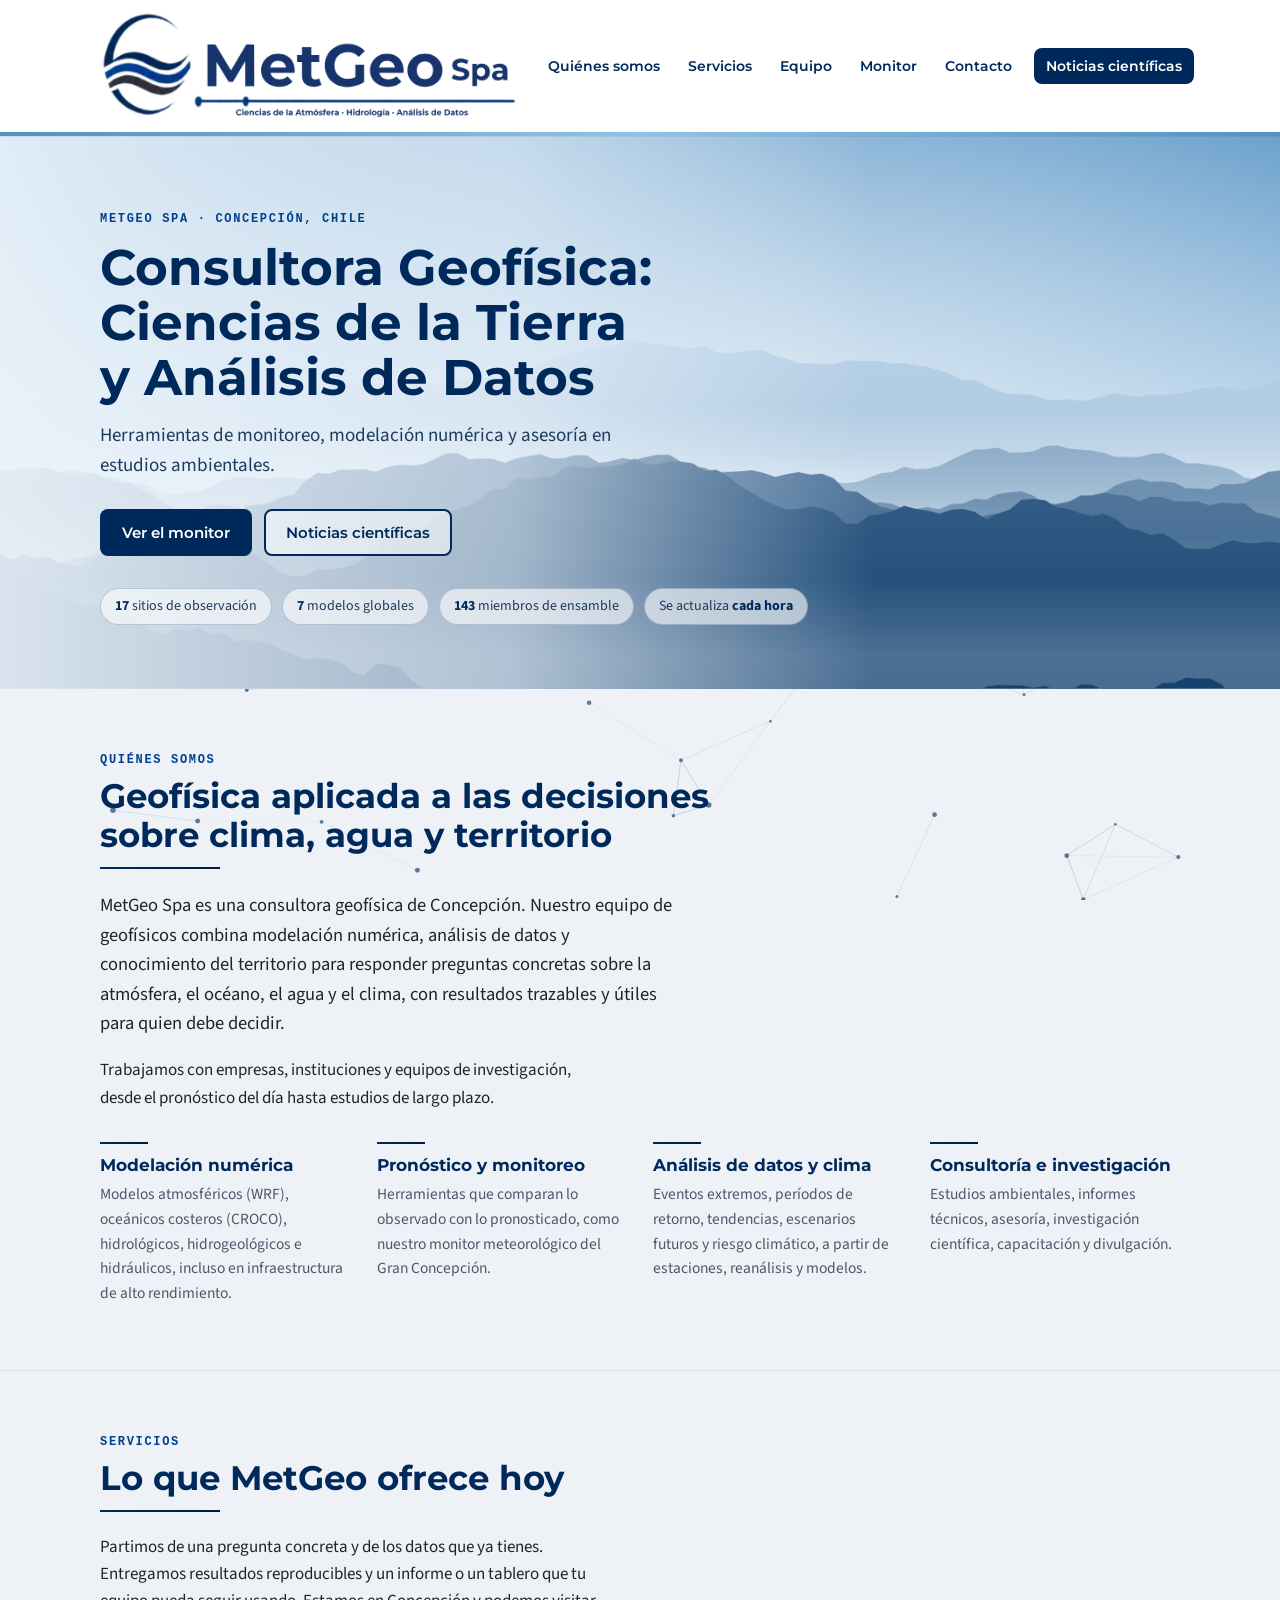
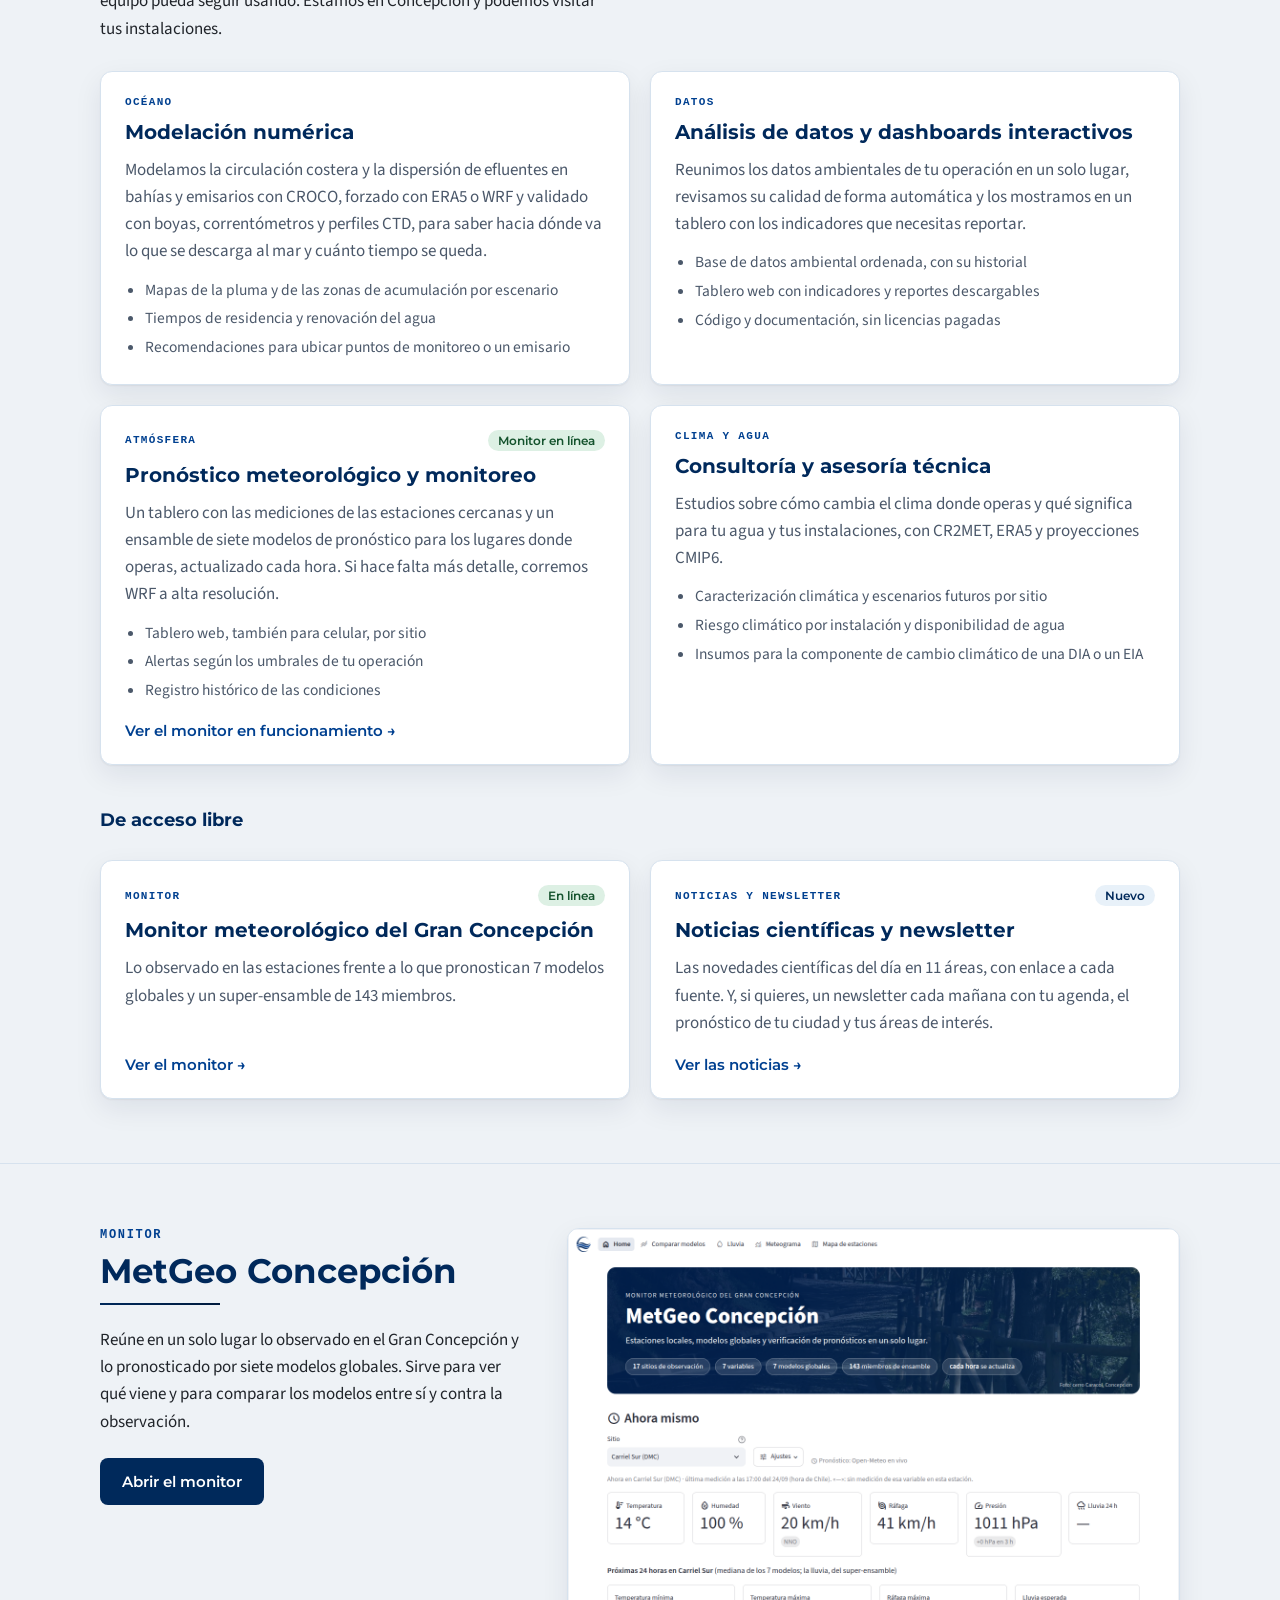
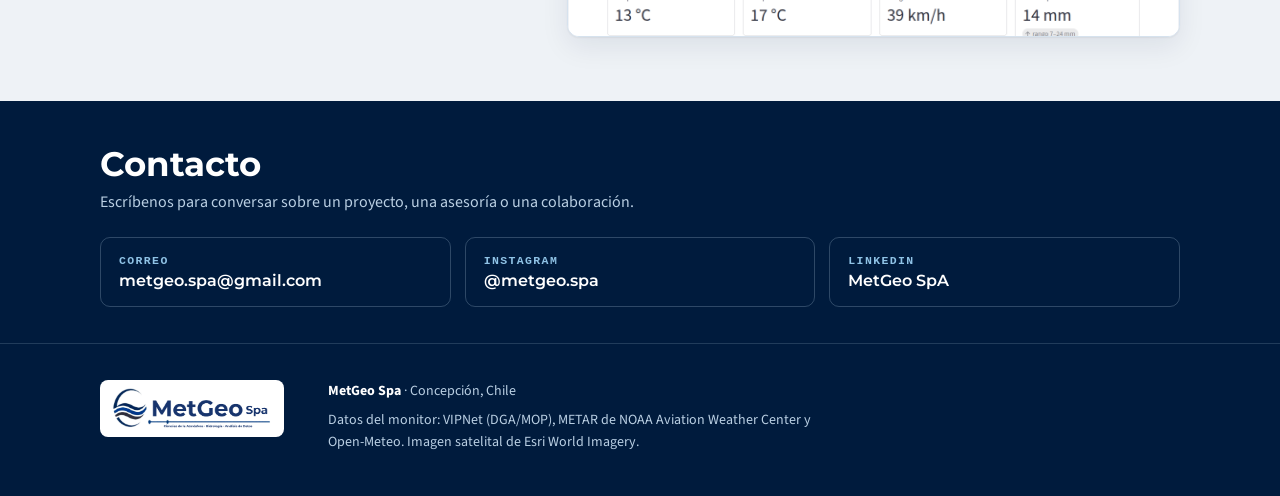
==== index.html @ 01004119 "Títulos de servicios más cortos y explicativos Las tarjetas de servicios pasan a titularse según lo " ====
<!doctype html>
<html lang="es">
<head>
<meta charset="utf-8">
<meta name="viewport" content="width=device-width, initial-scale=1">
<title>MetGeo Spa · Consultora Geofísica</title>
<meta name="description" content="MetGeo Spa, consultora geofísica de Concepción: modelación numérica, pronóstico y monitoreo, análisis de datos ambientales y asesoría en estudios ambientales.">
<link rel="icon" type="image/png" href="assets/icono.png">
<link rel="apple-touch-icon" href="assets/icono.png">
<link rel="preconnect" href="https://fonts.googleapis.com">
<link rel="preconnect" href="https://fonts.gstatic.com" crossorigin>
<link rel="stylesheet" href="https://fonts.googleapis.com/css2?family=Montserrat:wght@500;600;700&family=Source+Sans+3:wght@400;600;700&display=swap">
<link rel="stylesheet" href="assets/style.css">
</head>
<body>
<canvas class="net" aria-hidden="true"></canvas>
<header class="top">
  <div class="wrap top-in">
    <a class="brand" href="index.html"><img src="assets/logo.png" alt="MetGeo Spa" width="190" height="49"></a>
    <nav class="nav" aria-label="Principal">
      <a href="index.html#nosotros">Quiénes somos</a>
      <a href="index.html#servicios">Servicios</a>
      <a href="equipo.html">Equipo</a>
      <a href="monitor.html">Monitor</a>
      <a href="#contacto">Contacto</a>
      <a class="nav-cta" href="noticias.html">Noticias científicas</a>
    </nav>
  </div>
  <div class="accent"></div>
</header>

<main>
  <section class="hero">
    <canvas class="geo" aria-hidden="true"></canvas>
    <div class="wrap">
      <div class="hero-copy">
        <p class="eyebrow">MetGeo Spa · Concepción, Chile</p>
        <h1>Consultora Geofísica: Ciencias de la Tierra y Análisis de Datos</h1>
        <p class="lead">Herramientas de monitoreo, modelación numérica y asesoría en estudios ambientales.</p>
        <div class="btns">
          <a class="btn btn-sky" href="monitor.html">Ver el monitor</a>
          <a class="btn btn-ghost" href="noticias.html">Noticias científicas</a>
        </div>
        <ul class="stats" aria-label="El monitor en cifras">
          <li><b>17</b> sitios de observación</li>
          <li><b>7</b> modelos globales</li>
          <li><b>143</b> miembros de ensamble</li>
          <li>Se actualiza <b>cada hora</b></li>
        </ul>
      </div>
    </div>
  </section>

  <section class="sec" id="nosotros">
    <div class="wrap">
      <p class="kicker">Quiénes somos</p>
      <h2>Geofísica aplicada a las decisiones sobre clima, agua y territorio</h2>
      <div class="rule"></div>
      <p class="about-intro">MetGeo Spa es una consultora geofísica de Concepción. Nuestro equipo de geofísicos combina modelación numérica, análisis de datos y conocimiento del territorio para responder preguntas concretas sobre la atmósfera, el océano, el agua y el clima, con resultados trazables y útiles para quien debe decidir.</p>
      <p>Trabajamos con empresas, instituciones y equipos de investigación, desde el pronóstico del día hasta estudios de largo plazo.</p>
      <div class="pillars">
        <div class="pillar">
          <div class="rule"></div>
          <h3>Modelación numérica</h3>
          <p>Modelos atmosféricos (WRF), oceánicos costeros (CROCO), hidrológicos, hidrogeológicos e hidráulicos, incluso en infraestructura de alto rendimiento.</p>
        </div>
        <div class="pillar">
          <div class="rule"></div>
          <h3>Pronóstico y monitoreo</h3>
          <p>Herramientas que comparan lo observado con lo pronosticado, como nuestro monitor meteorológico del Gran Concepción.</p>
        </div>
        <div class="pillar">
          <div class="rule"></div>
          <h3>Análisis de datos y clima</h3>
          <p>Eventos extremos, períodos de retorno, tendencias, escenarios futuros y riesgo climático, a partir de estaciones, reanálisis y modelos.</p>
        </div>
        <div class="pillar">
          <div class="rule"></div>
          <h3>Consultoría e investigación</h3>
          <p>Estudios ambientales, informes técnicos, asesoría, investigación científica, capacitación y divulgación.</p>
        </div>
      </div>
    </div>
  </section>

  <section class="sec" id="servicios">
    <div class="wrap">
      <p class="kicker">Servicios</p>
      <h2>Lo que MetGeo ofrece hoy</h2>
      <div class="rule"></div>
      <p>Partimos de una pregunta concreta y de los datos que ya tienes. Entregamos resultados reproducibles y un informe o un tablero que tu equipo pueda seguir usando. Estamos en Concepción y podemos visitar tus instalaciones.</p>
      <div class="cards cards-2">
        <article class="card">
          <div class="card-head"><span class="tag">Océano</span></div>
          <h3>Modelación numérica</h3>
          <p>Modelamos la circulación costera y la dispersión de efluentes en bahías y emisarios con CROCO, forzado con ERA5 o WRF y validado con boyas, correntómetros y perfiles CTD, para saber hacia dónde va lo que se descarga al mar y cuánto tiempo se queda.</p>
          <ul class="gets">
            <li>Mapas de la pluma y de las zonas de acumulación por escenario</li>
            <li>Tiempos de residencia y renovación del agua</li>
            <li>Recomendaciones para ubicar puntos de monitoreo o un emisario</li>
          </ul>
        </article>
        <article class="card">
          <div class="card-head"><span class="tag">Datos</span></div>
          <h3>Análisis de datos y dashboards interactivos</h3>
          <p>Reunimos los datos ambientales de tu operación en un solo lugar, revisamos su calidad de forma automática y los mostramos en un tablero con los indicadores que necesitas reportar.</p>
          <ul class="gets">
            <li>Base de datos ambiental ordenada, con su historial</li>
            <li>Tablero web con indicadores y reportes descargables</li>
            <li>Código y documentación, sin licencias pagadas</li>
          </ul>
        </article>
        <article class="card">
          <div class="card-head"><span class="tag">Atmósfera</span><span class="pill pill-ok">Monitor en línea</span></div>
          <h3>Pronóstico meteorológico y monitoreo</h3>
          <p>Un tablero con las mediciones de las estaciones cercanas y un ensamble de siete modelos de pronóstico para los lugares donde operas, actualizado cada hora. Si hace falta más detalle, corremos WRF a alta resolución.</p>
          <ul class="gets">
            <li>Tablero web, también para celular, por sitio</li>
            <li>Alertas según los umbrales de tu operación</li>
            <li>Registro histórico de las condiciones</li>
          </ul>
          <a class="more" href="monitor.html">Ver el monitor en funcionamiento &rarr;</a>
        </article>
        <article class="card">
          <div class="card-head"><span class="tag">Clima y agua</span></div>
          <h3>Consultoría y asesoría técnica</h3>
          <p>Estudios sobre cómo cambia el clima donde operas y qué significa para tu agua y tus instalaciones, con CR2MET, ERA5 y proyecciones CMIP6.</p>
          <ul class="gets">
            <li>Caracterización climática y escenarios futuros por sitio</li>
            <li>Riesgo climático por instalación y disponibilidad de agua</li>
            <li>Insumos para la componente de cambio climático de una DIA o un EIA</li>
          </ul>
        </article>
      </div>
      <h3 class="sub-h">De acceso libre</h3>
      <div class="cards cards-2">
        <article class="card">
          <div class="card-head"><span class="tag">Monitor</span><span class="pill pill-ok">En línea</span></div>
          <h3>Monitor meteorológico del Gran Concepción</h3>
          <p>Lo observado en las estaciones frente a lo que pronostican 7 modelos globales y un super-ensamble de 143 miembros.</p>
          <a class="more" href="monitor.html">Ver el monitor &rarr;</a>
        </article>
        <article class="card">
          <div class="card-head"><span class="tag">Noticias y newsletter</span><span class="pill pill-new">Nuevo</span></div>
          <h3>Noticias científicas y newsletter</h3>
          <p>Las novedades científicas del día en 11 áreas, con enlace a cada fuente. Y, si quieres, un newsletter cada mañana con tu agenda, el pronóstico de tu ciudad y tus áreas de interés.</p>
          <a class="more" href="noticias.html">Ver las noticias &rarr;</a>
        </article>
      </div>
    </div>
  </section>

  <section class="sec">
    <div class="wrap">
      <div class="split">
        <div>
          <p class="kicker">Monitor</p>
          <h2>MetGeo Concepción</h2>
          <div class="rule"></div>
          <p>Reúne en un solo lugar lo observado en el Gran Concepción y lo pronosticado por siete modelos globales. Sirve para ver qué viene y para comparar los modelos entre sí y contra la observación.</p>
          <div class="btns" style="margin-top:22px">
            <a class="btn btn-solid" href="monitor.html">Abrir el monitor</a>
          </div>
        </div>
        <div>
          <a class="frame shot-link" href="monitor.html" aria-label="Abrir el monitor">
            <span class="shot"><img src="assets/monitor.png" alt="Portada del monitor MetGeo Concepción con las condiciones actuales de Carriel Sur" width="1280" height="900" loading="lazy"></span>
          </a>
        </div>
      </div>
    </div>
  </section>
</main>

<footer class="foot" id="contacto">
  <div class="contact">
    <div class="wrap">
      <h2>Contacto</h2>
      <p class="lead-sm">Escríbenos para conversar sobre un proyecto, una asesoría o una colaboración.</p>
      <div class="contact-grid">
        <a class="contact-item" href="mailto:metgeo.spa@gmail.com"><span class="label">Correo</span><span class="value">metgeo.spa@gmail.com</span></a>
        <a class="contact-item" href="https://www.instagram.com/metgeo.spa/" target="_blank" rel="noopener"><span class="label">Instagram</span><span class="value">@metgeo.spa</span></a>
        <a class="contact-item" href="https://www.linkedin.com/company/metgeo-spa/" target="_blank" rel="noopener"><span class="label">LinkedIn</span><span class="value">MetGeo SpA</span></a>
      </div>
    </div>
  </div>
  <div class="wrap">
    <div class="plate"><img src="assets/logo.png" alt="MetGeo Spa" width="160" height="41"></div>
    <div>
      <p><strong>MetGeo Spa</strong> · Concepción, Chile</p>
      <p>Datos del monitor: VIPNet (DGA/MOP), METAR de NOAA Aviation Weather Center y Open-Meteo. Imagen satelital de Esri World Imagery.</p>
    </div>
  </div>
</footer>
<script src="assets/config.js"></script>
<script src="assets/site.js"></script>
<script src="assets/fondo.js"></script>
</body>
</html>
---- assets/style.css ----
/* Sitio de MetGeo Spa. Mismos colores que el monitor y el newsletter. */
:root {
  --page: #EEF2F6; --card: #FFFFFF; --ink: #20242A; --muted: #4B586A; --line: #D6E2EE; --mist: #E8F1F9;
  --navy: #00295B; --navy-deep: #001B3D; --sky: #4E94C3;
  --heading: #00295B; --link: #004090;
  --btn-bg: #00295B; --btn-ink: #FFFFFF;
  --chip-ink: #00295B; --chip-on-bg: #00295B; --chip-on-ink: #FFFFFF;
  --rule-a: #00295B; --rule-b: #001B3D;
  --ok-bg: #DDF0E4; --ok-ink: #14532D; --new-bg: #E8F1F9; --new-ink: #00295B;
  --shadow: 0 1px 2px rgba(0, 27, 61, .06), 0 10px 28px rgba(0, 27, 61, .08);
  --f-head: 'Montserrat', system-ui, -apple-system, 'Segoe UI', Arial, sans-serif;
  --f-body: 'Source Sans 3', 'Source Sans Pro', system-ui, -apple-system, 'Segoe UI', Arial, sans-serif;
  --f-mono: 'Courier New', Courier, monospace;
}
@media (prefers-color-scheme: dark) {
  :root {
    color-scheme: dark;
    --page: #0A1424; --card: #0F2038; --ink: #E7EEF6; --muted: #A6B7CB; --line: #1D3557; --mist: #13294A;
    --heading: #D6E6F5; --link: #8FC3E6;
    --btn-bg: #4E94C3; --btn-ink: #001B3D;
    --chip-ink: #CFE0EF; --chip-on-bg: #4E94C3; --chip-on-ink: #001B3D;
    --rule-a: #4E94C3; --rule-b: #1D3557;
    --ok-bg: #12362A; --ok-ink: #8EE0B0; --new-bg: #13294A; --new-ink: #CFE0EF;
    --shadow: 0 1px 2px rgba(0, 0, 0, .4), 0 10px 28px rgba(0, 0, 0, .35);
  }
}

* { box-sizing: border-box; }
html { scroll-behavior: smooth; scroll-padding-top: 125px; }
@media (prefers-reduced-motion: reduce) { html { scroll-behavior: auto; } }
body { margin: 0; background: var(--page); color: var(--ink); font: 400 17px/1.6 var(--f-body); }
img { max-width: 100%; }
a { color: var(--link); }
:focus-visible { outline: 3px solid var(--sky); outline-offset: 2px; }
.wrap { max-width: 1120px; margin: 0 auto; padding-inline: 20px; }

/* Cabecera: placa blanca con el logo, como en el newsletter */
.top { position: sticky; top: 0; z-index: 20; background: #FFFFFF; box-shadow: 0 1px 0 rgba(0, 27, 61, .08); }
.top-in { display: flex; align-items: center; justify-content: space-between; gap: 16px; padding-block: 12px; }
.brand { display: block; line-height: 0; flex: none; }
.brand img { width: 420px; height: auto; display: block; }
.nav { display: flex; align-items: center; gap: 4px; }
.nav a { font: 600 14px var(--f-head); color: #00295B; text-decoration: none; padding: 9px 12px; border-radius: 8px; white-space: nowrap; }
.nav a:hover, .nav a[aria-current="page"] { background: #E8F1F9; }
.nav a.nav-cta { background: #00295B; color: #FFFFFF; margin-left: 6px; white-space: nowrap; }
.nav a.nav-cta:hover, .nav a.nav-cta[aria-current="page"] { background: #001B3D; }
.accent { height: 4px; background: linear-gradient(90deg, #4E94C3 0%, #8FC3E6 50%, #4E94C3 100%); }

/* Portada */
/* Portada clara, al estilo del banner de LinkedIn: el paisaje lo dibuja assets/fondo.js */
.hero { position: relative; overflow: hidden; color: #00295B; background: linear-gradient(180deg, #5E98C8 0%, #A8C9E4 45%, #DDEBF6 100%); }
/* Mapa topográfico dibujado por assets/fondo.js; el velo de la izquierda protege la lectura del texto. */
.hero .geo { position: absolute; inset: 0; width: 100%; height: 100%; display: block; }
.hero::after { content: ""; position: absolute; inset: 0; background: linear-gradient(90deg, rgba(238, 245, 251, .9) 0%, rgba(238, 245, 251, .62) 40%, rgba(238, 245, 251, 0) 68%); pointer-events: none; }
.hero .wrap { position: relative; z-index: 1; padding-block: 76px 64px; }

/* Red de puntos del fondo (assets/fondo.js): fija detrás de todo el contenido */
.net { position: fixed; inset: 0; width: 100%; height: 100%; z-index: 0; pointer-events: none; }
main, .foot { position: relative; z-index: 1; }
.hero-sm .wrap { padding-block: 52px 44px; }
.hero-copy { max-width: 760px; }
.eyebrow { margin: 0 0 14px; font: 600 12px var(--f-mono); letter-spacing: .14em; text-transform: uppercase; color: #004090; }
.hero h1 { margin: 0 0 16px; font: 700 clamp(30px, 5vw, 50px) / 1.1 var(--f-head); text-wrap: balance; }
.hero-sm h1 { font-size: clamp(28px, 4.2vw, 42px); }
.lead { margin: 0 0 28px; max-width: 58ch; font-size: 19px; color: #1F3A5C; }
.hero-sm .lead { margin-bottom: 0; }
.btns { display: flex; flex-wrap: wrap; gap: 12px; }
.btn { display: inline-flex; align-items: center; gap: 8px; padding: 12px 20px; border-radius: 8px; border: 2px solid transparent; font: 600 15px var(--f-head); text-decoration: none; cursor: pointer; }
.btn-sky { background: #00295B; color: #FFFFFF; }
.btn-sky:hover { background: #001B3D; }
.btn-ghost { border-color: #00295B; color: #00295B; background: rgba(255, 255, 255, .55); }
.btn-ghost:hover { background: rgba(255, 255, 255, .85); }
.btn-solid { background: var(--btn-bg); color: var(--btn-ink); }
.btn-solid:hover { filter: brightness(1.12); }
.btn[aria-disabled="true"] { opacity: .55; cursor: not-allowed; filter: none; }
.stats { display: flex; flex-wrap: wrap; gap: 10px; list-style: none; margin: 32px 0 0; padding: 0; }
.stats li { padding: 6px 14px; border: 1px solid rgba(0, 41, 91, .22); border-radius: 999px; background: rgba(255, 255, 255, .6); font-size: 14px; color: #1F3A5C; }
.stats b { color: #00295B; font-weight: 700; }

/* Secciones */
.sec { padding-block: 64px; }
.sec + .sec { border-top: 1px solid var(--line); }
.kicker { margin: 0 0 10px; font: 600 12px var(--f-mono); letter-spacing: .14em; text-transform: uppercase; color: var(--link); }
h2 { margin: 0 0 12px; font: 700 clamp(25px, 3.4vw, 34px) / 1.15 var(--f-head); color: var(--heading); text-wrap: balance; }
.rule { height: 2px; width: 120px; margin: 0 0 22px; background: linear-gradient(135deg, var(--rule-a), var(--rule-b)); }
.sec p { max-width: 64ch; }
.muted { color: var(--muted); }
.fine { margin-top: 18px; font-size: 14px; color: var(--muted); max-width: 64ch; }

/* Servicios */
.cards { display: grid; grid-template-columns: repeat(auto-fit, minmax(260px, 1fr)); gap: 20px; margin-top: 28px; }
.card { display: flex; flex-direction: column; gap: 12px; padding: 24px; background: var(--card); border: 1px solid var(--line); border-radius: 12px; box-shadow: var(--shadow); }
.card h3 { margin: 0; font: 700 20px / 1.25 var(--f-head); color: var(--heading); }
.card p { margin: 0; color: var(--muted); }
.card-head { display: flex; justify-content: space-between; align-items: center; gap: 10px; }
.tag { font: 600 11px var(--f-mono); letter-spacing: .12em; text-transform: uppercase; color: var(--link); }
.pill { padding: 3px 10px; border-radius: 999px; font: 600 12px var(--f-head); white-space: nowrap; }
.pill-ok { background: var(--ok-bg); color: var(--ok-ink); }
.pill-new { background: var(--new-bg); color: var(--new-ink); }
.more { margin-top: auto; padding-top: 6px; font: 600 15px var(--f-head); color: var(--link); text-decoration: none; }
.more:hover { text-decoration: underline; }
.card-empty { background: var(--page); border-style: dashed; box-shadow: none; }
.card-empty h3 { color: var(--muted); }
.cards-2 { grid-template-columns: repeat(auto-fit, minmax(min(100%, 420px), 1fr)); }
.gets { margin: 0; padding-left: 20px; font-size: 15.5px; color: var(--muted); }
.gets li + li { margin-top: 4px; }
.sub-h { margin: 44px 0 0; font: 700 18px / 1.3 var(--f-head); color: var(--heading); }
.soon { display: flex; flex-wrap: wrap; gap: 8px; margin: 4px 0 0; padding: 0; list-style: none; }
.soon li { padding: 4px 11px; border: 1px solid var(--line); border-radius: 999px; font-size: 13.5px; color: var(--muted); }

/* Dos columnas */
.split { display: grid; grid-template-columns: minmax(0, 1fr) minmax(0, 1.45fr); gap: 44px; align-items: start; }
.views { margin: 22px 0 26px; padding: 0; }
.views div { display: grid; grid-template-columns: 150px 1fr; gap: 14px; padding: 10px 0; border-bottom: 1px solid var(--line); font-size: 15.5px; }
.views dt { font: 700 14px var(--f-head); color: var(--heading); }
.views dd { margin: 0; color: var(--muted); }

.frame { overflow: hidden; background: var(--card); border: 1px solid var(--line); border-radius: 12px; box-shadow: var(--shadow); }
.frame-bar { display: flex; align-items: center; justify-content: space-between; gap: 10px; padding: 10px 14px; background: var(--mist); border-bottom: 1px solid var(--line); font-size: 14px; }
.frame-bar a { font: 600 14px var(--f-head); white-space: nowrap; }
.shot-link { display: block; }
.shot-link:hover { border-color: var(--sky); }
.shot { display: block; aspect-ratio: 1280 / 852; overflow: hidden; }
.shot img { display: block; width: 100%; height: 100%; object-fit: cover; object-position: top; }
.embed { display: block; width: 100%; height: min(78vh, 900px); border: 0; background: #FFFFFF; }
.cap { margin: 10px 2px 0; font-size: 13.5px; color: var(--muted); }

/* Noticias científicas */
.toolbar { display: flex; flex-wrap: wrap; justify-content: space-between; align-items: baseline; gap: 8px 20px; margin-bottom: 14px; }
.updated { font: 13px var(--f-mono); color: var(--muted); }
.chips { display: flex; flex-wrap: wrap; gap: 8px; margin: 0 0 30px; padding: 0; list-style: none; }
.chip { padding: 7px 13px; border: 1px solid var(--line); border-radius: 999px; background: var(--card); color: var(--chip-ink); font: 600 13.5px var(--f-head); cursor: pointer; }
.chip:hover { border-color: var(--sky); }
.chip[aria-pressed="true"] { background: var(--chip-on-bg); color: var(--chip-on-ink); border-color: transparent; }
.chip .n { font-weight: 400; opacity: .8; }
.area { margin-bottom: 38px; }
.area-head { display: flex; flex-wrap: wrap; align-items: baseline; justify-content: space-between; gap: 4px 16px; padding-bottom: 8px; }
.area-head h3 { display: flex; align-items: center; gap: 8px; margin: 0; font: 700 14px var(--f-head); letter-spacing: .09em; text-transform: uppercase; color: var(--heading); }
.area-head h3::before { content: ""; width: 7px; height: 7px; border-radius: 50%; background: var(--sky); }
.area-src { font-size: 13px; color: var(--muted); }
.area .bar { height: 2px; margin-bottom: 14px; background: linear-gradient(135deg, var(--rule-a), var(--rule-b)); }
.items { display: grid; grid-template-columns: repeat(auto-fill, minmax(310px, 1fr)); gap: 16px; margin: 0; padding: 0; list-style: none; }
.item { display: flex; flex-direction: column; gap: 8px; padding: 18px 20px; background: var(--card); border: 1px solid var(--line); border-radius: 10px; }
.item h4 { margin: 0; font: 700 16.5px / 1.35 var(--f-head); color: var(--heading); text-wrap: pretty; }
.item p { margin: 0; font-size: 15.5px; color: var(--muted); }
.stale { margin: -4px 0 14px; padding: 8px 12px; background: var(--mist); border-left: 3px solid var(--sky); border-radius: 4px; font-size: 14px; color: var(--muted); max-width: none !important; }
.item .fecha { font: 12.5px var(--f-mono); color: var(--muted); }
.item a { margin-top: auto; padding-top: 4px; font: 600 14px var(--f-head); text-decoration: none; }
.item a:hover { text-decoration: underline; }
.empty { padding: 14px 16px; border: 1px dashed var(--line); border-radius: 10px; color: var(--muted); font-size: 15px; }
.credits { margin-top: 8px; padding: 14px 16px; background: var(--mist); border-left: 3px solid var(--sky); border-radius: 4px; font-size: 14.5px; max-width: none !important; }

/* Bloque del newsletter */
.signup { display: grid; grid-template-columns: minmax(0, 1.2fr) minmax(0, 1fr); gap: 36px; align-items: center; padding: 32px; background: var(--card); border: 1px solid var(--line); border-radius: 14px; box-shadow: var(--shadow); }
.signup h2 { margin-bottom: 8px; }
.includes { margin: 0; padding: 0; list-style: none; }
.includes li { display: grid; grid-template-columns: 150px 1fr; gap: 12px; padding: 8px 0; border-bottom: 1px solid var(--line); font-size: 15px; }
.includes b { font: 700 14px var(--f-head); color: var(--heading); }
.includes span { color: var(--muted); }
.soon-note { margin: 12px 0 0; font-size: 14px; color: var(--muted); }

/* Quiénes somos */
.about-intro { font-size: 18.5px; }
.pillars { display: grid; grid-template-columns: repeat(auto-fit, minmax(230px, 1fr)); gap: 26px; margin-top: 30px; }
.pillar h3 { margin: 10px 0 6px; font: 700 17px / 1.3 var(--f-head); color: var(--heading); }
.pillar p { margin: 0; font-size: 15.5px; color: var(--muted); }
.pillar .rule { width: 48px; margin: 0; }

/* Equipo */
.team { display: grid; grid-template-columns: repeat(2, minmax(0, 1fr)); gap: 20px; margin-top: 30px; }
.member { display: flex; flex-direction: column; gap: 12px; padding: 24px; background: var(--card); border: 1px solid var(--line); border-radius: 12px; box-shadow: var(--shadow); }
.member-head { display: flex; align-items: center; gap: 14px; }
.initials { flex: none; display: grid; place-items: center; width: 52px; height: 52px; border-radius: 50%; background: linear-gradient(135deg, #00295B, #001B3D); color: #FFFFFF; font: 700 17px var(--f-head); letter-spacing: .04em; }
.member h3 { margin: 0; font: 700 19px / 1.25 var(--f-head); color: var(--heading); }
.member .role { margin: 2px 0 0; font: 12.5px / 1.4 var(--f-mono); color: var(--link); }
.member p { margin: 0; font-size: 15.5px; color: var(--muted); }
.tags { display: flex; flex-wrap: wrap; gap: 6px; margin: 0; padding: 0; list-style: none; }
.tags li { padding: 3px 10px; border: 1px solid var(--line); border-radius: 999px; font: 600 12.5px var(--f-head); color: var(--chip-ink); }
.member .more { margin-top: auto; }

/* Contacto (en el pie) */
.contact { border-bottom: 1px solid rgba(185, 207, 227, .18); }
.foot .contact .wrap { display: block; padding-block: 44px 36px; }
.contact h2 { color: #FFFFFF; margin-bottom: 6px; }
.contact .lead-sm { margin: 0 0 22px; color: #B9CFE3; font-size: 16px; }
.contact-grid { display: grid; grid-template-columns: repeat(auto-fit, minmax(220px, 1fr)); gap: 14px; }
.contact-item { display: flex; flex-direction: column; gap: 4px; padding: 16px 18px; border: 1px solid rgba(185, 207, 227, .25); border-radius: 10px; text-decoration: none; }
.contact-item:hover { border-color: #8FC3E6; background: rgba(143, 195, 230, .06); }
.contact-item .label { font: 600 11.5px var(--f-mono); letter-spacing: .12em; text-transform: uppercase; color: #8FC3E6; }
.contact-item .value { font: 600 16px var(--f-head); color: #FFFFFF; overflow-wrap: anywhere; }

/* Pie */
.foot { background: #001B3D; color: #B9CFE3; }
.foot .wrap { display: flex; flex-wrap: wrap; gap: 28px 44px; align-items: flex-start; padding-block: 36px; }
.foot .plate { padding: 8px 12px; background: #FFFFFF; border-radius: 8px; line-height: 0; }
.foot .plate img { display: block; width: 160px; height: auto; }
.foot p { margin: 0 0 6px; max-width: 70ch; font-size: 14px; }
.foot a { color: #CFE0EF; }
.foot strong { color: #FFFFFF; }

/* Pantallas medianas: logo algo menor y menú compacto para que todo quepa en una fila. */
@media (max-width: 1080px) {
  .brand img { width: 290px; }
  .nav { gap: 0; }
  .nav a { padding: 8px 8px; font-size: 13px; }
}
@media (max-width: 900px) {
  .nav a:not(.nav-cta) { display: none; }
  .split, .signup { grid-template-columns: minmax(0, 1fr); gap: 28px; }
}
@media (max-width: 760px) {
  .nav a:not(.nav-cta) { display: none; }
  .brand img { width: 230px; }
  .team { grid-template-columns: minmax(0, 1fr); }
  .nav a.nav-cta { padding: 8px 12px; font-size: 13px; }
  .hero .wrap { padding-block: 52px 44px; }
  .sec { padding-block: 46px; }
  .views div, .includes li { grid-template-columns: 1fr; gap: 2px; }
  .signup { padding: 22px; }
  .items { grid-template-columns: minmax(0, 1fr); }
}
/* Teléfonos angostos: logo y botón caben en una fila sin desplazamiento horizontal. */
@media (max-width: 440px) {
  .top-in { gap: 10px; }
  .brand img { width: 190px; }
  .nav a.nav-cta { margin-left: 0; padding: 8px 10px; font-size: 12.5px; }
}
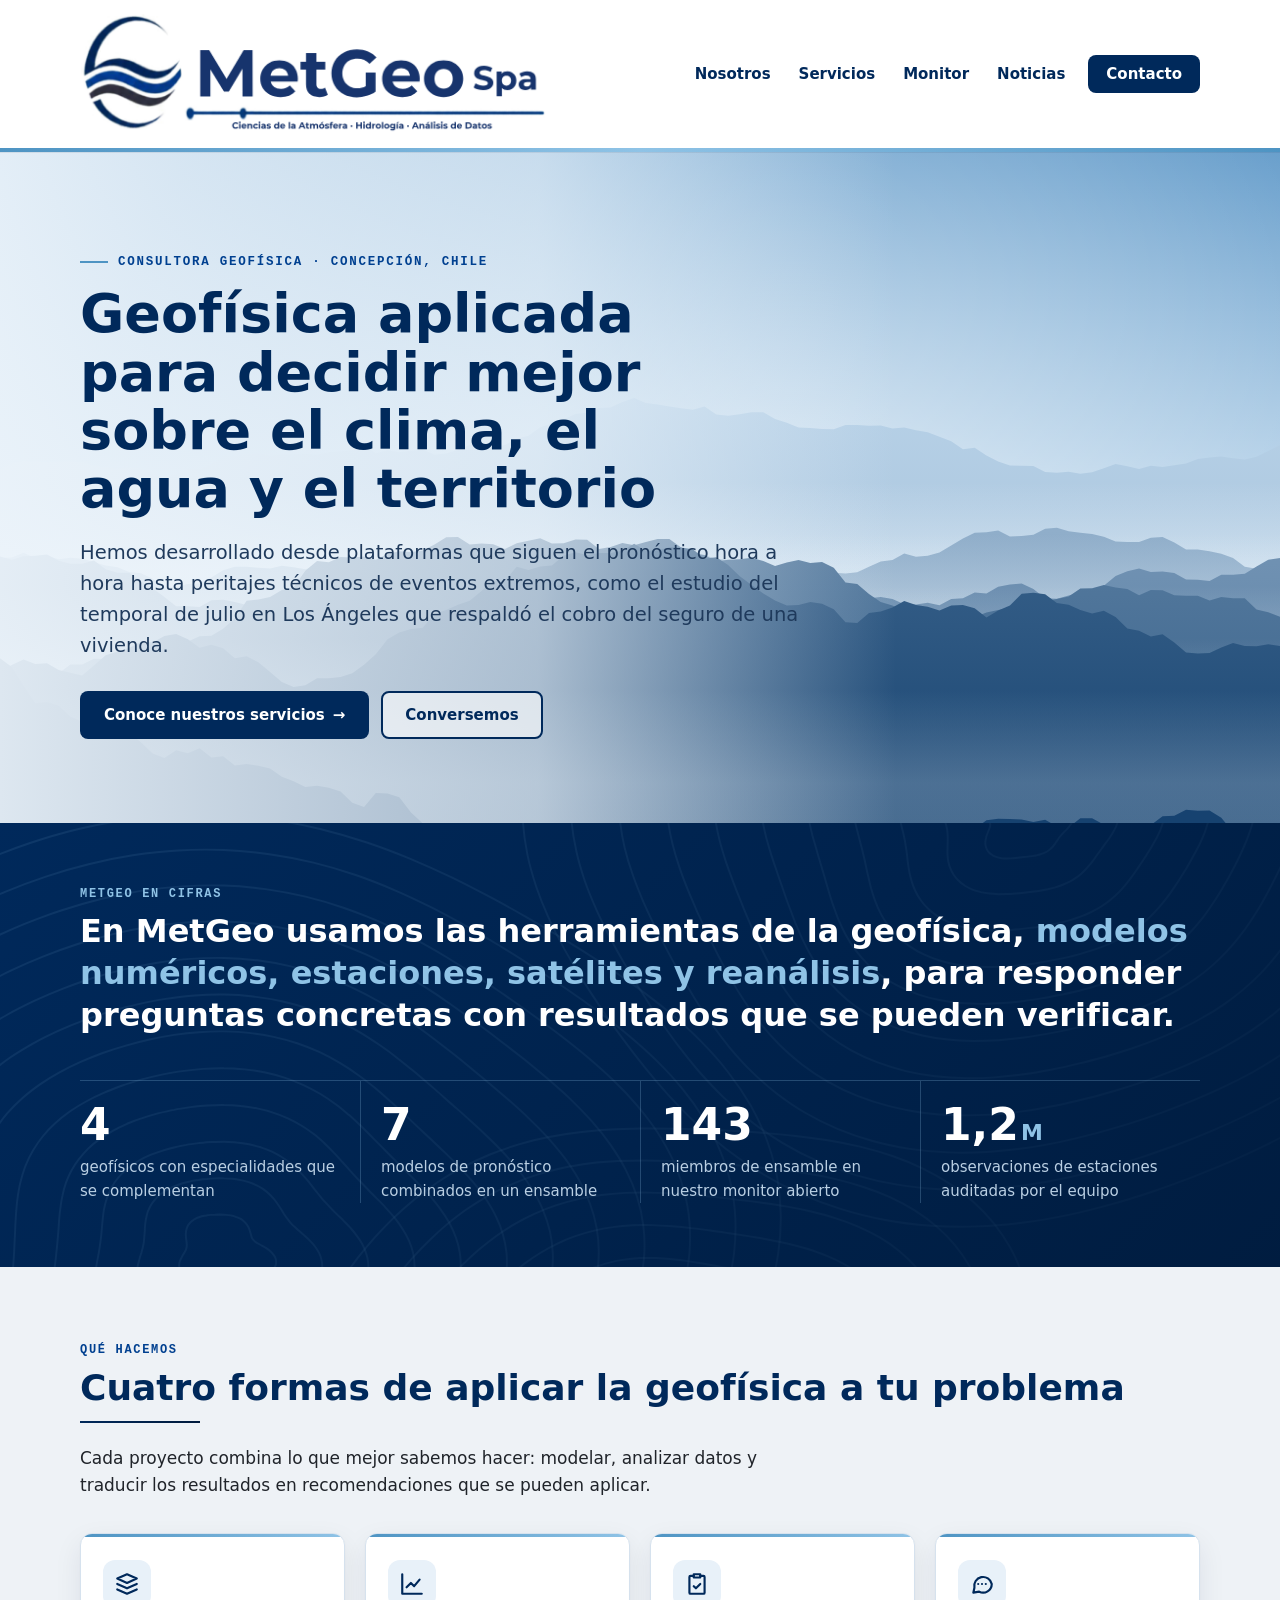
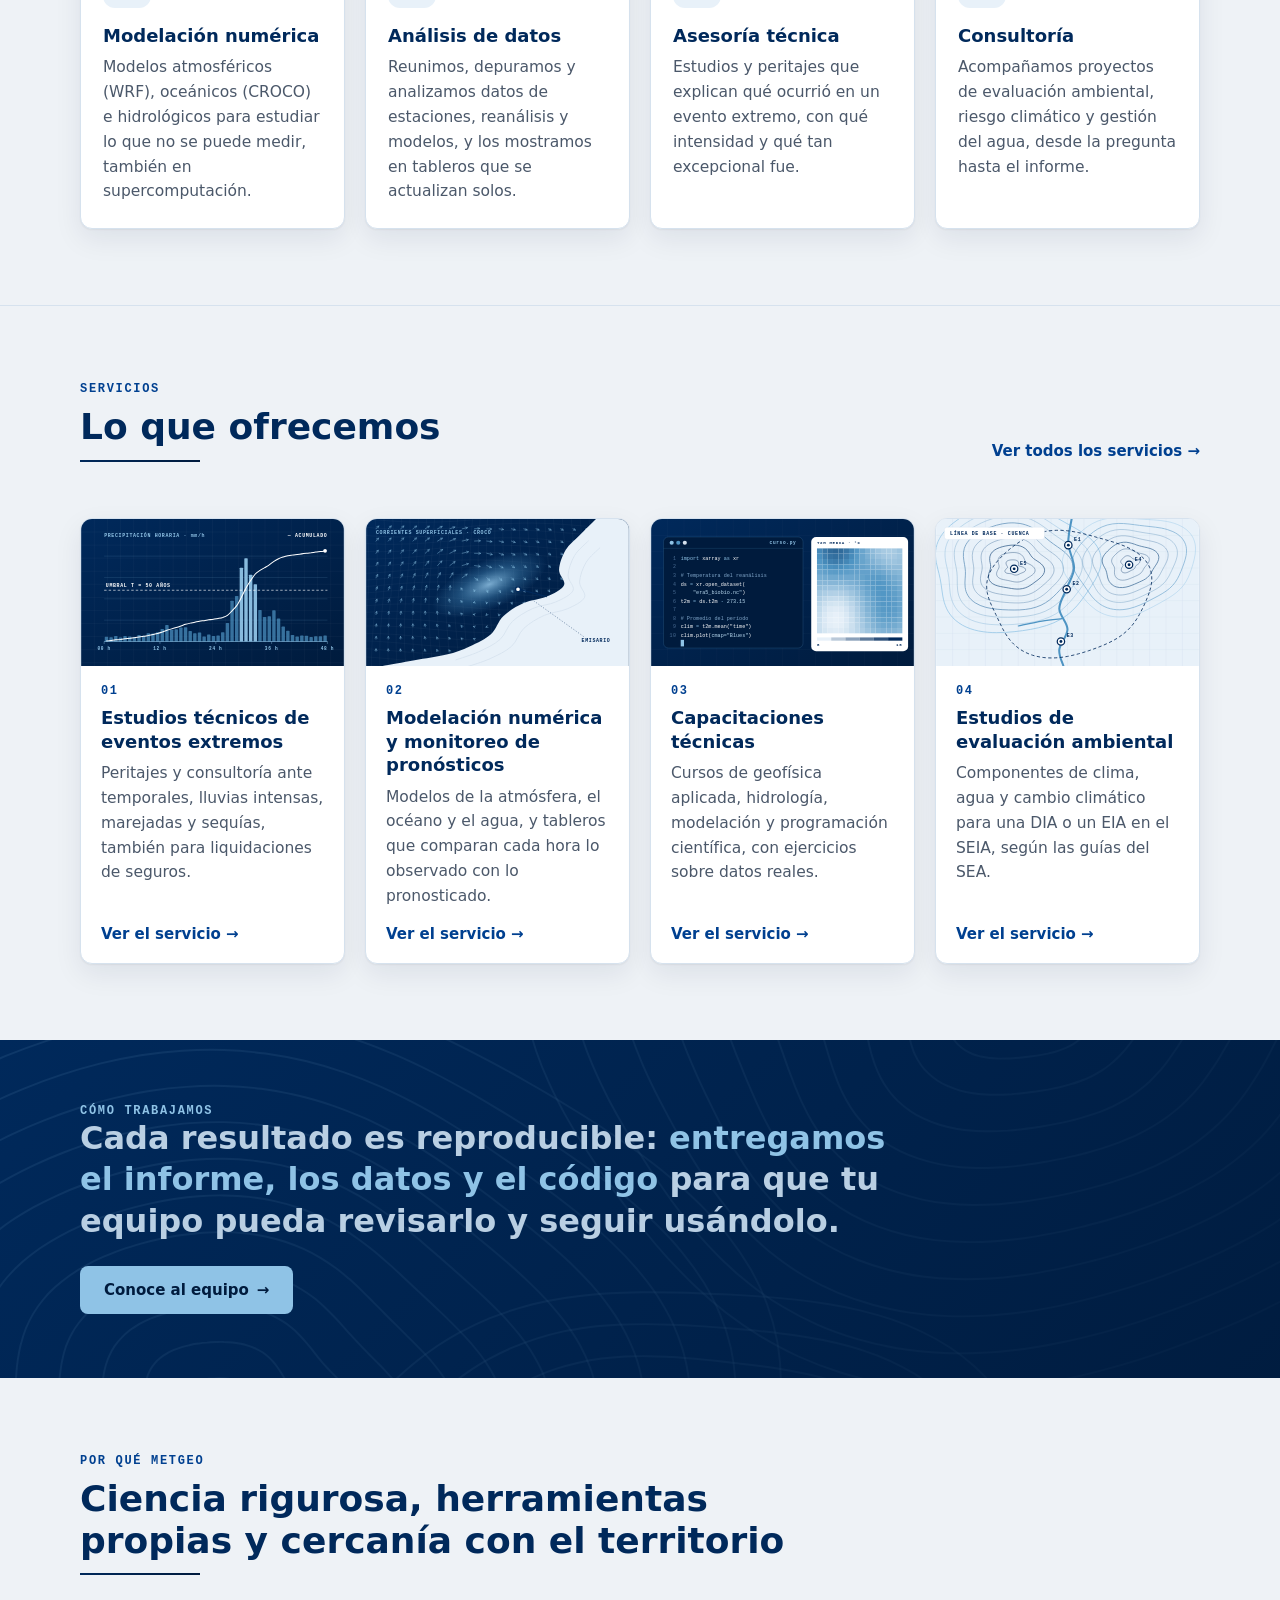
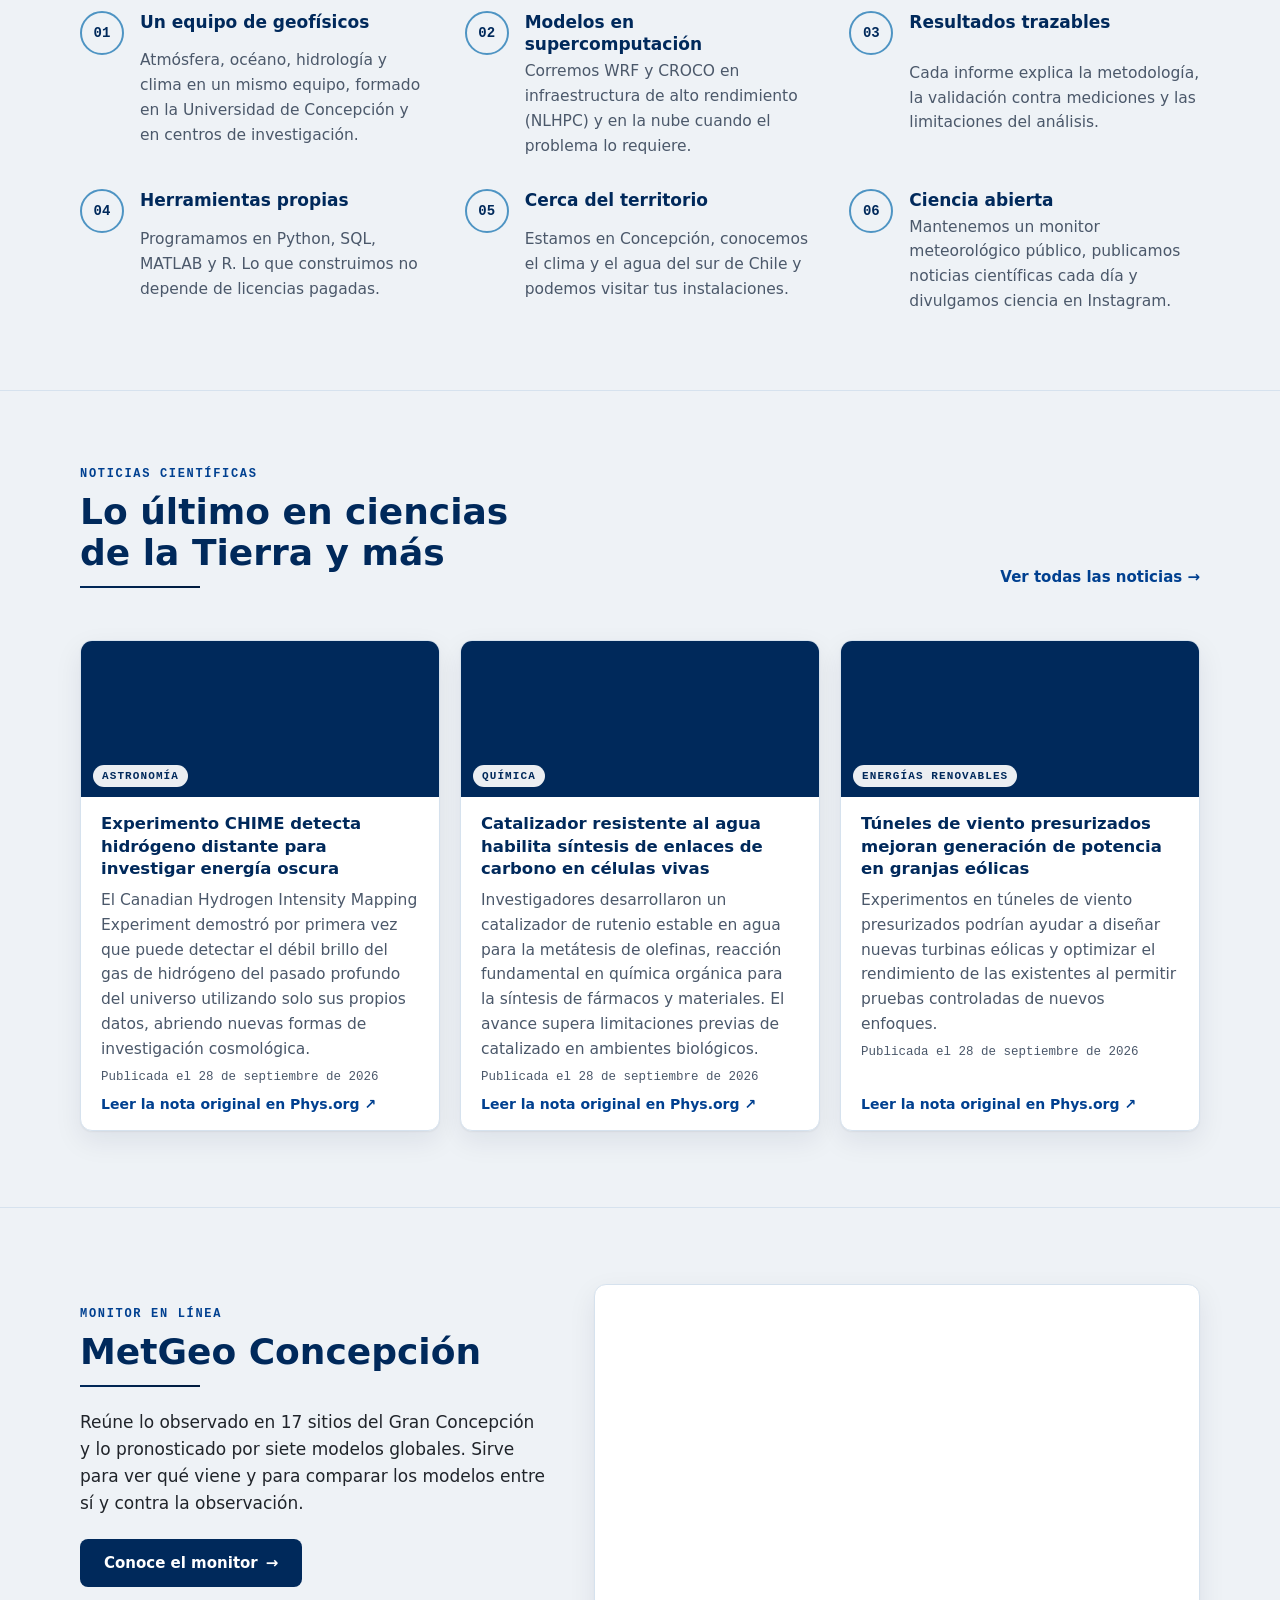
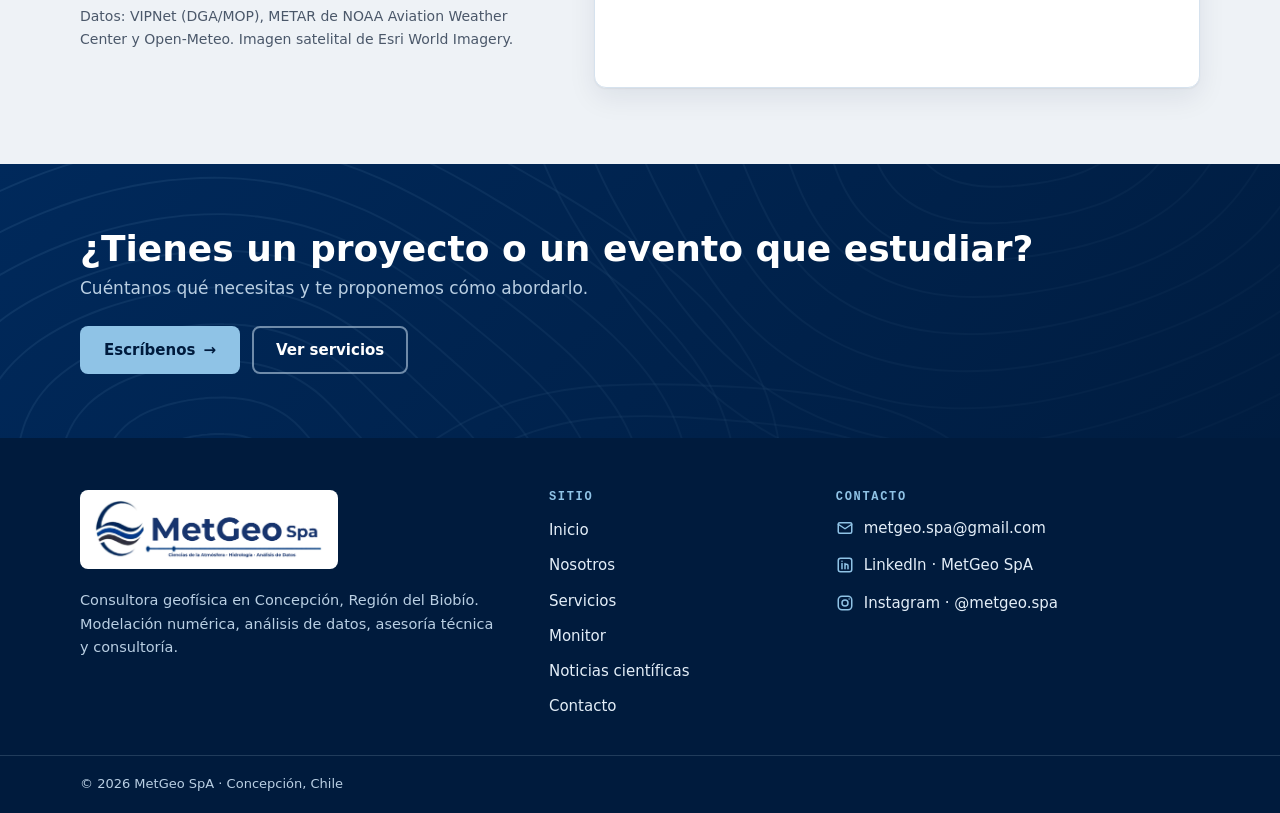
==== commit 22727a3f: "Reestructurar el sitio con páginas de Nosotros, Servicios y Contacto Inspirado en el sitio de GFDas," ====
--- a/index.html
+++ b/index.html
@@ -3,150 +3,185 @@
 <head>
 <meta charset="utf-8">
 <meta name="viewport" content="width=device-width, initial-scale=1">
+<meta http-equiv="Content-Security-Policy" content="default-src 'self'; script-src 'self'; style-src 'self' https://fonts.googleapis.com; font-src https://fonts.gstatic.com; img-src 'self' data:; connect-src 'self'; object-src 'none'; base-uri 'self'; form-action 'none'">
+<meta name="referrer" content="strict-origin-when-cross-origin">
 <title>MetGeo Spa · Consultora Geofísica</title>
-<meta name="description" content="MetGeo Spa, consultora geofísica de Concepción: modelación numérica, pronóstico y monitoreo, análisis de datos ambientales y asesoría en estudios ambientales.">
+<meta name="description" content="MetGeo Spa, consultora geofísica de Concepción: estudios técnicos de eventos extremos, modelación numérica y monitoreo de pronósticos, capacitaciones técnicas y estudios de evaluación ambiental.">
 <link rel="icon" type="image/png" href="assets/icono.png">
 <link rel="apple-touch-icon" href="assets/icono.png">
 <link rel="preconnect" href="https://fonts.googleapis.com">
 <link rel="preconnect" href="https://fonts.gstatic.com" crossorigin>
 <link rel="stylesheet" href="https://fonts.googleapis.com/css2?family=Montserrat:wght@500;600;700&family=Source+Sans+3:wght@400;600;700&display=swap">
 <link rel="stylesheet" href="assets/style.css">
+<script src="assets/config.js"></script>
+<script src="assets/site.js"></script>
 </head>
 <body>
+<a class="skip" href="#main">Saltar al contenido</a>
 <canvas class="net" aria-hidden="true"></canvas>
 <header class="top">
   <div class="wrap top-in">
-    <a class="brand" href="index.html"><img src="assets/logo.png" alt="MetGeo Spa" width="190" height="49"></a>
-    <nav class="nav" aria-label="Principal">
-      <a href="index.html#nosotros">Quiénes somos</a>
-      <a href="index.html#servicios">Servicios</a>
-      <a href="equipo.html">Equipo</a>
+    <a class="brand" href="index.html"><img src="assets/logo.png" alt="MetGeo Spa, inicio" width="480" height="123"></a>
+    <button class="menu-btn" type="button" aria-expanded="false" aria-controls="menu"><span class="bars" aria-hidden="true"></span><span class="txt">Menú</span></button>
+    <nav class="nav" id="menu" aria-label="Principal">
+      <a href="nosotros.html">Nosotros</a>
+      <a href="servicios.html">Servicios</a>
       <a href="monitor.html">Monitor</a>
-      <a href="#contacto">Contacto</a>
-      <a class="nav-cta" href="noticias.html">Noticias científicas</a>
+      <a href="noticias.html">Noticias</a>
+      <a class="nav-cta" href="contacto.html">Contacto</a>
     </nav>
   </div>
   <div class="accent"></div>
 </header>
 
-<main>
+<main id="main">
   <section class="hero">
     <canvas class="geo" aria-hidden="true"></canvas>
     <div class="wrap">
       <div class="hero-copy">
-        <p class="eyebrow">MetGeo Spa · Concepción, Chile</p>
-        <h1>Consultora Geofísica: Ciencias de la Tierra y Análisis de Datos</h1>
-        <p class="lead">Herramientas de monitoreo, modelación numérica y asesoría en estudios ambientales.</p>
+        <p class="eyebrow">Consultora geofísica · Concepción, Chile</p>
+        <h1>Geofísica aplicada para decidir mejor sobre el clima, el agua y el territorio</h1>
+        <p class="lead">Hemos desarrollado desde plataformas que siguen el pronóstico hora a hora hasta peritajes técnicos de eventos extremos, como el estudio del temporal de julio en Los Ángeles que respaldó el cobro del seguro de una vivienda.</p>
         <div class="btns">
-          <a class="btn btn-sky" href="monitor.html">Ver el monitor</a>
-          <a class="btn btn-ghost" href="noticias.html">Noticias científicas</a>
-        </div>
-        <ul class="stats" aria-label="El monitor en cifras">
-          <li><b>17</b> sitios de observación</li>
-          <li><b>7</b> modelos globales</li>
-          <li><b>143</b> miembros de ensamble</li>
-          <li>Se actualiza <b>cada hora</b></li>
-        </ul>
-      </div>
-    </div>
-  </section>
-
-  <section class="sec" id="nosotros">
-    <div class="wrap">
-      <p class="kicker">Quiénes somos</p>
-      <h2>Geofísica aplicada a las decisiones sobre clima, agua y territorio</h2>
+          <a class="btn btn-sky" href="servicios.html">Conoce nuestros servicios <span class="arr" aria-hidden="true">&rarr;</span></a>
+          <a class="btn btn-ghost" href="contacto.html">Conversemos</a>
+        </div>
+      </div>
+    </div>
+  </section>
+
+  <section class="band" aria-labelledby="hecho-1">
+    <div class="wrap">
+      <p class="kicker">MetGeo en cifras</p>
+      <p class="band-statement" id="hecho-1">En MetGeo usamos las herramientas de la geofísica, <em>modelos numéricos, estaciones, satélites y reanálisis</em>, para responder preguntas concretas con resultados que se pueden verificar.</p>
+      <ul class="figures">
+        <li><b>4</b><span>geofísicos con especialidades que se complementan</span></li>
+        <li><b>7</b><span>modelos de pronóstico combinados en un ensamble</span></li>
+        <li><b>143</b><span>miembros de ensamble en nuestro monitor abierto</span></li>
+        <li><b>1,2<small>M</small></b><span>observaciones de estaciones auditadas por el equipo</span></li>
+      </ul>
+    </div>
+  </section>
+
+  <section class="sec">
+    <div class="wrap">
+      <p class="kicker">Qué hacemos</p>
+      <h2>Cuatro formas de aplicar la geofísica a tu problema</h2>
       <div class="rule"></div>
-      <p class="about-intro">MetGeo Spa es una consultora geofísica de Concepción. Nuestro equipo de geofísicos combina modelación numérica, análisis de datos y conocimiento del territorio para responder preguntas concretas sobre la atmósfera, el océano, el agua y el clima, con resultados trazables y útiles para quien debe decidir.</p>
-      <p>Trabajamos con empresas, instituciones y equipos de investigación, desde el pronóstico del día hasta estudios de largo plazo.</p>
-      <div class="pillars">
-        <div class="pillar">
+      <p>Cada proyecto combina lo que mejor sabemos hacer: modelar, analizar datos y traducir los resultados en recomendaciones que se pueden aplicar.</p>
+      <div class="caps">
+        <article class="cap">
+          <span class="ico"><svg viewBox="0 0 24 24" fill="none" stroke="currentColor" stroke-width="2" stroke-linecap="round" stroke-linejoin="round" aria-hidden="true" focusable="false"><path d="M3 7l9-4 9 4-9 4-9-4z"/><path d="M3 12l9 4 9-4"/><path d="M3 17l9 4 9-4"/></svg></span>
+          <h3>Modelación numérica</h3>
+          <p>Modelos atmosféricos (WRF), oceánicos (CROCO) e hidrológicos para estudiar lo que no se puede medir, también en supercomputación.</p>
+        </article>
+        <article class="cap">
+          <span class="ico"><svg viewBox="0 0 24 24" fill="none" stroke="currentColor" stroke-width="2" stroke-linecap="round" stroke-linejoin="round" aria-hidden="true" focusable="false"><path d="M3 3v18h18"/><path d="M7 15l4-4 3 3 5-6"/></svg></span>
+          <h3>Análisis de datos</h3>
+          <p>Reunimos, depuramos y analizamos datos de estaciones, reanálisis y modelos, y los mostramos en tableros que se actualizan solos.</p>
+        </article>
+        <article class="cap">
+          <span class="ico"><svg viewBox="0 0 24 24" fill="none" stroke="currentColor" stroke-width="2" stroke-linecap="round" stroke-linejoin="round" aria-hidden="true" focusable="false"><path d="M9 3h6v3H9z"/><path d="M9 4.5H6a1 1 0 0 0-1 1V20a1 1 0 0 0 1 1h12a1 1 0 0 0 1-1V5.5a1 1 0 0 0-1-1h-3"/><path d="m9 14 2 2 4-4"/></svg></span>
+          <h3>Asesoría técnica</h3>
+          <p>Estudios y peritajes que explican qué ocurrió en un evento extremo, con qué intensidad y qué tan excepcional fue.</p>
+        </article>
+        <article class="cap">
+          <span class="ico"><svg viewBox="0 0 24 24" fill="none" stroke="currentColor" stroke-width="2" stroke-linecap="round" stroke-linejoin="round" aria-hidden="true" focusable="false"><path d="M21 12a8 8 0 0 1-11.6 7.1L4 20l1-4.6A8 8 0 1 1 21 12z"/><path d="M8.5 12h.01M12 12h.01M15.5 12h.01"/></svg></span>
+          <h3>Consultoría</h3>
+          <p>Acompañamos proyectos de evaluación ambiental, riesgo climático y gestión del agua, desde la pregunta hasta el informe.</p>
+        </article>
+      </div>
+    </div>
+  </section>
+
+  <section class="sec" id="servicios">
+    <div class="wrap">
+      <div class="sec-head">
+        <div>
+          <p class="kicker">Servicios</p>
+          <h2>Lo que ofrecemos</h2>
           <div class="rule"></div>
-          <h3>Modelación numérica</h3>
-          <p>Modelos atmosféricos (WRF), oceánicos costeros (CROCO), hidrológicos, hidrogeológicos e hidráulicos, incluso en infraestructura de alto rendimiento.</p>
-        </div>
-        <div class="pillar">
+        </div>
+        <a class="more" href="servicios.html">Ver todos los servicios &rarr;</a>
+      </div>
+      <div class="svc-cards">
+        <a class="svc-card" href="servicios.html#eventos">
+          <img src="assets/img/servicio-eventos.svg" alt="" width="640" height="360" loading="lazy">
+          <div class="body">
+            <span class="num">01</span>
+            <h3>Estudios técnicos de eventos extremos</h3>
+            <p>Peritajes y consultoría ante temporales, lluvias intensas, marejadas y sequías, también para liquidaciones de seguros.</p>
+            <span class="more">Ver el servicio &rarr;</span>
+          </div>
+        </a>
+        <a class="svc-card" href="servicios.html#modelacion">
+          <img src="assets/img/servicio-modelacion.svg" alt="" width="640" height="360" loading="lazy">
+          <div class="body">
+            <span class="num">02</span>
+            <h3>Modelación numérica y monitoreo de pronósticos</h3>
+            <p>Modelos de la atmósfera, el océano y el agua, y tableros que comparan cada hora lo observado con lo pronosticado.</p>
+            <span class="more">Ver el servicio &rarr;</span>
+          </div>
+        </a>
+        <a class="svc-card" href="servicios.html#capacitaciones">
+          <img src="assets/img/servicio-capacitacion.svg" alt="" width="640" height="360" loading="lazy">
+          <div class="body">
+            <span class="num">03</span>
+            <h3>Capacitaciones técnicas</h3>
+            <p>Cursos de geofísica aplicada, hidrología, modelación y programación científica, con ejercicios sobre datos reales.</p>
+            <span class="more">Ver el servicio &rarr;</span>
+          </div>
+        </a>
+        <a class="svc-card" href="servicios.html#ambiental">
+          <img src="assets/img/servicio-ambiental.svg" alt="" width="640" height="360" loading="lazy">
+          <div class="body">
+            <span class="num">04</span>
+            <h3>Estudios de evaluación ambiental</h3>
+            <p>Componentes de clima, agua y cambio climático para una DIA o un EIA en el SEIA, según las guías del SEA.</p>
+            <span class="more">Ver el servicio &rarr;</span>
+          </div>
+        </a>
+      </div>
+    </div>
+  </section>
+
+  <section class="band" aria-labelledby="hecho-2">
+    <div class="wrap band-cta">
+      <div>
+        <p class="kicker">Cómo trabajamos</p>
+        <p class="band-statement" id="hecho-2">Cada resultado es reproducible: <em>entregamos el informe, los datos y el código</em> para que tu equipo pueda revisarlo y seguir usándolo.</p>
+      </div>
+      <a class="btn btn-light" href="nosotros.html">Conoce al equipo <span class="arr" aria-hidden="true">&rarr;</span></a>
+    </div>
+  </section>
+
+  <section class="sec">
+    <div class="wrap">
+      <p class="kicker">Por qué MetGeo</p>
+      <h2>Ciencia rigurosa, herramientas propias y cercanía con el territorio</h2>
+      <div class="rule"></div>
+      <div class="features">
+        <div class="feature"><span class="n">01</span><h3>Un equipo de geofísicos</h3><p>Atmósfera, océano, hidrología y clima en un mismo equipo, formado en la Universidad de Concepción y en centros de investigación.</p></div>
+        <div class="feature"><span class="n">02</span><h3>Modelos en supercomputación</h3><p>Corremos WRF y CROCO en infraestructura de alto rendimiento (NLHPC) y en la nube cuando el problema lo requiere.</p></div>
+        <div class="feature"><span class="n">03</span><h3>Resultados trazables</h3><p>Cada informe explica la metodología, la validación contra mediciones y las limitaciones del análisis.</p></div>
+        <div class="feature"><span class="n">04</span><h3>Herramientas propias</h3><p>Programamos en Python, SQL, MATLAB y R. Lo que construimos no depende de licencias pagadas.</p></div>
+        <div class="feature"><span class="n">05</span><h3>Cerca del territorio</h3><p>Estamos en Concepción, conocemos el clima y el agua del sur de Chile y podemos visitar tus instalaciones.</p></div>
+        <div class="feature"><span class="n">06</span><h3>Ciencia abierta</h3><p>Mantenemos un monitor meteorológico público, publicamos noticias científicas cada día y divulgamos ciencia en Instagram.</p></div>
+      </div>
+    </div>
+  </section>
+
+  <section class="sec">
+    <div class="wrap">
+      <div class="sec-head">
+        <div>
+          <p class="kicker">Noticias científicas</p>
+          <h2>Lo último en ciencias de la Tierra y más</h2>
           <div class="rule"></div>
-          <h3>Pronóstico y monitoreo</h3>
-          <p>Herramientas que comparan lo observado con lo pronosticado, como nuestro monitor meteorológico del Gran Concepción.</p>
-        </div>
-        <div class="pillar">
-          <div class="rule"></div>
-          <h3>Análisis de datos y clima</h3>
-          <p>Eventos extremos, períodos de retorno, tendencias, escenarios futuros y riesgo climático, a partir de estaciones, reanálisis y modelos.</p>
-        </div>
-        <div class="pillar">
-          <div class="rule"></div>
-          <h3>Consultoría e investigación</h3>
-          <p>Estudios ambientales, informes técnicos, asesoría, investigación científica, capacitación y divulgación.</p>
-        </div>
-      </div>
-    </div>
-  </section>
-
-  <section class="sec" id="servicios">
-    <div class="wrap">
-      <p class="kicker">Servicios</p>
-      <h2>Lo que MetGeo ofrece hoy</h2>
-      <div class="rule"></div>
-      <p>Partimos de una pregunta concreta y de los datos que ya tienes. Entregamos resultados reproducibles y un informe o un tablero que tu equipo pueda seguir usando. Estamos en Concepción y podemos visitar tus instalaciones.</p>
-      <div class="cards cards-2">
-        <article class="card">
-          <div class="card-head"><span class="tag">Océano</span></div>
-          <h3>Modelación numérica</h3>
-          <p>Modelamos la circulación costera y la dispersión de efluentes en bahías y emisarios con CROCO, forzado con ERA5 o WRF y validado con boyas, correntómetros y perfiles CTD, para saber hacia dónde va lo que se descarga al mar y cuánto tiempo se queda.</p>
-          <ul class="gets">
-            <li>Mapas de la pluma y de las zonas de acumulación por escenario</li>
-            <li>Tiempos de residencia y renovación del agua</li>
-            <li>Recomendaciones para ubicar puntos de monitoreo o un emisario</li>
-          </ul>
-        </article>
-        <article class="card">
-          <div class="card-head"><span class="tag">Datos</span></div>
-          <h3>Análisis de datos y dashboards interactivos</h3>
-          <p>Reunimos los datos ambientales de tu operación en un solo lugar, revisamos su calidad de forma automática y los mostramos en un tablero con los indicadores que necesitas reportar.</p>
-          <ul class="gets">
-            <li>Base de datos ambiental ordenada, con su historial</li>
-            <li>Tablero web con indicadores y reportes descargables</li>
-            <li>Código y documentación, sin licencias pagadas</li>
-          </ul>
-        </article>
-        <article class="card">
-          <div class="card-head"><span class="tag">Atmósfera</span><span class="pill pill-ok">Monitor en línea</span></div>
-          <h3>Pronóstico meteorológico y monitoreo</h3>
-          <p>Un tablero con las mediciones de las estaciones cercanas y un ensamble de siete modelos de pronóstico para los lugares donde operas, actualizado cada hora. Si hace falta más detalle, corremos WRF a alta resolución.</p>
-          <ul class="gets">
-            <li>Tablero web, también para celular, por sitio</li>
-            <li>Alertas según los umbrales de tu operación</li>
-            <li>Registro histórico de las condiciones</li>
-          </ul>
-          <a class="more" href="monitor.html">Ver el monitor en funcionamiento &rarr;</a>
-        </article>
-        <article class="card">
-          <div class="card-head"><span class="tag">Clima y agua</span></div>
-          <h3>Consultoría y asesoría técnica</h3>
-          <p>Estudios sobre cómo cambia el clima donde operas y qué significa para tu agua y tus instalaciones, con CR2MET, ERA5 y proyecciones CMIP6.</p>
-          <ul class="gets">
-            <li>Caracterización climática y escenarios futuros por sitio</li>
-            <li>Riesgo climático por instalación y disponibilidad de agua</li>
-            <li>Insumos para la componente de cambio climático de una DIA o un EIA</li>
-          </ul>
-        </article>
-      </div>
-      <h3 class="sub-h">De acceso libre</h3>
-      <div class="cards cards-2">
-        <article class="card">
-          <div class="card-head"><span class="tag">Monitor</span><span class="pill pill-ok">En línea</span></div>
-          <h3>Monitor meteorológico del Gran Concepción</h3>
-          <p>Lo observado en las estaciones frente a lo que pronostican 7 modelos globales y un super-ensamble de 143 miembros.</p>
-          <a class="more" href="monitor.html">Ver el monitor &rarr;</a>
-        </article>
-        <article class="card">
-          <div class="card-head"><span class="tag">Noticias y newsletter</span><span class="pill pill-new">Nuevo</span></div>
-          <h3>Noticias científicas y newsletter</h3>
-          <p>Las novedades científicas del día en 11 áreas, con enlace a cada fuente. Y, si quieres, un newsletter cada mañana con tu agenda, el pronóstico de tu ciudad y tus áreas de interés.</p>
-          <a class="more" href="noticias.html">Ver las noticias &rarr;</a>
-        </article>
-      </div>
+        </div>
+        <a class="more" href="noticias.html">Ver todas las noticias &rarr;</a>
+      </div>
+      <ul class="items items-3" id="ultimas"><li class="empty">Cargando las noticias de hoy…</li></ul>
     </div>
   </section>
 
@@ -154,46 +189,69 @@
     <div class="wrap">
       <div class="split">
         <div>
-          <p class="kicker">Monitor</p>
+          <p class="kicker">Monitor en línea</p>
           <h2>MetGeo Concepción</h2>
           <div class="rule"></div>
-          <p>Reúne en un solo lugar lo observado en el Gran Concepción y lo pronosticado por siete modelos globales. Sirve para ver qué viene y para comparar los modelos entre sí y contra la observación.</p>
-          <div class="btns" style="margin-top:22px">
-            <a class="btn btn-solid" href="monitor.html">Abrir el monitor</a>
-          </div>
-        </div>
-        <div>
-          <a class="frame shot-link" href="monitor.html" aria-label="Abrir el monitor">
-            <span class="shot"><img src="assets/monitor.png" alt="Portada del monitor MetGeo Concepción con las condiciones actuales de Carriel Sur" width="1280" height="900" loading="lazy"></span>
-          </a>
-        </div>
+          <p>Reúne lo observado en 17 sitios del Gran Concepción y lo pronosticado por siete modelos globales. Sirve para ver qué viene y para comparar los modelos entre sí y contra la observación.</p>
+          <div class="btns mt">
+            <a class="btn btn-solid" href="monitor.html">Conoce el monitor <span class="arr" aria-hidden="true">&rarr;</span></a>
+          </div>
+          <p class="fine">Datos: VIPNet (DGA/MOP), METAR de NOAA Aviation Weather Center y Open-Meteo. Imagen satelital de Esri World Imagery.</p>
+        </div>
+        <a class="frame shot-link" href="monitor.html" aria-label="Conoce el monitor">
+          <span class="shot"><img src="assets/monitor.png" alt="Portada del monitor MetGeo Concepción con las condiciones actuales de Carriel Sur" width="1280" height="900" loading="lazy"></span>
+        </a>
+      </div>
+    </div>
+  </section>
+
+  <section class="band" aria-labelledby="cta">
+    <div class="wrap band-cta">
+      <div>
+        <h2 id="cta">¿Tienes un proyecto o un evento que estudiar?</h2>
+        <p>Cuéntanos qué necesitas y te proponemos cómo abordarlo.</p>
+      </div>
+      <div class="btns">
+        <a class="btn btn-light" href="contacto.html">Escríbenos <span class="arr" aria-hidden="true">&rarr;</span></a>
+        <a class="btn btn-line" href="servicios.html">Ver servicios</a>
       </div>
     </div>
   </section>
 </main>
 
-<footer class="foot" id="contacto">
-  <div class="contact">
-    <div class="wrap">
-      <h2>Contacto</h2>
-      <p class="lead-sm">Escríbenos para conversar sobre un proyecto, una asesoría o una colaboración.</p>
-      <div class="contact-grid">
-        <a class="contact-item" href="mailto:metgeo.spa@gmail.com"><span class="label">Correo</span><span class="value">metgeo.spa@gmail.com</span></a>
-        <a class="contact-item" href="https://www.instagram.com/metgeo.spa/" target="_blank" rel="noopener"><span class="label">Instagram</span><span class="value">@metgeo.spa</span></a>
-        <a class="contact-item" href="https://www.linkedin.com/company/metgeo-spa/" target="_blank" rel="noopener"><span class="label">LinkedIn</span><span class="value">MetGeo SpA</span></a>
-      </div>
+<footer class="foot">
+  <div class="wrap foot-grid">
+    <div>
+      <div class="plate"><img src="assets/logo.png" alt="MetGeo Spa" width="480" height="123" loading="lazy"></div>
+      <p>Consultora geofísica en Concepción, Región del Biobío. Modelación numérica, análisis de datos, asesoría técnica y consultoría.</p>
+    </div>
+    <nav aria-label="Mapa del sitio">
+      <p class="foot-h">Sitio</p>
+      <ul class="foot-links">
+        <li><a href="index.html">Inicio</a></li>
+        <li><a href="nosotros.html">Nosotros</a></li>
+        <li><a href="servicios.html">Servicios</a></li>
+        <li><a href="monitor.html">Monitor</a></li>
+        <li><a href="noticias.html">Noticias científicas</a></li>
+        <li><a href="contacto.html">Contacto</a></li>
+      </ul>
+    </nav>
+    <div>
+      <p class="foot-h">Contacto</p>
+      <ul class="foot-links">
+        <li><a href="mailto:metgeo.spa@gmail.com"><svg viewBox="0 0 24 24" fill="none" stroke="currentColor" stroke-width="2" stroke-linecap="round" stroke-linejoin="round" aria-hidden="true" focusable="false"><rect x="3" y="5" width="18" height="14" rx="2"/><path d="m3 7 9 6 9-6"/></svg>metgeo.spa@gmail.com</a></li>
+        <li><a href="https://www.linkedin.com/company/metgeo-spa/" target="_blank" rel="noopener noreferrer"><svg viewBox="0 0 24 24" fill="none" stroke="currentColor" stroke-width="2" stroke-linecap="round" stroke-linejoin="round" aria-hidden="true" focusable="false"><rect x="3" y="3" width="18" height="18" rx="3"/><path d="M8 10v7M8 7v.01M12 17v-4a2 2 0 0 1 4 0v4M12 10v7"/></svg>LinkedIn · MetGeo SpA</a></li>
+        <li><a href="https://www.instagram.com/metgeo.spa/" target="_blank" rel="noopener noreferrer"><svg viewBox="0 0 24 24" fill="none" stroke="currentColor" stroke-width="2" stroke-linecap="round" stroke-linejoin="round" aria-hidden="true" focusable="false"><rect x="3" y="3" width="18" height="18" rx="5"/><circle cx="12" cy="12" r="4"/><path d="M17.5 6.5v.01"/></svg>Instagram · @metgeo.spa</a></li>
+      </ul>
     </div>
   </div>
-  <div class="wrap">
-    <div class="plate"><img src="assets/logo.png" alt="MetGeo Spa" width="160" height="41"></div>
-    <div>
-      <p><strong>MetGeo Spa</strong> · Concepción, Chile</p>
-      <p>Datos del monitor: VIPNet (DGA/MOP), METAR de NOAA Aviation Weather Center y Open-Meteo. Imagen satelital de Esri World Imagery.</p>
+  <div class="foot-legal">
+    <div class="wrap">
+      <p>© 2026 MetGeo SpA · Concepción, Chile</p>
     </div>
   </div>
 </footer>
-<script src="assets/config.js"></script>
-<script src="assets/site.js"></script>
 <script src="assets/fondo.js"></script>
+<script src="assets/noticias.js"></script>
 </body>
 </html>
--- a/assets/style.css
+++ b/assets/style.css
@@ -1,13 +1,15 @@
 /* Sitio de MetGeo Spa. Mismos colores que el monitor y el newsletter. */
 :root {
   --page: #EEF2F6; --card: #FFFFFF; --ink: #20242A; --muted: #4B586A; --line: #D6E2EE; --mist: #E8F1F9;
-  --navy: #00295B; --navy-deep: #001B3D; --sky: #4E94C3;
+  --navy: #00295B; --navy-deep: #001B3D; --sky: #4E94C3; --sky-2: #8FC3E6;
   --heading: #00295B; --link: #004090;
   --btn-bg: #00295B; --btn-ink: #FFFFFF;
   --chip-ink: #00295B; --chip-on-bg: #00295B; --chip-on-ink: #FFFFFF;
   --rule-a: #00295B; --rule-b: #001B3D;
   --ok-bg: #DDF0E4; --ok-ink: #14532D; --new-bg: #E8F1F9; --new-ink: #00295B;
+  --err-bg: #FBEAEA; --err-ink: #8F2B2B;
   --shadow: 0 1px 2px rgba(0, 27, 61, .06), 0 10px 28px rgba(0, 27, 61, .08);
+  --shadow-lift: 0 2px 4px rgba(0, 27, 61, .08), 0 18px 40px rgba(0, 27, 61, .14);
   --f-head: 'Montserrat', system-ui, -apple-system, 'Segoe UI', Arial, sans-serif;
   --f-body: 'Source Sans 3', 'Source Sans Pro', system-ui, -apple-system, 'Segoe UI', Arial, sans-serif;
   --f-mono: 'Courier New', Courier, monospace;
@@ -21,73 +23,142 @@
     --chip-ink: #CFE0EF; --chip-on-bg: #4E94C3; --chip-on-ink: #001B3D;
     --rule-a: #4E94C3; --rule-b: #1D3557;
     --ok-bg: #12362A; --ok-ink: #8EE0B0; --new-bg: #13294A; --new-ink: #CFE0EF;
+    --err-bg: #3A1A1A; --err-ink: #F2B8B8;
     --shadow: 0 1px 2px rgba(0, 0, 0, .4), 0 10px 28px rgba(0, 0, 0, .35);
+    --shadow-lift: 0 2px 4px rgba(0, 0, 0, .45), 0 18px 40px rgba(0, 0, 0, .45);
   }
 }
 
 * { box-sizing: border-box; }
-html { scroll-behavior: smooth; scroll-padding-top: 125px; }
-@media (prefers-reduced-motion: reduce) { html { scroll-behavior: auto; } }
-body { margin: 0; background: var(--page); color: var(--ink); font: 400 17px/1.6 var(--f-body); }
+html { scroll-behavior: smooth; scroll-padding-top: 110px; }
+@media (prefers-reduced-motion: reduce) { html { scroll-behavior: auto; } *, *::before, *::after { transition: none !important; } }
+body { margin: 0; background: var(--page); color: var(--ink); font: 400 17px/1.6 var(--f-body); overflow-x: hidden; }
 img { max-width: 100%; }
 a { color: var(--link); }
 :focus-visible { outline: 3px solid var(--sky); outline-offset: 2px; }
-.wrap { max-width: 1120px; margin: 0 auto; padding-inline: 20px; }
-
-/* Cabecera: placa blanca con el logo, como en el newsletter */
+.wrap { max-width: 1160px; margin: 0 auto; padding-inline: 20px; }
+.skip { position: absolute; left: 12px; top: -60px; z-index: 50; padding: 10px 16px; background: #00295B; color: #FFFFFF; border-radius: 8px; font: 600 14px var(--f-head); }
+.skip:focus { top: 12px; }
+
+/* ---------- Cabecera: placa blanca con el logo; se compacta al bajar por la página ---------- */
 .top { position: sticky; top: 0; z-index: 20; background: #FFFFFF; box-shadow: 0 1px 0 rgba(0, 27, 61, .08); }
-.top-in { display: flex; align-items: center; justify-content: space-between; gap: 16px; padding-block: 12px; }
+.top-in { position: relative; display: flex; align-items: center; justify-content: space-between; gap: 20px; padding-block: 14px; transition: padding .25s ease; }
 .brand { display: block; line-height: 0; flex: none; }
-.brand img { width: 420px; height: auto; display: block; }
-.nav { display: flex; align-items: center; gap: 4px; }
-.nav a { font: 600 14px var(--f-head); color: #00295B; text-decoration: none; padding: 9px 12px; border-radius: 8px; white-space: nowrap; }
-.nav a:hover, .nav a[aria-current="page"] { background: #E8F1F9; }
-.nav a.nav-cta { background: #00295B; color: #FFFFFF; margin-left: 6px; white-space: nowrap; }
+.brand img { width: 470px; height: auto; display: block; transition: width .25s ease; }
+.top.is-compact .top-in { padding-block: 8px; }
+.top.is-compact .brand img { width: 300px; }
+.nav { display: flex; align-items: center; gap: 2px; }
+.nav a { position: relative; font: 600 15px var(--f-head); color: #00295B; text-decoration: none; padding: 10px 13px; border-radius: 8px; white-space: nowrap; }
+.nav a:not(.nav-cta)::after { content: ""; position: absolute; left: 13px; right: 13px; bottom: 5px; height: 2px; background: #4E94C3; transform: scaleX(0); transform-origin: left; transition: transform .2s ease; }
+.nav a:not(.nav-cta):hover::after, .nav a[aria-current="page"]:not(.nav-cta)::after { transform: scaleX(1); }
+.nav a.nav-cta { background: #00295B; color: #FFFFFF; margin-left: 8px; padding-inline: 18px; }
 .nav a.nav-cta:hover, .nav a.nav-cta[aria-current="page"] { background: #001B3D; }
+.menu-btn { display: none; align-items: center; gap: 10px; padding: 9px 14px; border: 2px solid #00295B; border-radius: 8px; background: #FFFFFF; color: #00295B; font: 600 14px var(--f-head); cursor: pointer; }
+.menu-btn .bars, .menu-btn .bars::before, .menu-btn .bars::after { display: block; width: 18px; height: 2px; background: currentColor; border-radius: 2px; transition: transform .2s ease; }
+.menu-btn .bars { position: relative; }
+.menu-btn .bars::before, .menu-btn .bars::after { content: ""; position: absolute; left: 0; }
+.menu-btn .bars::before { top: -6px; }
+.menu-btn .bars::after { top: 6px; }
+.menu-btn[aria-expanded="true"] .bars { background: transparent; }
+.menu-btn[aria-expanded="true"] .bars::before { transform: translateY(6px) rotate(45deg); }
+.menu-btn[aria-expanded="true"] .bars::after { transform: translateY(-6px) rotate(-45deg); }
 .accent { height: 4px; background: linear-gradient(90deg, #4E94C3 0%, #8FC3E6 50%, #4E94C3 100%); }
 
-/* Portada */
-/* Portada clara, al estilo del banner de LinkedIn: el paisaje lo dibuja assets/fondo.js */
+/* ---------- Portada: el paisaje lo dibuja assets/fondo.js ---------- */
 .hero { position: relative; overflow: hidden; color: #00295B; background: linear-gradient(180deg, #5E98C8 0%, #A8C9E4 45%, #DDEBF6 100%); }
-/* Mapa topográfico dibujado por assets/fondo.js; el velo de la izquierda protege la lectura del texto. */
 .hero .geo { position: absolute; inset: 0; width: 100%; height: 100%; display: block; }
-.hero::after { content: ""; position: absolute; inset: 0; background: linear-gradient(90deg, rgba(238, 245, 251, .9) 0%, rgba(238, 245, 251, .62) 40%, rgba(238, 245, 251, 0) 68%); pointer-events: none; }
-.hero .wrap { position: relative; z-index: 1; padding-block: 76px 64px; }
+.hero::after { content: ""; position: absolute; inset: 0; background: linear-gradient(90deg, rgba(238, 245, 251, .92) 0%, rgba(238, 245, 251, .66) 42%, rgba(238, 245, 251, 0) 70%); pointer-events: none; }
+.hero .wrap { position: relative; z-index: 1; padding-block: 92px 84px; }
+.hero-sm .wrap { padding-block: 60px 52px; }
 
 /* Red de puntos del fondo (assets/fondo.js): fija detrás de todo el contenido */
 .net { position: fixed; inset: 0; width: 100%; height: 100%; z-index: 0; pointer-events: none; }
 main, .foot { position: relative; z-index: 1; }
-.hero-sm .wrap { padding-block: 52px 44px; }
-.hero-copy { max-width: 760px; }
-.eyebrow { margin: 0 0 14px; font: 600 12px var(--f-mono); letter-spacing: .14em; text-transform: uppercase; color: #004090; }
-.hero h1 { margin: 0 0 16px; font: 700 clamp(30px, 5vw, 50px) / 1.1 var(--f-head); text-wrap: balance; }
-.hero-sm h1 { font-size: clamp(28px, 4.2vw, 42px); }
-.lead { margin: 0 0 28px; max-width: 58ch; font-size: 19px; color: #1F3A5C; }
+.hero-copy { max-width: 780px; }
+.eyebrow { display: inline-flex; align-items: center; gap: 10px; margin: 0 0 16px; font: 600 12.5px var(--f-mono); letter-spacing: .14em; text-transform: uppercase; color: #004090; }
+.eyebrow::before { content: ""; width: 28px; height: 2px; background: #4E94C3; }
+.hero h1 { margin: 0 0 18px; font: 700 clamp(31px, 5vw, 54px) / 1.08 var(--f-head); text-wrap: balance; }
+.hero-sm h1 { font-size: clamp(28px, 4.2vw, 44px); }
+.lead { margin: 0 0 30px; max-width: 60ch; font-size: 19.5px; color: #1F3A5C; }
 .hero-sm .lead { margin-bottom: 0; }
+.hero-sm .btns { margin-top: 26px; }
 .btns { display: flex; flex-wrap: wrap; gap: 12px; }
-.btn { display: inline-flex; align-items: center; gap: 8px; padding: 12px 20px; border-radius: 8px; border: 2px solid transparent; font: 600 15px var(--f-head); text-decoration: none; cursor: pointer; }
+.btn { display: inline-flex; align-items: center; gap: 8px; padding: 13px 22px; border-radius: 8px; border: 2px solid transparent; font: 600 15px var(--f-head); text-decoration: none; cursor: pointer; transition: transform .15s ease, background-color .15s ease, filter .15s ease; }
+.btn:hover { transform: translateY(-1px); }
+.btn .arr { transition: transform .15s ease; }
+.btn:hover .arr { transform: translateX(3px); }
 .btn-sky { background: #00295B; color: #FFFFFF; }
 .btn-sky:hover { background: #001B3D; }
-.btn-ghost { border-color: #00295B; color: #00295B; background: rgba(255, 255, 255, .55); }
-.btn-ghost:hover { background: rgba(255, 255, 255, .85); }
+.btn-ghost { border-color: #00295B; color: #00295B; background: rgba(255, 255, 255, .6); }
+.btn-ghost:hover { background: rgba(255, 255, 255, .9); }
 .btn-solid { background: var(--btn-bg); color: var(--btn-ink); }
 .btn-solid:hover { filter: brightness(1.12); }
-.btn[aria-disabled="true"] { opacity: .55; cursor: not-allowed; filter: none; }
-.stats { display: flex; flex-wrap: wrap; gap: 10px; list-style: none; margin: 32px 0 0; padding: 0; }
-.stats li { padding: 6px 14px; border: 1px solid rgba(0, 41, 91, .22); border-radius: 999px; background: rgba(255, 255, 255, .6); font-size: 14px; color: #1F3A5C; }
-.stats b { color: #00295B; font-weight: 700; }
-
-/* Secciones */
-.sec { padding-block: 64px; }
+.btn-light { background: #8FC3E6; color: #001B3D; }
+.btn-light:hover { background: #FFFFFF; }
+.btn-line { border-color: rgba(185, 207, 227, .6); color: #FFFFFF; }
+.btn-line:hover { border-color: #8FC3E6; background: rgba(143, 195, 230, .1); }
+.btn[aria-disabled="true"] { opacity: .55; cursor: not-allowed; filter: none; transform: none; }
+.mt { margin-top: 22px; }
+
+/* ---------- Bandas horizontales azules con curvas de nivel ---------- */
+.band { position: relative; overflow: hidden; color: #DCEAF6; background: #00295B url("img/topo.svg") center / cover no-repeat; }
+.band::before { content: ""; position: absolute; inset: 0; background: linear-gradient(135deg, rgba(0, 41, 91, .55) 0%, rgba(0, 27, 61, .9) 100%); }
+.band > .wrap { position: relative; padding-block: 64px; }
+.band-statement { margin: 0; max-width: 36ch; font: 600 clamp(22px, 3vw, 32px) / 1.3 var(--f-head); color: #FFFFFF; text-wrap: balance; }
+.band-statement em { font-style: normal; color: #8FC3E6; }
+.band .kicker { color: #8FC3E6; }
+.band p { max-width: 64ch; }
+.figures { display: grid; grid-template-columns: repeat(4, minmax(0, 1fr)); gap: 0; margin: 44px 0 0; padding: 0; list-style: none; border-top: 1px solid rgba(143, 195, 230, .25); }
+.figures li { padding: 22px 20px 0 0; }
+.figures li + li { padding-left: 20px; border-left: 1px solid rgba(143, 195, 230, .25); }
+.figures b { display: block; font: 700 clamp(30px, 4vw, 44px) / 1 var(--f-head); color: #FFFFFF; }
+.figures b small { font-size: .5em; color: #8FC3E6; margin-left: 2px; }
+.figures span { display: block; margin-top: 8px; font-size: 15px; color: #B9CFE3; }
+.band-cta { display: flex; flex-wrap: wrap; align-items: center; justify-content: space-between; gap: 24px; }
+.band-cta h2 { color: #FFFFFF; margin-bottom: 6px; }
+.band-cta p { margin: 0; color: #B9CFE3; }
+
+/* ---------- Secciones ---------- */
+.sec { padding-block: 76px; }
 .sec + .sec { border-top: 1px solid var(--line); }
 .kicker { margin: 0 0 10px; font: 600 12px var(--f-mono); letter-spacing: .14em; text-transform: uppercase; color: var(--link); }
-h2 { margin: 0 0 12px; font: 700 clamp(25px, 3.4vw, 34px) / 1.15 var(--f-head); color: var(--heading); text-wrap: balance; }
+h2 { margin: 0 0 12px; font: 700 clamp(25px, 3.4vw, 36px) / 1.15 var(--f-head); color: var(--heading); text-wrap: balance; }
 .rule { height: 2px; width: 120px; margin: 0 0 22px; background: linear-gradient(135deg, var(--rule-a), var(--rule-b)); }
-.sec p { max-width: 64ch; }
+.sec p { max-width: 66ch; }
+.sec-head { display: flex; flex-wrap: wrap; align-items: flex-end; justify-content: space-between; gap: 12px 30px; }
+.sec-head > div { max-width: 720px; }
+.sec-head .more { margin: 0 0 24px; }
 .muted { color: var(--muted); }
-.fine { margin-top: 18px; font-size: 14px; color: var(--muted); max-width: 64ch; }
-
-/* Servicios */
+.fine { margin-top: 18px; font-size: 14px; color: var(--muted); max-width: 66ch; }
+
+/* Qué hacemos: cuatro capacidades con ícono */
+.caps { display: grid; grid-template-columns: repeat(4, minmax(0, 1fr)); gap: 20px; margin-top: 34px; }
+.cap { position: relative; padding: 26px 22px 24px; background: var(--card); border: 1px solid var(--line); border-radius: 12px; box-shadow: var(--shadow); overflow: hidden; }
+.cap::before { content: ""; position: absolute; left: 0; top: 0; right: 0; height: 3px; background: linear-gradient(90deg, #4E94C3, #8FC3E6); }
+.cap .ico { display: grid; place-items: center; width: 48px; height: 48px; margin-bottom: 16px; border-radius: 12px; background: var(--mist); color: var(--heading); }
+.cap .ico svg { width: 26px; height: 26px; }
+.cap h3 { margin: 0 0 8px; font: 700 18px / 1.3 var(--f-head); color: var(--heading); }
+.cap p { margin: 0; font-size: 15.5px; color: var(--muted); }
+
+/* Tarjetas de servicio con imagen */
+.svc-cards { display: grid; grid-template-columns: repeat(4, minmax(0, 1fr)); gap: 20px; margin-top: 34px; }
+.svc-card { display: flex; flex-direction: column; background: var(--card); border: 1px solid var(--line); border-radius: 12px; box-shadow: var(--shadow); overflow: hidden; text-decoration: none; color: inherit; transition: transform .2s ease, box-shadow .2s ease, border-color .2s ease; }
+.svc-card:hover { transform: translateY(-4px); box-shadow: var(--shadow-lift); border-color: var(--sky); }
+.svc-card img { display: block; width: 100%; height: auto; aspect-ratio: 16 / 9; object-fit: cover; }
+.svc-card .body { display: flex; flex-direction: column; gap: 8px; flex: 1; padding: 18px 20px 20px; }
+.svc-card .num { font: 600 12px var(--f-mono); letter-spacing: .12em; color: var(--link); }
+.svc-card h3 { margin: 0; font: 700 18px / 1.3 var(--f-head); color: var(--heading); }
+.svc-card p { margin: 0; font-size: 15.5px; color: var(--muted); }
+.svc-card .more { margin-top: auto; padding-top: 8px; }
+
+/* Por qué MetGeo */
+.features { display: grid; grid-template-columns: repeat(3, minmax(0, 1fr)); gap: 30px 34px; margin-top: 36px; }
+.feature { display: grid; grid-template-columns: 44px minmax(0, 1fr); gap: 4px 16px; }
+.feature .n { grid-row: span 2; display: grid; place-items: center; width: 44px; height: 44px; border-radius: 50%; border: 2px solid var(--sky); font: 700 14px var(--f-mono); color: var(--heading); }
+.feature h3 { margin: 0; font: 700 17px / 1.3 var(--f-head); color: var(--heading); }
+.feature p { margin: 0; font-size: 15.5px; color: var(--muted); }
+
+/* Tarjetas genéricas */
 .cards { display: grid; grid-template-columns: repeat(auto-fit, minmax(260px, 1fr)); gap: 20px; margin-top: 28px; }
 .card { display: flex; flex-direction: column; gap: 12px; padding: 24px; background: var(--card); border: 1px solid var(--line); border-radius: 12px; box-shadow: var(--shadow); }
 .card h3 { margin: 0; font: 700 20px / 1.25 var(--f-head); color: var(--heading); }
@@ -99,78 +170,105 @@
 .pill-new { background: var(--new-bg); color: var(--new-ink); }
 .more { margin-top: auto; padding-top: 6px; font: 600 15px var(--f-head); color: var(--link); text-decoration: none; }
 .more:hover { text-decoration: underline; }
-.card-empty { background: var(--page); border-style: dashed; box-shadow: none; }
-.card-empty h3 { color: var(--muted); }
 .cards-2 { grid-template-columns: repeat(auto-fit, minmax(min(100%, 420px), 1fr)); }
 .gets { margin: 0; padding-left: 20px; font-size: 15.5px; color: var(--muted); }
-.gets li + li { margin-top: 4px; }
-.sub-h { margin: 44px 0 0; font: 700 18px / 1.3 var(--f-head); color: var(--heading); }
-.soon { display: flex; flex-wrap: wrap; gap: 8px; margin: 4px 0 0; padding: 0; list-style: none; }
-.soon li { padding: 4px 11px; border: 1px solid var(--line); border-radius: 999px; font-size: 13.5px; color: var(--muted); }
+.gets li + li { margin-top: 5px; }
+.gets li::marker { color: var(--sky); }
+.sub-h { margin: 48px 0 0; font: 700 19px / 1.3 var(--f-head); color: var(--heading); }
+
+/* Página de servicios: una fila por servicio, imagen a un lado */
+.jump-nav { padding-top: 40px; }
+.jump { display: flex; flex-wrap: wrap; gap: 8px; margin: 0; padding: 0; list-style: none; }
+.jump a { display: inline-block; padding: 7px 14px; border: 1px solid var(--line); border-radius: 999px; background: var(--card); color: var(--chip-ink); font: 600 13.5px var(--f-head); text-decoration: none; }
+.jump a:hover { border-color: var(--sky); }
+.svc { display: grid; grid-template-columns: minmax(0, 1fr) minmax(0, 1.05fr); gap: 48px; align-items: center; padding-block: 56px; scroll-margin-top: 100px; }
+.svc + .svc { border-top: 1px solid var(--line); }
+.svc-alt .svc-img { order: 2; }
+.svc-img { margin: 0; border-radius: 14px; overflow: hidden; box-shadow: var(--shadow-lift); line-height: 0; }
+.svc-img img { width: 100%; height: auto; }
+.svc h2 { font-size: clamp(23px, 3vw, 31px); }
+.svc .gets { margin-top: 16px; font-size: 16px; }
+.svc .note { margin: 18px 0 0; padding: 12px 14px; background: var(--mist); border-left: 3px solid var(--sky); border-radius: 4px; font-size: 15px; color: var(--muted); }
+.svc .btns { margin-top: 22px; }
 
 /* Dos columnas */
-.split { display: grid; grid-template-columns: minmax(0, 1fr) minmax(0, 1.45fr); gap: 44px; align-items: start; }
+.split { display: grid; grid-template-columns: minmax(0, 1fr) minmax(0, 1.3fr); gap: 48px; align-items: center; }
 .views { margin: 22px 0 26px; padding: 0; }
 .views div { display: grid; grid-template-columns: 150px 1fr; gap: 14px; padding: 10px 0; border-bottom: 1px solid var(--line); font-size: 15.5px; }
 .views dt { font: 700 14px var(--f-head); color: var(--heading); }
 .views dd { margin: 0; color: var(--muted); }
 
 .frame { overflow: hidden; background: var(--card); border: 1px solid var(--line); border-radius: 12px; box-shadow: var(--shadow); }
+.frame-top { margin-top: 26px; }
 .frame-bar { display: flex; align-items: center; justify-content: space-between; gap: 10px; padding: 10px 14px; background: var(--mist); border-bottom: 1px solid var(--line); font-size: 14px; }
 .frame-bar a { font: 600 14px var(--f-head); white-space: nowrap; }
 .shot-link { display: block; }
 .shot-link:hover { border-color: var(--sky); }
 .shot { display: block; aspect-ratio: 1280 / 852; overflow: hidden; }
 .shot img { display: block; width: 100%; height: 100%; object-fit: cover; object-position: top; }
-.embed { display: block; width: 100%; height: min(78vh, 900px); border: 0; background: #FFFFFF; }
-.cap { margin: 10px 2px 0; font-size: 13.5px; color: var(--muted); }
-
-/* Noticias científicas */
+.fig { margin: 0; border-radius: 14px; overflow: hidden; box-shadow: var(--shadow-lift); line-height: 0; }
+.fig img { width: 100%; height: auto; }
+
+/* ---------- Noticias científicas ---------- */
 .toolbar { display: flex; flex-wrap: wrap; justify-content: space-between; align-items: baseline; gap: 8px 20px; margin-bottom: 14px; }
+.toolbar h2 { margin: 0; }
 .updated { font: 13px var(--f-mono); color: var(--muted); }
 .chips { display: flex; flex-wrap: wrap; gap: 8px; margin: 0 0 30px; padding: 0; list-style: none; }
 .chip { padding: 7px 13px; border: 1px solid var(--line); border-radius: 999px; background: var(--card); color: var(--chip-ink); font: 600 13.5px var(--f-head); cursor: pointer; }
 .chip:hover { border-color: var(--sky); }
 .chip[aria-pressed="true"] { background: var(--chip-on-bg); color: var(--chip-on-ink); border-color: transparent; }
 .chip .n { font-weight: 400; opacity: .8; }
-.area { margin-bottom: 38px; }
+.area { margin-bottom: 42px; }
 .area-head { display: flex; flex-wrap: wrap; align-items: baseline; justify-content: space-between; gap: 4px 16px; padding-bottom: 8px; }
 .area-head h3 { display: flex; align-items: center; gap: 8px; margin: 0; font: 700 14px var(--f-head); letter-spacing: .09em; text-transform: uppercase; color: var(--heading); }
 .area-head h3::before { content: ""; width: 7px; height: 7px; border-radius: 50%; background: var(--sky); }
 .area-src { font-size: 13px; color: var(--muted); }
-.area .bar { height: 2px; margin-bottom: 14px; background: linear-gradient(135deg, var(--rule-a), var(--rule-b)); }
-.items { display: grid; grid-template-columns: repeat(auto-fill, minmax(310px, 1fr)); gap: 16px; margin: 0; padding: 0; list-style: none; }
-.item { display: flex; flex-direction: column; gap: 8px; padding: 18px 20px; background: var(--card); border: 1px solid var(--line); border-radius: 10px; }
+.area .bar { height: 2px; margin-bottom: 16px; background: linear-gradient(135deg, var(--rule-a), var(--rule-b)); }
+.items { display: grid; grid-template-columns: repeat(auto-fill, minmax(300px, 1fr)); gap: 20px; margin: 0; padding: 0; list-style: none; }
+.item { display: flex; flex-direction: column; background: var(--card); border: 1px solid var(--line); border-radius: 12px; overflow: hidden; box-shadow: var(--shadow); transition: transform .2s ease, box-shadow .2s ease; }
+.item:hover { transform: translateY(-3px); box-shadow: var(--shadow-lift); }
+.item .pic { position: relative; line-height: 0; background: #00295B; }
+.item .pic canvas { display: block; width: 100%; height: auto; aspect-ratio: 16 / 7; }
+.item .pic-tag { position: absolute; left: 12px; bottom: 10px; padding: 3px 9px; border-radius: 999px; background: rgba(255, 255, 255, .92); color: #00295B; font: 600 11px/1.5 var(--f-mono); letter-spacing: .1em; text-transform: uppercase; }
+.item .txt { display: flex; flex-direction: column; gap: 8px; flex: 1; padding: 16px 20px 18px; }
 .item h4 { margin: 0; font: 700 16.5px / 1.35 var(--f-head); color: var(--heading); text-wrap: pretty; }
 .item p { margin: 0; font-size: 15.5px; color: var(--muted); }
 .stale { margin: -4px 0 14px; padding: 8px 12px; background: var(--mist); border-left: 3px solid var(--sky); border-radius: 4px; font-size: 14px; color: var(--muted); max-width: none !important; }
 .item .fecha { font: 12.5px var(--f-mono); color: var(--muted); }
 .item a { margin-top: auto; padding-top: 4px; font: 600 14px var(--f-head); text-decoration: none; }
 .item a:hover { text-decoration: underline; }
+.items-3 { grid-template-columns: repeat(3, minmax(0, 1fr)); margin-top: 30px; }
 .empty { padding: 14px 16px; border: 1px dashed var(--line); border-radius: 10px; color: var(--muted); font-size: 15px; }
 .credits { margin-top: 8px; padding: 14px 16px; background: var(--mist); border-left: 3px solid var(--sky); border-radius: 4px; font-size: 14.5px; max-width: none !important; }
 
 /* Bloque del newsletter */
 .signup { display: grid; grid-template-columns: minmax(0, 1.2fr) minmax(0, 1fr); gap: 36px; align-items: center; padding: 32px; background: var(--card); border: 1px solid var(--line); border-radius: 14px; box-shadow: var(--shadow); }
 .signup h2 { margin-bottom: 8px; }
+.signup .btns { margin-top: 20px; }
 .includes { margin: 0; padding: 0; list-style: none; }
 .includes li { display: grid; grid-template-columns: 150px 1fr; gap: 12px; padding: 8px 0; border-bottom: 1px solid var(--line); font-size: 15px; }
 .includes b { font: 700 14px var(--f-head); color: var(--heading); }
 .includes span { color: var(--muted); }
 .soon-note { margin: 12px 0 0; font-size: 14px; color: var(--muted); }
 
-/* Quiénes somos */
-.about-intro { font-size: 18.5px; }
-.pillars { display: grid; grid-template-columns: repeat(auto-fit, minmax(230px, 1fr)); gap: 26px; margin-top: 30px; }
-.pillar h3 { margin: 10px 0 6px; font: 700 17px / 1.3 var(--f-head); color: var(--heading); }
-.pillar p { margin: 0; font-size: 15.5px; color: var(--muted); }
-.pillar .rule { width: 48px; margin: 0; }
+/* ---------- Nosotros ---------- */
+.areas-x { margin: 22px 0 0; padding: 0; list-style: none; }
+.areas-x li { display: grid; grid-template-columns: 12px minmax(0, 1fr); gap: 14px; padding: 12px 0; border-bottom: 1px solid var(--line); }
+.areas-x li::before { content: ""; width: 10px; height: 10px; margin-top: 8px; border-radius: 50%; background: var(--sky); box-shadow: 0 0 0 4px var(--mist); }
+.areas-x b { display: block; font: 700 16px var(--f-head); color: var(--heading); }
+.areas-x span { font-size: 15.5px; color: var(--muted); }
+.purpose { display: grid; grid-template-columns: repeat(3, minmax(0, 1fr)); gap: 20px; margin-top: 34px; }
+.purpose article { padding: 24px 22px; background: var(--card); border: 1px solid var(--line); border-radius: 12px; box-shadow: var(--shadow); }
+.purpose .n { display: block; margin-bottom: 10px; font: 700 28px / 1 var(--f-head); color: var(--sky); }
+.purpose h3 { margin: 0 0 8px; font: 700 17.5px / 1.3 var(--f-head); color: var(--heading); }
+.purpose p { margin: 0; font-size: 15.5px; color: var(--muted); }
+.purpose a { font-weight: 600; }
 
 /* Equipo */
 .team { display: grid; grid-template-columns: repeat(2, minmax(0, 1fr)); gap: 20px; margin-top: 30px; }
 .member { display: flex; flex-direction: column; gap: 12px; padding: 24px; background: var(--card); border: 1px solid var(--line); border-radius: 12px; box-shadow: var(--shadow); }
 .member-head { display: flex; align-items: center; gap: 14px; }
-.initials { flex: none; display: grid; place-items: center; width: 52px; height: 52px; border-radius: 50%; background: linear-gradient(135deg, #00295B, #001B3D); color: #FFFFFF; font: 700 17px var(--f-head); letter-spacing: .04em; }
+.initials { flex: none; display: grid; place-items: center; width: 56px; height: 56px; border-radius: 50%; background: linear-gradient(135deg, #00295B, #001B3D); box-shadow: 0 0 0 3px var(--card), 0 0 0 5px #4E94C3; color: #FFFFFF; font: 700 17px var(--f-head); letter-spacing: .04em; }
 .member h3 { margin: 0; font: 700 19px / 1.25 var(--f-head); color: var(--heading); }
 .member .role { margin: 2px 0 0; font: 12.5px / 1.4 var(--f-mono); color: var(--link); }
 .member p { margin: 0; font-size: 15.5px; color: var(--muted); }
@@ -178,50 +276,96 @@
 .tags li { padding: 3px 10px; border: 1px solid var(--line); border-radius: 999px; font: 600 12.5px var(--f-head); color: var(--chip-ink); }
 .member .more { margin-top: auto; }
 
-/* Contacto (en el pie) */
-.contact { border-bottom: 1px solid rgba(185, 207, 227, .18); }
-.foot .contact .wrap { display: block; padding-block: 44px 36px; }
-.contact h2 { color: #FFFFFF; margin-bottom: 6px; }
-.contact .lead-sm { margin: 0 0 22px; color: #B9CFE3; font-size: 16px; }
-.contact-grid { display: grid; grid-template-columns: repeat(auto-fit, minmax(220px, 1fr)); gap: 14px; }
-.contact-item { display: flex; flex-direction: column; gap: 4px; padding: 16px 18px; border: 1px solid rgba(185, 207, 227, .25); border-radius: 10px; text-decoration: none; }
-.contact-item:hover { border-color: #8FC3E6; background: rgba(143, 195, 230, .06); }
-.contact-item .label { font: 600 11.5px var(--f-mono); letter-spacing: .12em; text-transform: uppercase; color: #8FC3E6; }
-.contact-item .value { font: 600 16px var(--f-head); color: #FFFFFF; overflow-wrap: anywhere; }
-
-/* Pie */
+/* ---------- Contacto ---------- */
+.contact-layout { display: grid; grid-template-columns: minmax(0, 1.5fr) minmax(0, 1fr); gap: 32px; align-items: start; }
+.form { display: grid; grid-template-columns: repeat(2, minmax(0, 1fr)); gap: 18px 20px; padding: 30px; background: var(--card); border: 1px solid var(--line); border-radius: 14px; box-shadow: var(--shadow); }
+.form h2 { grid-column: 1 / -1; margin: 0; }
+.field { display: flex; flex-direction: column; gap: 6px; }
+.field-wide { grid-column: 1 / -1; }
+.field label { font: 600 14px var(--f-head); color: var(--heading); }
+.field .opt { font-weight: 500; color: var(--muted); }
+.field input, .field select, .field textarea { width: 100%; padding: 11px 13px; border: 1px solid var(--line); border-radius: 8px; background: var(--page); color: var(--ink); font: 400 16px/1.4 var(--f-body); transition: border-color .15s ease, box-shadow .15s ease; }
+.field textarea { min-height: 160px; resize: vertical; }
+.field input:focus, .field select:focus, .field textarea:focus { outline: none; border-color: var(--sky); box-shadow: 0 0 0 3px rgba(78, 148, 195, .25); }
+.field input:user-invalid, .field textarea:user-invalid { border-color: var(--err-ink); }
+.field .hint { font-size: 13px; color: var(--muted); }
+.form-foot { grid-column: 1 / -1; display: flex; flex-wrap: wrap; align-items: center; gap: 14px 20px; }
+.form-foot .fine { margin: 0; flex: 1 1 260px; }
+.form-status { grid-column: 1 / -1; margin: 0; padding: 12px 14px; border-radius: 8px; background: var(--ok-bg); color: var(--ok-ink); font-size: 15px; }
+.form-status.is-error { background: var(--err-bg); color: var(--err-ink); }
+.info { display: flex; flex-direction: column; gap: 12px; }
+.info h2 { font-size: 22px; margin-bottom: 4px; }
+.info-item { display: grid; grid-template-columns: 44px minmax(0, 1fr); gap: 14px; align-items: center; padding: 16px 18px; background: var(--card); border: 1px solid var(--line); border-radius: 12px; text-decoration: none; color: inherit; transition: border-color .15s ease, transform .15s ease; }
+a.info-item:hover { border-color: var(--sky); transform: translateX(3px); }
+.info-item .ico { display: grid; place-items: center; width: 44px; height: 44px; border-radius: 10px; background: var(--mist); color: var(--heading); }
+.info-item .ico svg { width: 22px; height: 22px; }
+.info-item .label { display: block; font: 600 11.5px var(--f-mono); letter-spacing: .12em; text-transform: uppercase; color: var(--link); }
+.info-item .value { display: block; font: 600 16px var(--f-head); color: var(--heading); overflow-wrap: anywhere; }
+
+/* ---------- Pie ---------- */
 .foot { background: #001B3D; color: #B9CFE3; }
-.foot .wrap { display: flex; flex-wrap: wrap; gap: 28px 44px; align-items: flex-start; padding-block: 36px; }
-.foot .plate { padding: 8px 12px; background: #FFFFFF; border-radius: 8px; line-height: 0; }
-.foot .plate img { display: block; width: 160px; height: auto; }
-.foot p { margin: 0 0 6px; max-width: 70ch; font-size: 14px; }
-.foot a { color: #CFE0EF; }
-.foot strong { color: #FFFFFF; }
-
-/* Pantallas medianas: logo algo menor y menú compacto para que todo quepa en una fila. */
-@media (max-width: 1080px) {
-  .brand img { width: 290px; }
-  .nav { gap: 0; }
-  .nav a { padding: 8px 8px; font-size: 13px; }
+.foot-grid { display: grid; grid-template-columns: minmax(0, 1.4fr) minmax(0, .8fr) minmax(0, 1.2fr); gap: 36px 44px; padding-block: 52px 36px; }
+.foot .plate { display: inline-block; padding: 10px 14px; background: #FFFFFF; border-radius: 8px; line-height: 0; }
+.foot .plate img { display: block; width: 230px; height: auto; }
+.foot p { margin: 12px 0 0; max-width: 46ch; font-size: 14.5px; }
+.foot .foot-h { margin: 0 0 12px; font: 600 12px var(--f-mono); letter-spacing: .14em; text-transform: uppercase; color: #8FC3E6; }
+.foot-links { display: flex; flex-direction: column; gap: 8px; margin: 0; padding: 0; list-style: none; }
+.foot-links a { display: inline-flex; align-items: center; gap: 10px; color: #E3EEF8; text-decoration: none; font-size: 15px; }
+.foot-links a:hover { color: #FFFFFF; text-decoration: underline; }
+.foot-links svg { flex: none; width: 18px; height: 18px; color: #8FC3E6; }
+.foot-legal { border-top: 1px solid rgba(185, 207, 227, .18); }
+.foot-legal .wrap { display: flex; flex-wrap: wrap; justify-content: space-between; gap: 6px 24px; padding-block: 18px; }
+.foot-legal p { margin: 0; max-width: none; font-size: 13px; }
+
+/* ---------- Pantallas medianas y teléfonos ---------- */
+@media (max-width: 1120px) {
+  .brand img { width: 360px; }
+  .nav a { padding: 9px 10px; font-size: 14px; }
+  .caps, .svc-cards { grid-template-columns: repeat(2, minmax(0, 1fr)); }
 }
 @media (max-width: 900px) {
-  .nav a:not(.nav-cta) { display: none; }
-  .split, .signup { grid-template-columns: minmax(0, 1fr); gap: 28px; }
-}
-@media (max-width: 760px) {
-  .nav a:not(.nav-cta) { display: none; }
-  .brand img { width: 230px; }
-  .team { grid-template-columns: minmax(0, 1fr); }
-  .nav a.nav-cta { padding: 8px 12px; font-size: 13px; }
-  .hero .wrap { padding-block: 52px 44px; }
-  .sec { padding-block: 46px; }
+  .brand img, .top.is-compact .brand img { width: 270px; }
+  .menu-btn { display: inline-flex; }
+  .nav { display: none; position: absolute; left: -20px; right: -20px; top: 100%; flex-direction: column; align-items: stretch; gap: 0; padding: 8px 20px 18px; background: #FFFFFF; box-shadow: 0 14px 24px rgba(0, 27, 61, .12); }
+  .nav.is-open { display: flex; }
+  .nav a { padding: 13px 4px; font-size: 16px; border-bottom: 1px solid #E8F1F9; border-radius: 0; }
+  .nav a:not(.nav-cta)::after { display: none; }
+  .nav a[aria-current="page"] { color: #004090; }
+  .nav a.nav-cta { margin: 12px 0 0; border-radius: 8px; text-align: center; }
+  .split, .signup, .contact-layout { grid-template-columns: minmax(0, 1fr); gap: 30px; }
+  .svc { grid-template-columns: minmax(0, 1fr); gap: 26px; padding-block: 44px; }
+  .svc-alt .svc-img { order: 0; }
+  .features, .purpose { grid-template-columns: repeat(2, minmax(0, 1fr)); }
+  .figures { grid-template-columns: repeat(2, minmax(0, 1fr)); }
+  .figures li:nth-child(3) { padding-left: 0; border-left: 0; }
+  .items-3 { grid-template-columns: minmax(0, 1fr); }
+  .foot-grid { grid-template-columns: minmax(0, 1fr) minmax(0, 1fr); }
+  .foot-grid > :first-child { grid-column: 1 / -1; }
+  /* Sin JavaScript el menú queda visible debajo del logo. */
+  html:not(.js) .top-in { flex-wrap: wrap; }
+  html:not(.js) .menu-btn { display: none; }
+  html:not(.js) .nav { display: flex; position: static; flex-direction: row; flex-wrap: wrap; padding: 0; box-shadow: none; }
+  html:not(.js) .nav a { border: 0; padding: 8px 10px; font-size: 14px; }
+}
+@media (max-width: 640px) {
+  .brand img, .top.is-compact .brand img { width: 220px; }
+  .hero .wrap { padding-block: 56px 48px; }
+  /* En pantallas angostas el texto ocupa todo el ancho: el velo cubre parejo para que se lea sobre las cordilleras. */
+  .hero::after { background: linear-gradient(180deg, rgba(238, 245, 251, .9) 0%, rgba(238, 245, 251, .8) 65%, rgba(238, 245, 251, .5) 100%); }
+  .sec { padding-block: 52px; }
+  .band > .wrap { padding-block: 48px; }
+  .caps, .svc-cards, .features, .purpose, .team { grid-template-columns: minmax(0, 1fr); }
   .views div, .includes li { grid-template-columns: 1fr; gap: 2px; }
-  .signup { padding: 22px; }
+  .signup, .form { padding: 22px; }
+  .form { grid-template-columns: minmax(0, 1fr); }
   .items { grid-template-columns: minmax(0, 1fr); }
-}
-/* Teléfonos angostos: logo y botón caben en una fila sin desplazamiento horizontal. */
+  .foot-grid { grid-template-columns: minmax(0, 1fr); }
+}
 @media (max-width: 440px) {
   .top-in { gap: 10px; }
-  .brand img { width: 190px; }
-  .nav a.nav-cta { margin-left: 0; padding: 8px 10px; font-size: 12.5px; }
-}
+  .brand img, .top.is-compact .brand img { width: 175px; }
+  .menu-btn { padding: 8px 11px; }
+  .menu-btn .txt { display: none; }
+  .figures li { padding-right: 10px; }
+  .figures li + li { padding-left: 12px; }
+}
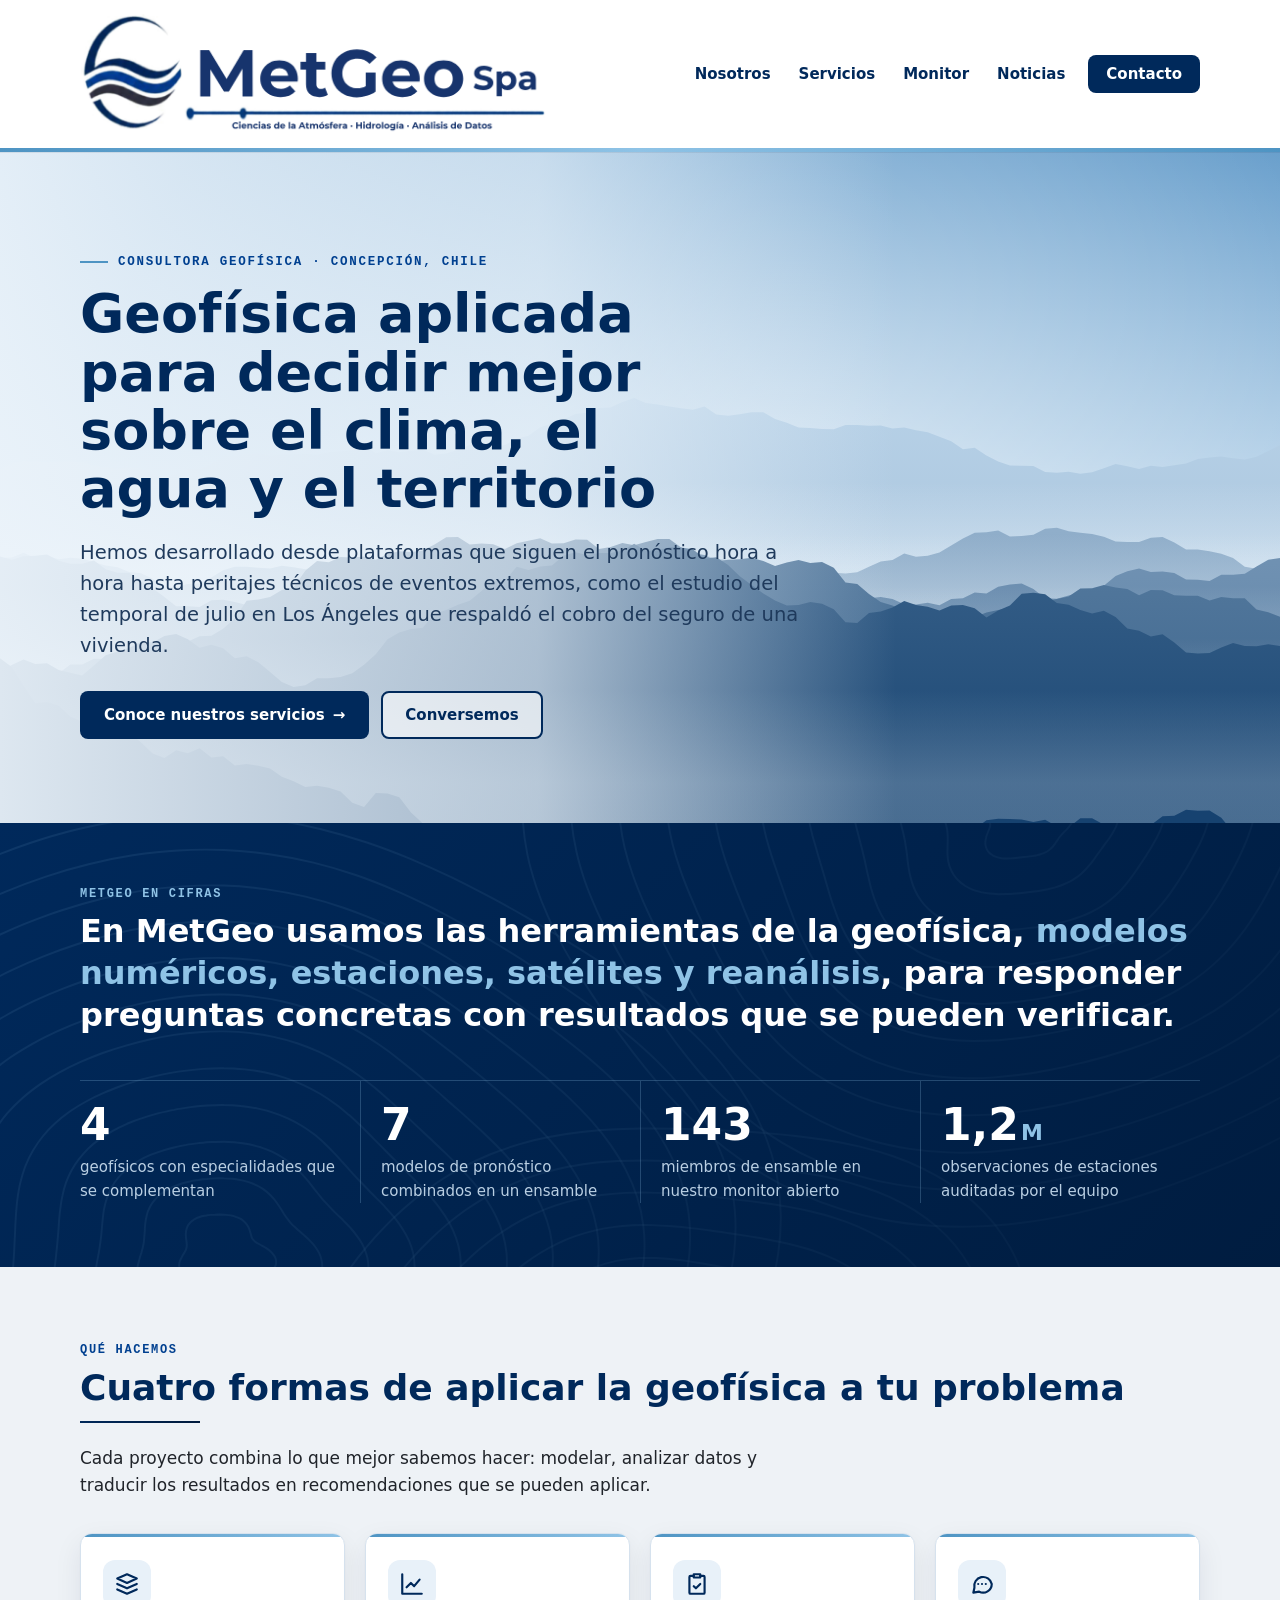
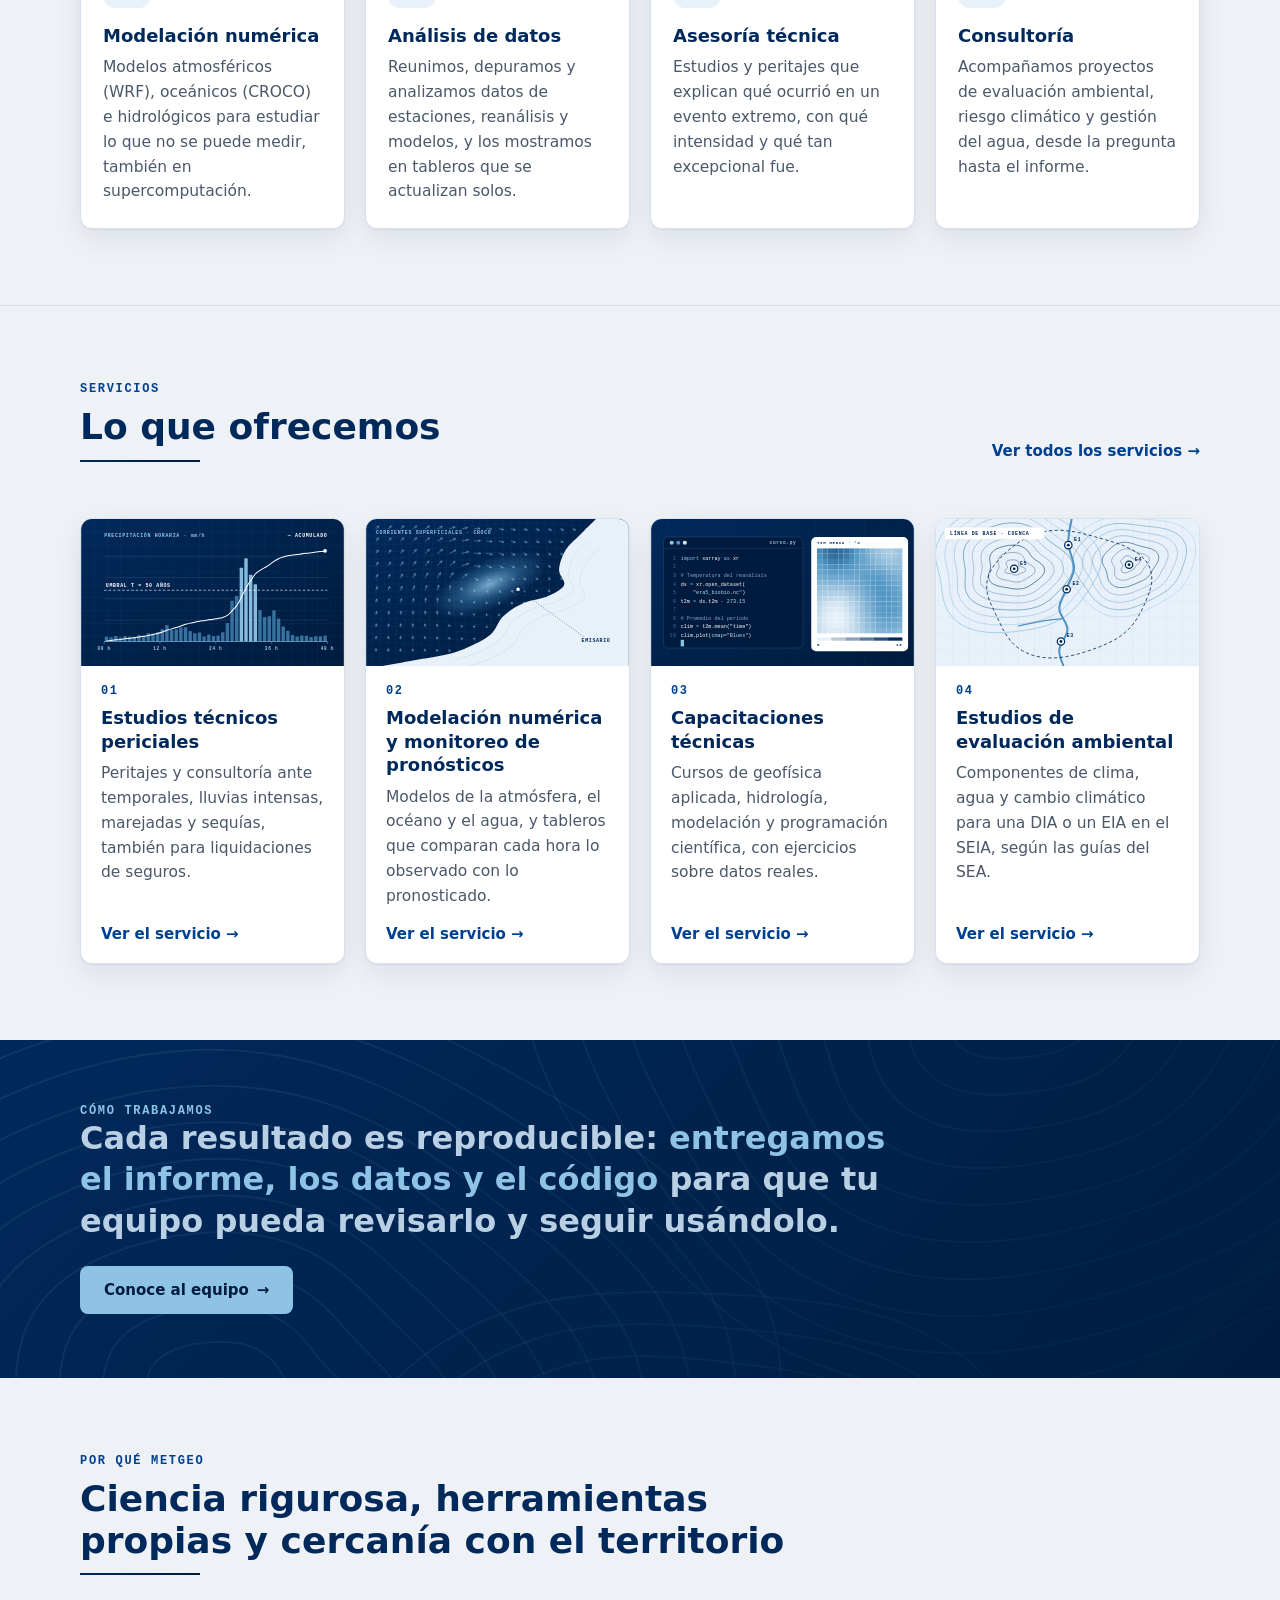
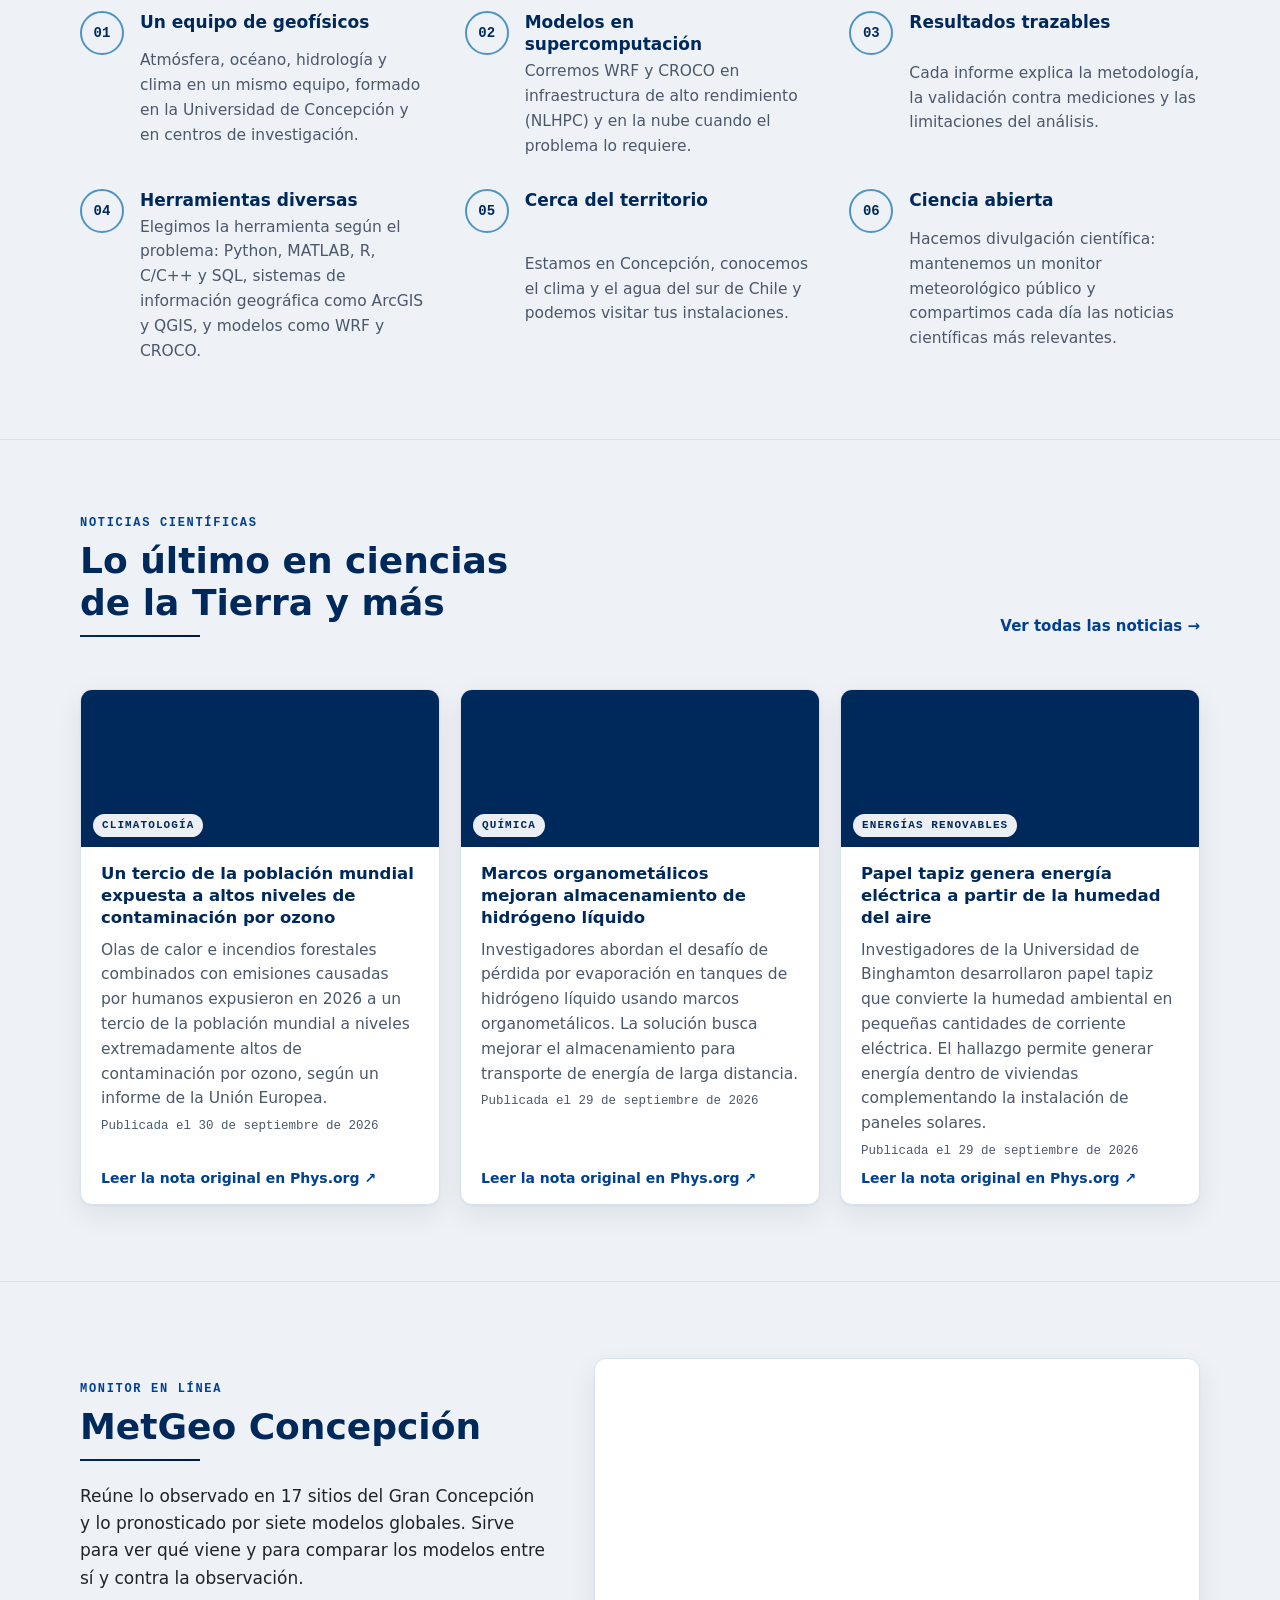
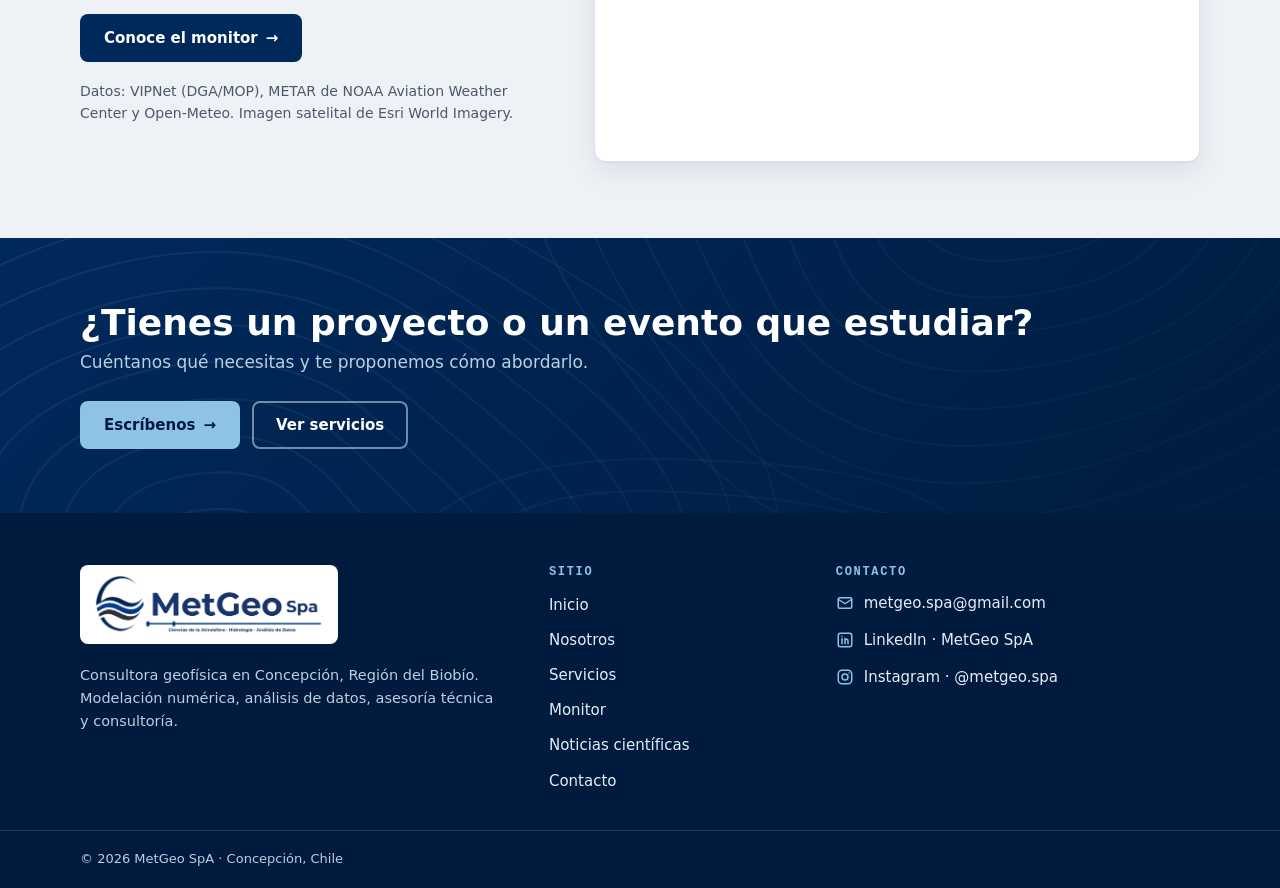
==== commit 8fbee91a: "Ajustar textos del sitio e ilustrar cada noticia con un dibujo propio Portada: «Herramientas diversa" ====
--- a/index.html
+++ b/index.html
@@ -6,7 +6,7 @@
 <meta http-equiv="Content-Security-Policy" content="default-src 'self'; script-src 'self'; style-src 'self' https://fonts.googleapis.com; font-src https://fonts.gstatic.com; img-src 'self' data:; connect-src 'self'; object-src 'none'; base-uri 'self'; form-action 'none'">
 <meta name="referrer" content="strict-origin-when-cross-origin">
 <title>MetGeo Spa · Consultora Geofísica</title>
-<meta name="description" content="MetGeo Spa, consultora geofísica de Concepción: estudios técnicos de eventos extremos, modelación numérica y monitoreo de pronósticos, capacitaciones técnicas y estudios de evaluación ambiental.">
+<meta name="description" content="MetGeo Spa, consultora geofísica de Concepción: estudios técnicos periciales, modelación numérica y monitoreo de pronósticos, capacitaciones técnicas y estudios de evaluación ambiental.">
 <link rel="icon" type="image/png" href="assets/icono.png">
 <link rel="apple-touch-icon" href="assets/icono.png">
 <link rel="preconnect" href="https://fonts.googleapis.com">
@@ -109,7 +109,7 @@
           <img src="assets/img/servicio-eventos.svg" alt="" width="640" height="360" loading="lazy">
           <div class="body">
             <span class="num">01</span>
-            <h3>Estudios técnicos de eventos extremos</h3>
+            <h3>Estudios técnicos periciales</h3>
             <p>Peritajes y consultoría ante temporales, lluvias intensas, marejadas y sequías, también para liquidaciones de seguros.</p>
             <span class="more">Ver el servicio &rarr;</span>
           </div>
@@ -164,9 +164,9 @@
         <div class="feature"><span class="n">01</span><h3>Un equipo de geofísicos</h3><p>Atmósfera, océano, hidrología y clima en un mismo equipo, formado en la Universidad de Concepción y en centros de investigación.</p></div>
         <div class="feature"><span class="n">02</span><h3>Modelos en supercomputación</h3><p>Corremos WRF y CROCO en infraestructura de alto rendimiento (NLHPC) y en la nube cuando el problema lo requiere.</p></div>
         <div class="feature"><span class="n">03</span><h3>Resultados trazables</h3><p>Cada informe explica la metodología, la validación contra mediciones y las limitaciones del análisis.</p></div>
-        <div class="feature"><span class="n">04</span><h3>Herramientas propias</h3><p>Programamos en Python, SQL, MATLAB y R. Lo que construimos no depende de licencias pagadas.</p></div>
+        <div class="feature"><span class="n">04</span><h3>Herramientas diversas</h3><p>Elegimos la herramienta según el problema: Python, MATLAB, R, C/C++ y SQL, sistemas de información geográfica como ArcGIS y QGIS, y modelos como WRF y CROCO.</p></div>
         <div class="feature"><span class="n">05</span><h3>Cerca del territorio</h3><p>Estamos en Concepción, conocemos el clima y el agua del sur de Chile y podemos visitar tus instalaciones.</p></div>
-        <div class="feature"><span class="n">06</span><h3>Ciencia abierta</h3><p>Mantenemos un monitor meteorológico público, publicamos noticias científicas cada día y divulgamos ciencia en Instagram.</p></div>
+        <div class="feature"><span class="n">06</span><h3>Ciencia abierta</h3><p>Hacemos divulgación científica: mantenemos un monitor meteorológico público y compartimos cada día las noticias científicas más relevantes.</p></div>
       </div>
     </div>
   </section>
--- a/assets/style.css
+++ b/assets/style.css
@@ -291,6 +291,10 @@
 .field .hint { font-size: 13px; color: var(--muted); }
 .form-foot { grid-column: 1 / -1; display: flex; flex-wrap: wrap; align-items: center; gap: 14px 20px; }
 .form-foot .fine { margin: 0; flex: 1 1 260px; }
+/* Campo trampa para bots: fuera de la vista, pero no con display:none (algunos bots lo omiten). */
+.trap { position: absolute; left: -9999px; width: 1px; height: 1px; overflow: hidden; }
+.form { position: relative; }
+.form-status a { color: inherit; font-weight: 600; }
 .form-status { grid-column: 1 / -1; margin: 0; padding: 12px 14px; border-radius: 8px; background: var(--ok-bg); color: var(--ok-ink); font-size: 15px; }
 .form-status.is-error { background: var(--err-bg); color: var(--err-ink); }
 .info { display: flex; flex-direction: column; gap: 12px; }
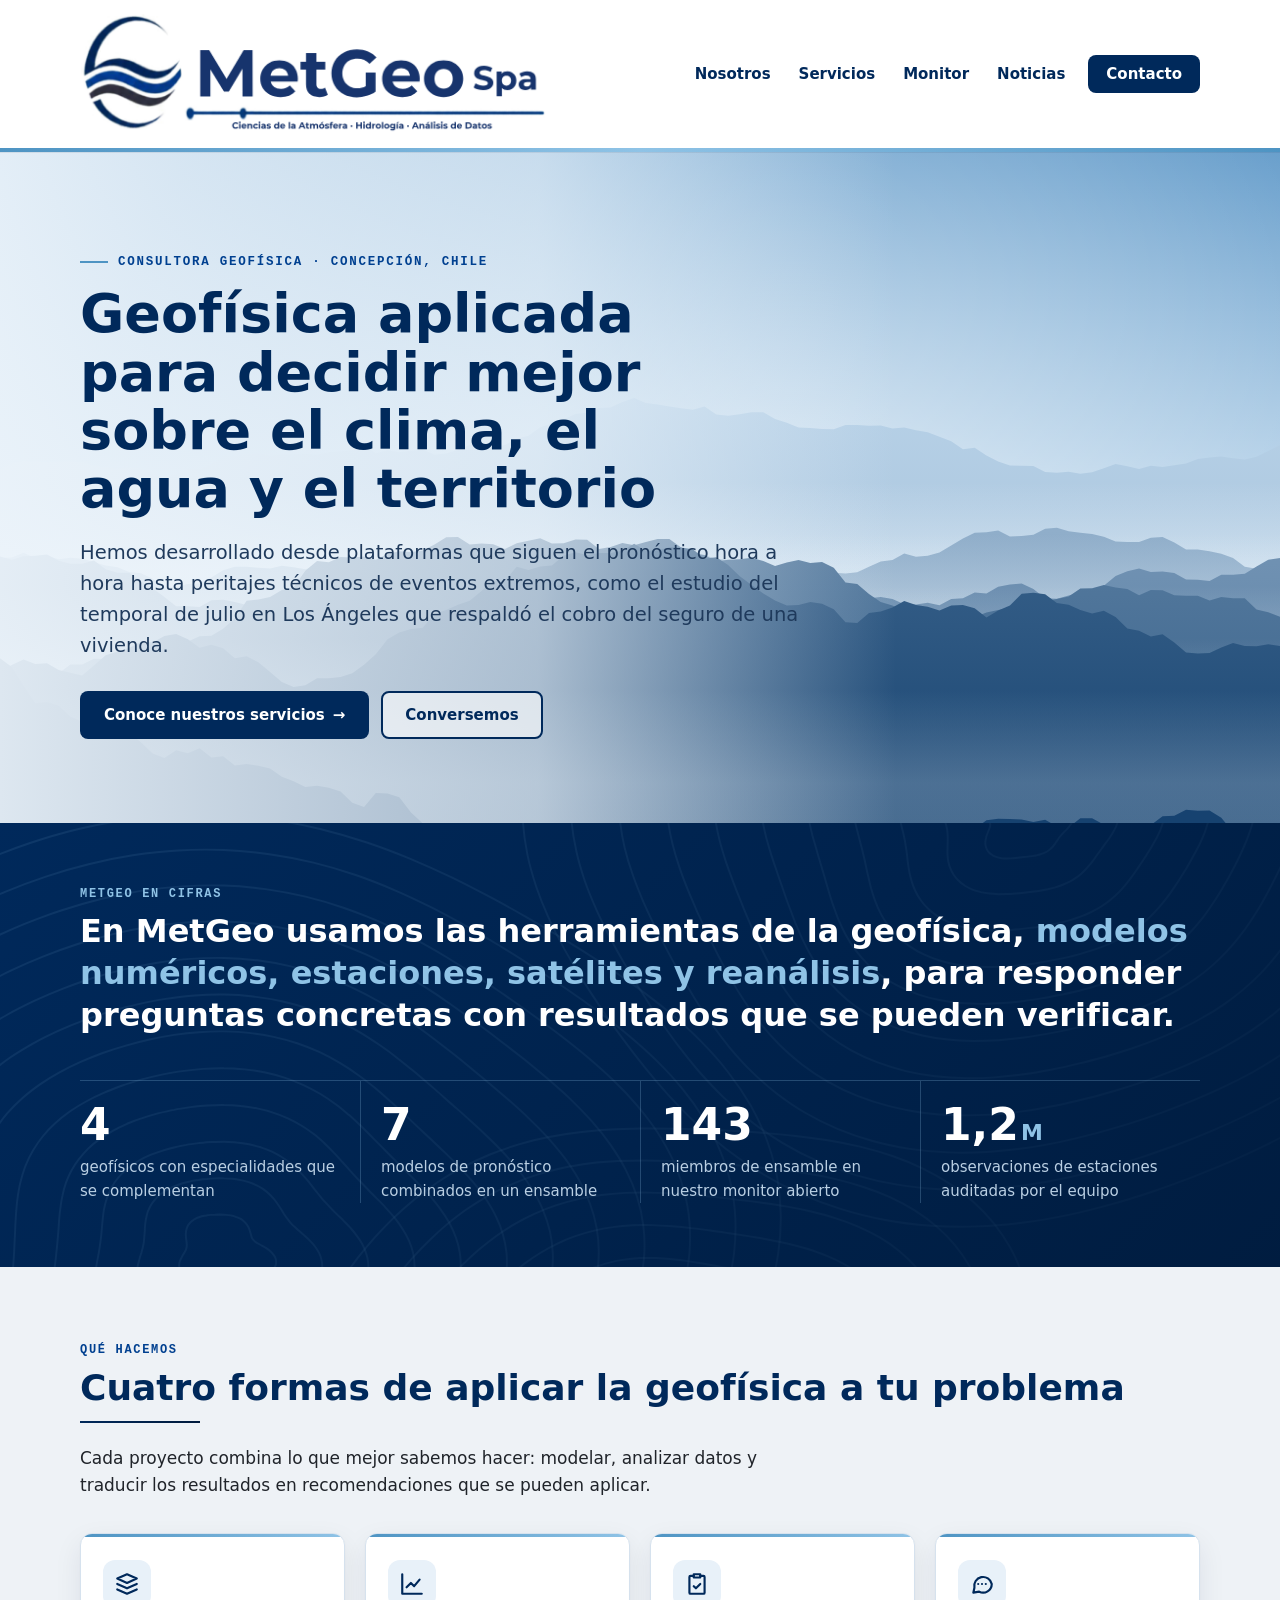
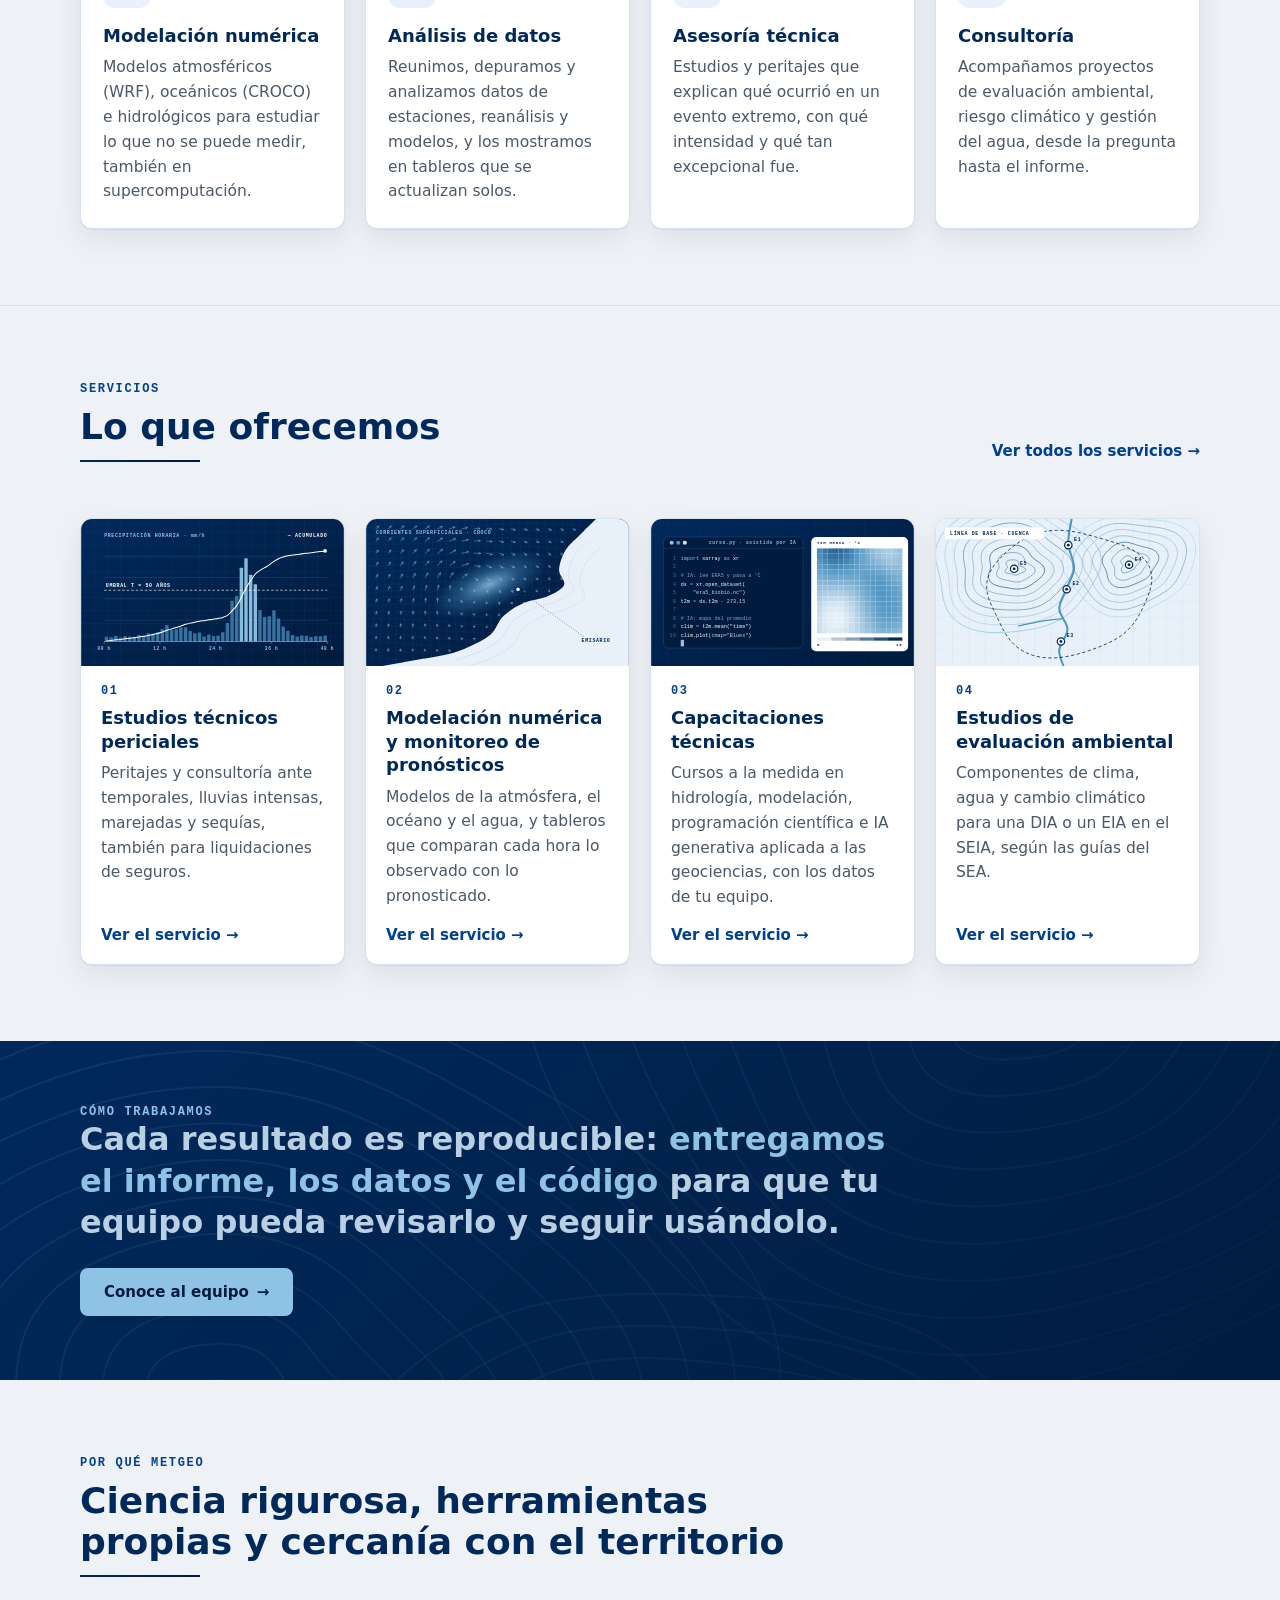
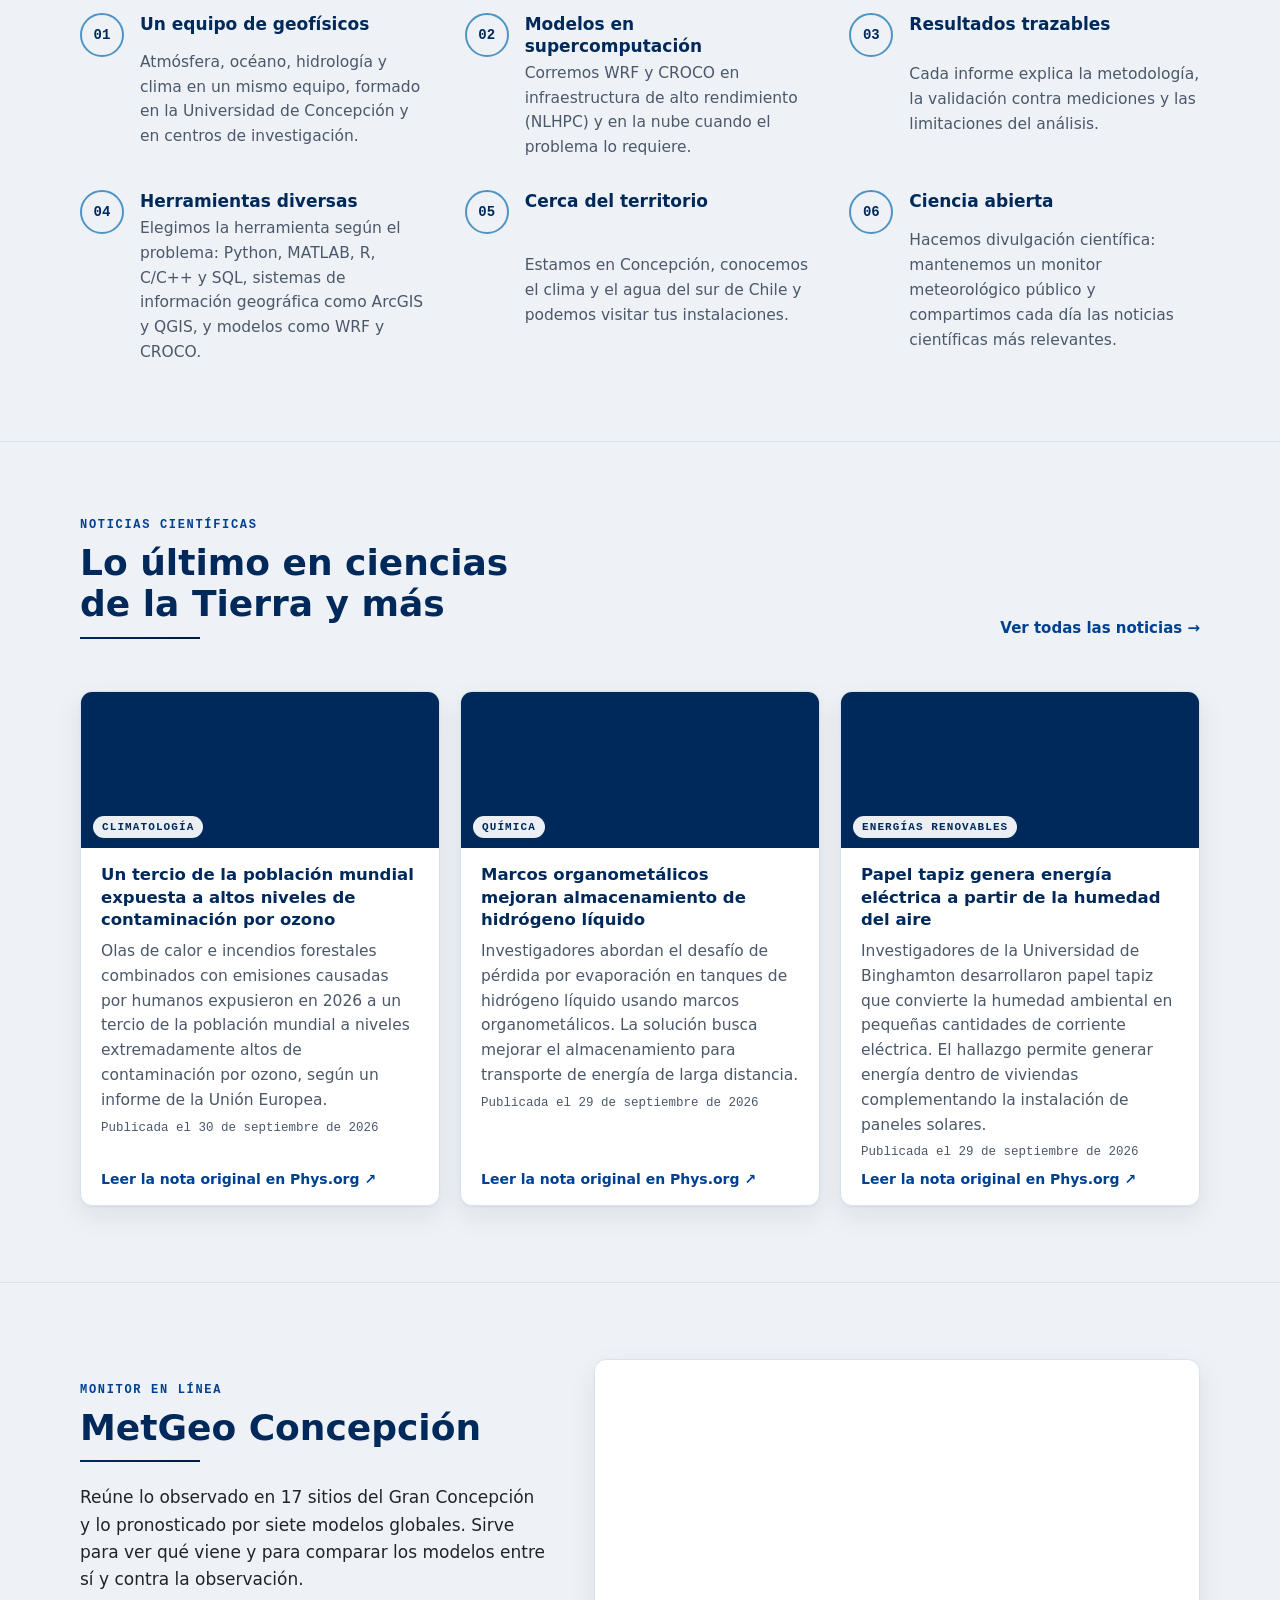
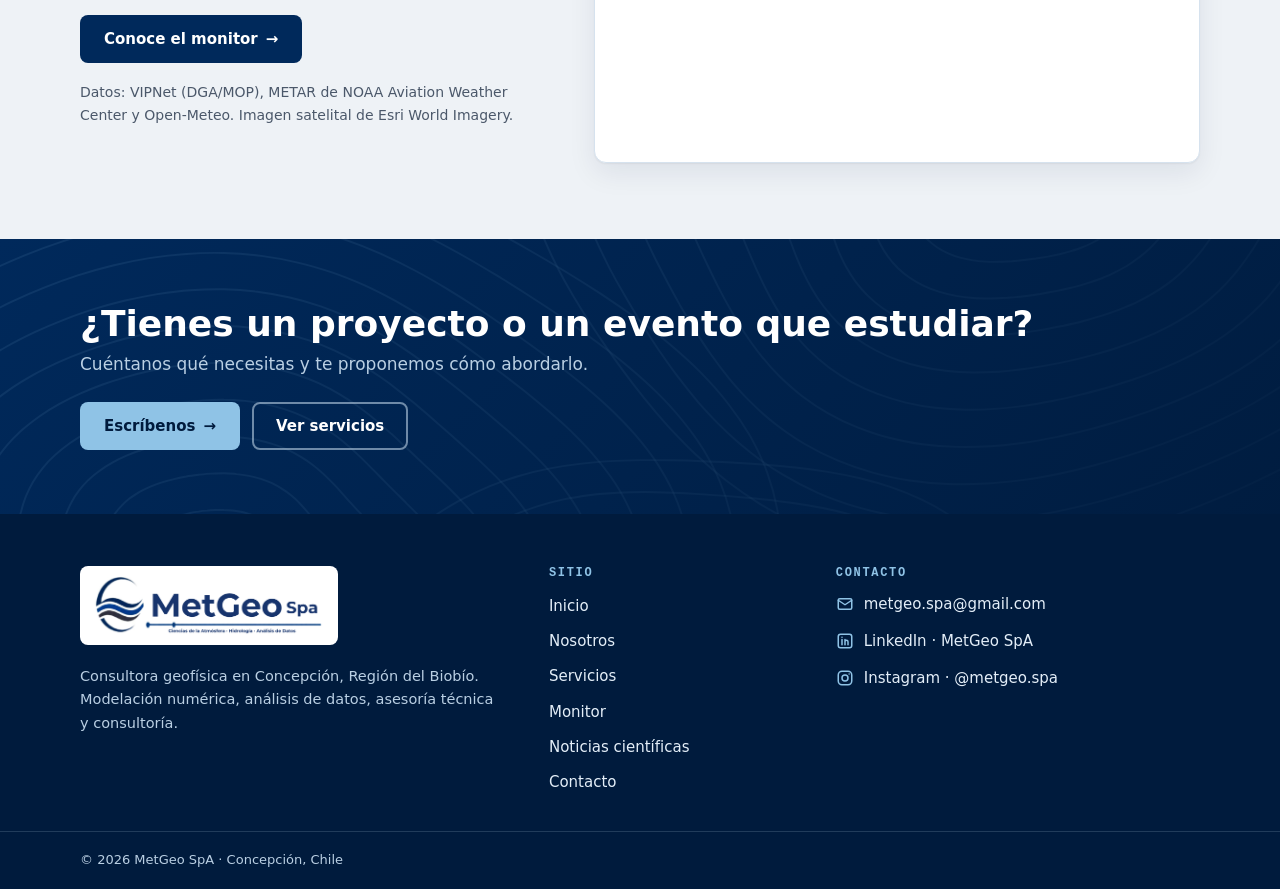
==== commit 3d25768d: "Sumar la IA generativa aplicada a las geociencias a las capacitaciones Las capacitaciones ahora incl" ====
--- a/index.html
+++ b/index.html
@@ -128,7 +128,7 @@
           <div class="body">
             <span class="num">03</span>
             <h3>Capacitaciones técnicas</h3>
-            <p>Cursos de geofísica aplicada, hidrología, modelación y programación científica, con ejercicios sobre datos reales.</p>
+            <p>Cursos a la medida en hidrología, modelación, programación científica e IA generativa aplicada a las geociencias, con los datos de tu equipo.</p>
             <span class="more">Ver el servicio &rarr;</span>
           </div>
         </a>
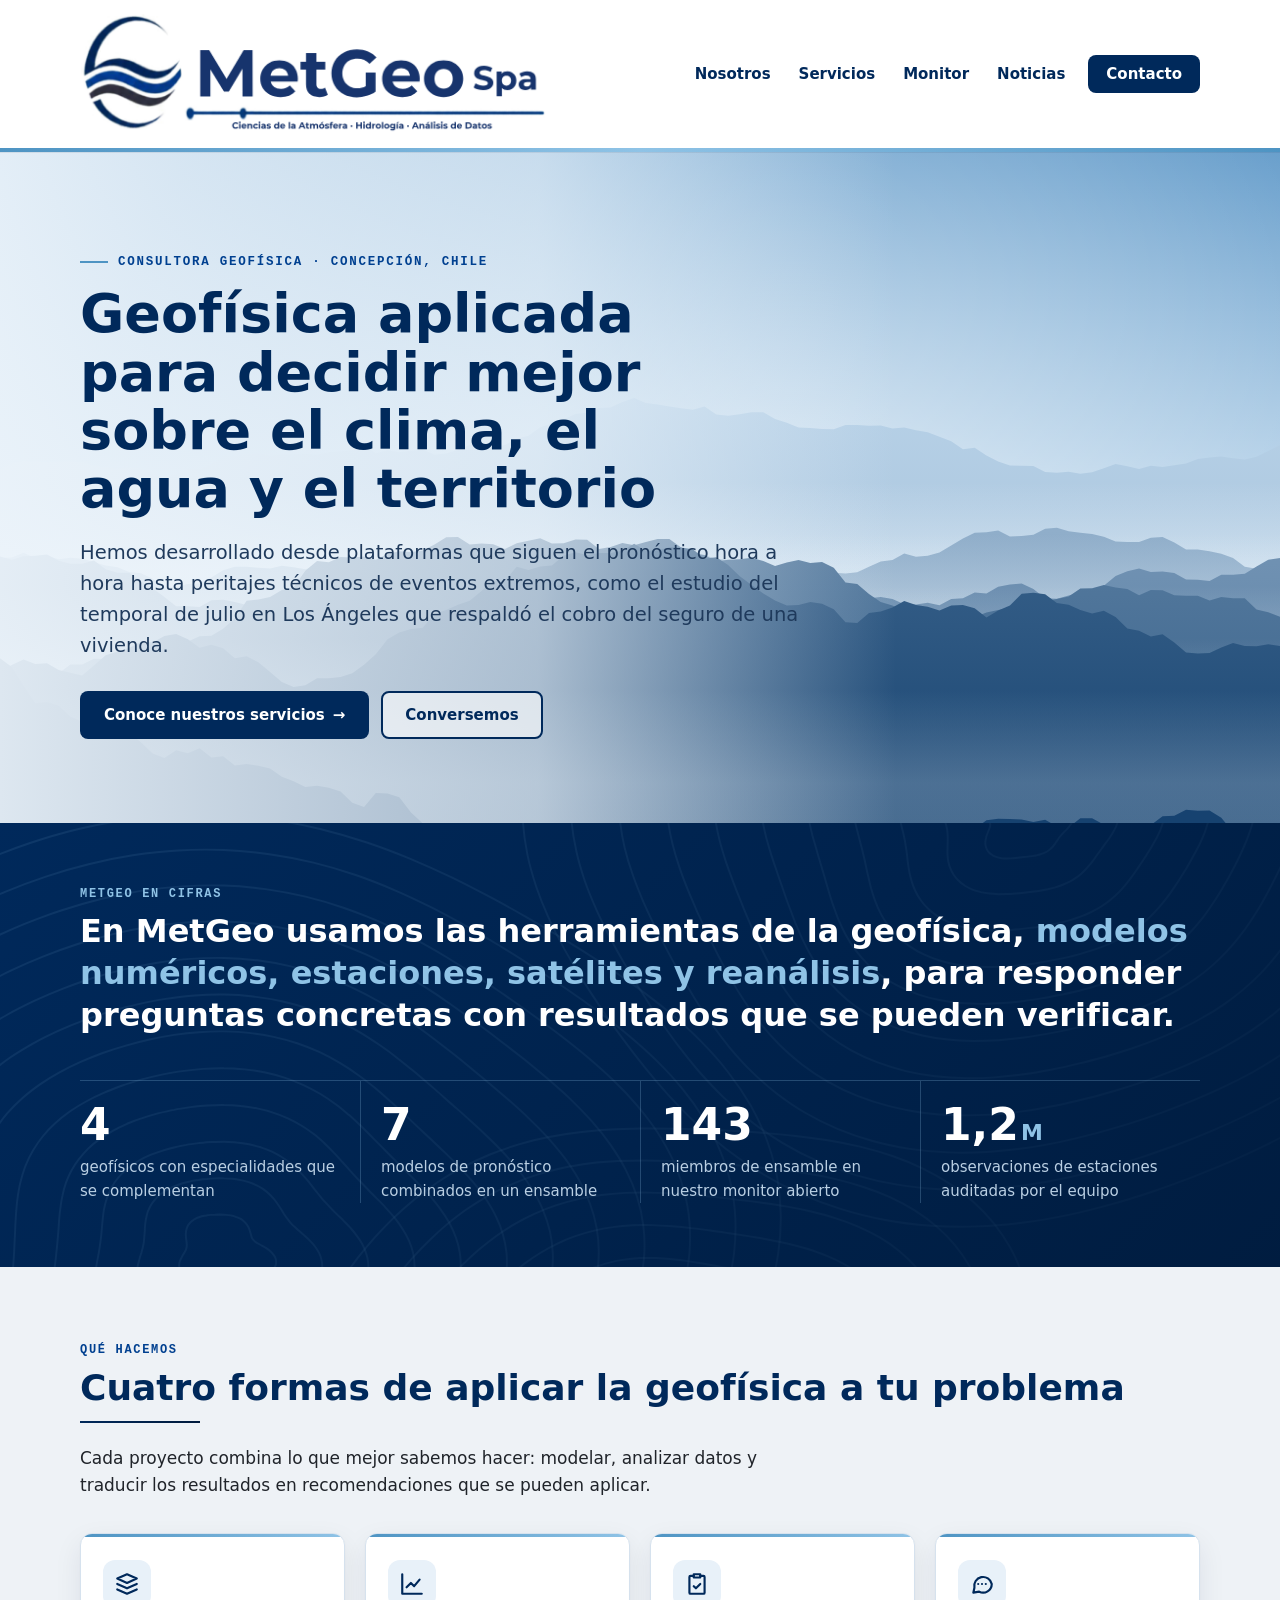
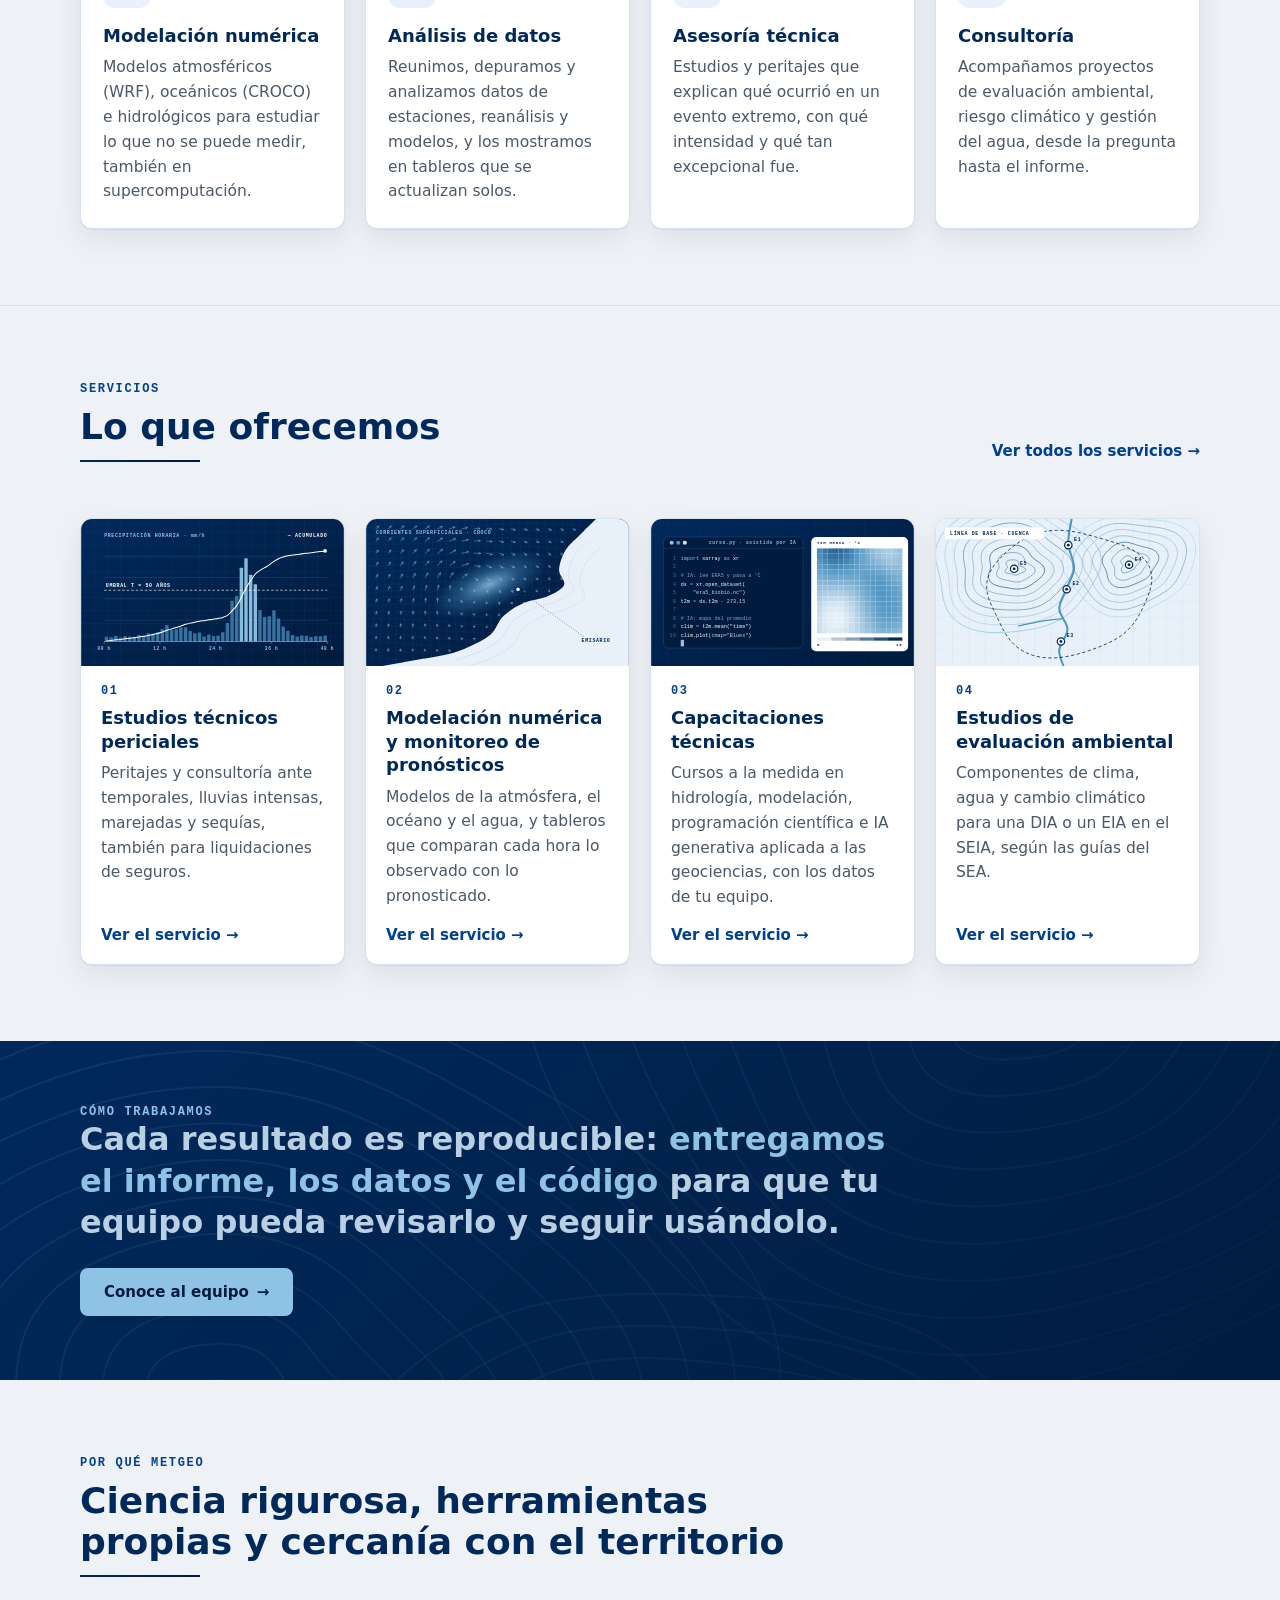
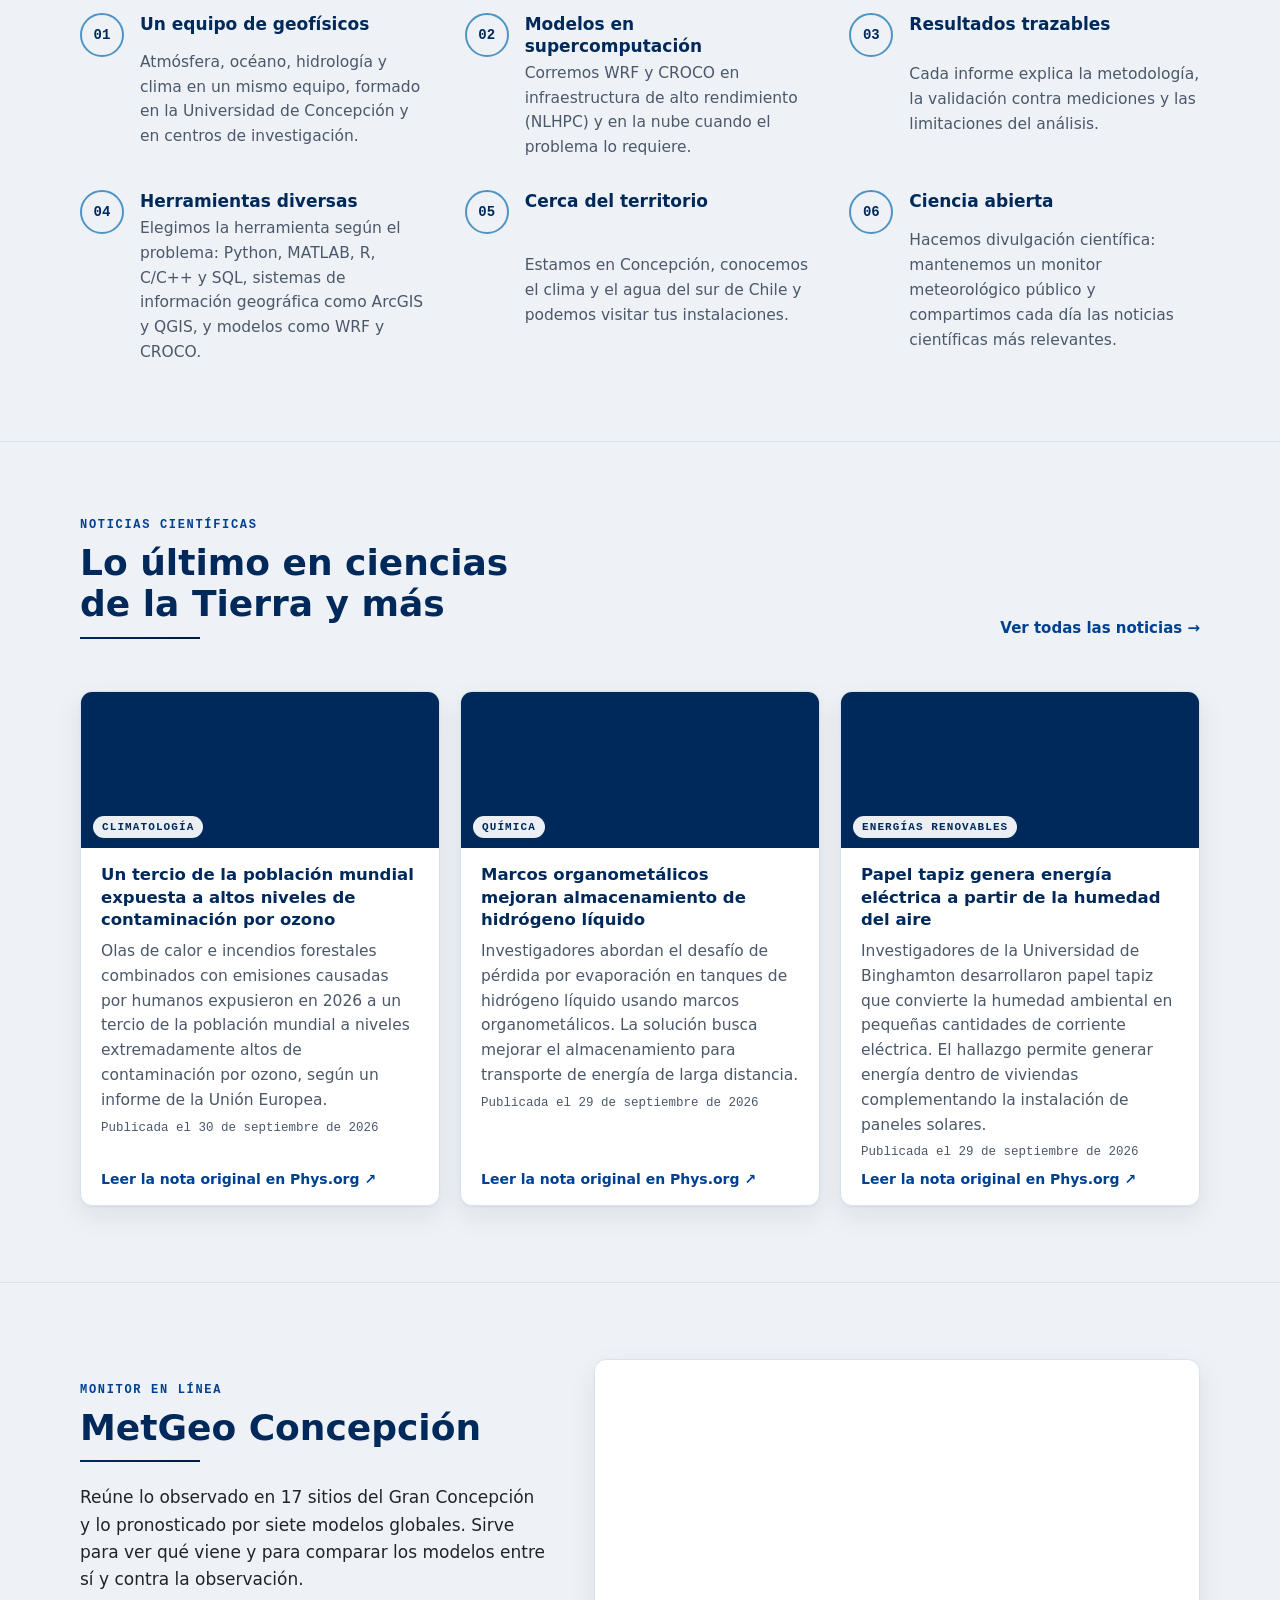
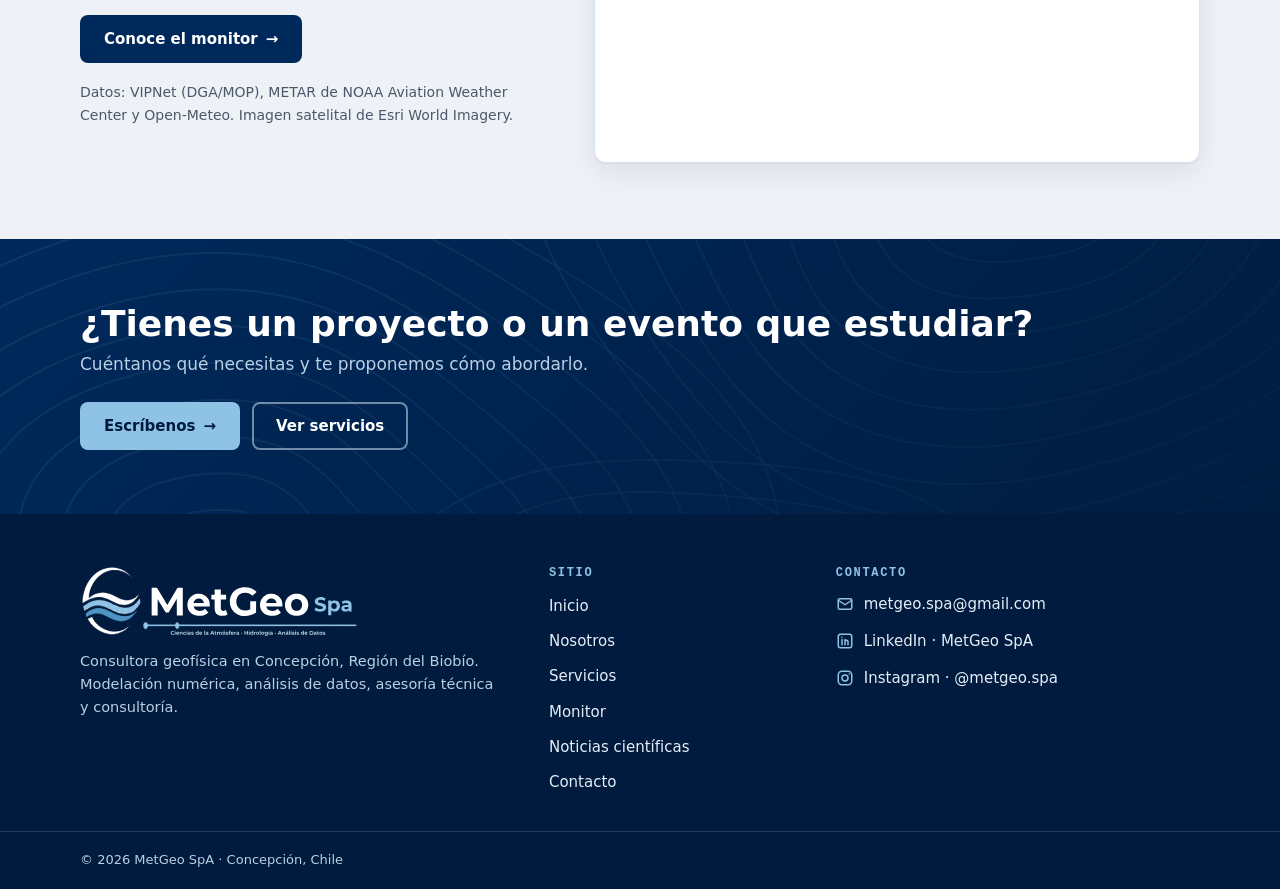
==== commit 379f9ce1: "Logo claro en el pie e ícono de pestaña que se adapta al tema El pie muestra el logo en colores clar" ====
--- a/index.html
+++ b/index.html
@@ -7,7 +7,8 @@
 <meta name="referrer" content="strict-origin-when-cross-origin">
 <title>MetGeo Spa · Consultora Geofísica</title>
 <meta name="description" content="MetGeo Spa, consultora geofísica de Concepción: estudios técnicos periciales, modelación numérica y monitoreo de pronósticos, capacitaciones técnicas y estudios de evaluación ambiental.">
-<link rel="icon" type="image/png" href="assets/icono.png">
+<link rel="icon" type="image/png" href="assets/icono.png" sizes="32x32">
+<link rel="icon" type="image/svg+xml" href="assets/icono.svg">
 <link rel="apple-touch-icon" href="assets/icono.png">
 <link rel="preconnect" href="https://fonts.googleapis.com">
 <link rel="preconnect" href="https://fonts.gstatic.com" crossorigin>
@@ -222,7 +223,7 @@
 <footer class="foot">
   <div class="wrap foot-grid">
     <div>
-      <div class="plate"><img src="assets/logo.png" alt="MetGeo Spa" width="480" height="123" loading="lazy"></div>
+      <img class="foot-logo" src="assets/logo-claro.svg" alt="MetGeo Spa" width="780" height="200">
       <p>Consultora geofísica en Concepción, Región del Biobío. Modelación numérica, análisis de datos, asesoría técnica y consultoría.</p>
     </div>
     <nav aria-label="Mapa del sitio">
--- a/assets/style.css
+++ b/assets/style.css
@@ -309,8 +309,8 @@
 /* ---------- Pie ---------- */
 .foot { background: #001B3D; color: #B9CFE3; }
 .foot-grid { display: grid; grid-template-columns: minmax(0, 1.4fr) minmax(0, .8fr) minmax(0, 1.2fr); gap: 36px 44px; padding-block: 52px 36px; }
-.foot .plate { display: inline-block; padding: 10px 14px; background: #FFFFFF; border-radius: 8px; line-height: 0; }
-.foot .plate img { display: block; width: 230px; height: auto; }
+/* Logo en versión clara (assets/logo-claro.svg), directo sobre el azul del pie. */
+.foot .foot-logo { display: block; width: 280px; max-width: 100%; height: auto; }
 .foot p { margin: 12px 0 0; max-width: 46ch; font-size: 14.5px; }
 .foot .foot-h { margin: 0 0 12px; font: 600 12px var(--f-mono); letter-spacing: .14em; text-transform: uppercase; color: #8FC3E6; }
 .foot-links { display: flex; flex-direction: column; gap: 8px; margin: 0; padding: 0; list-style: none; }
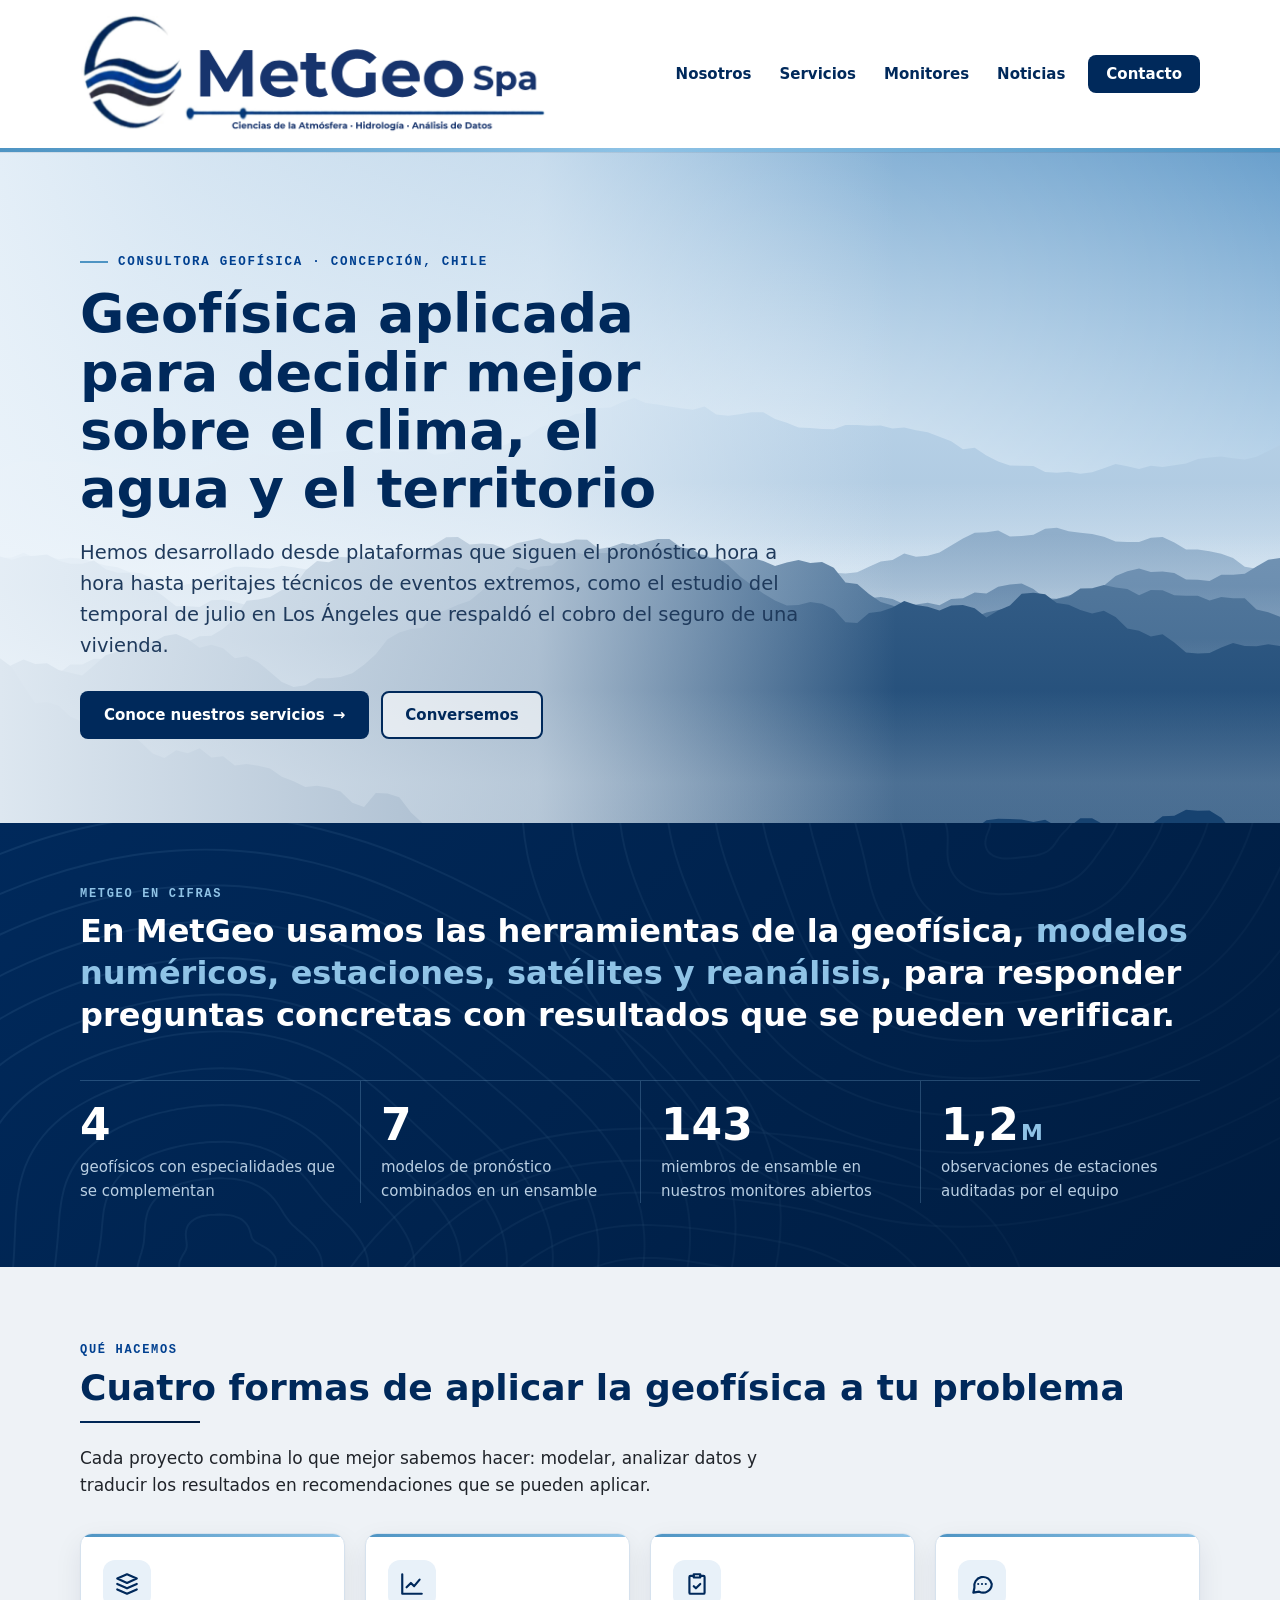
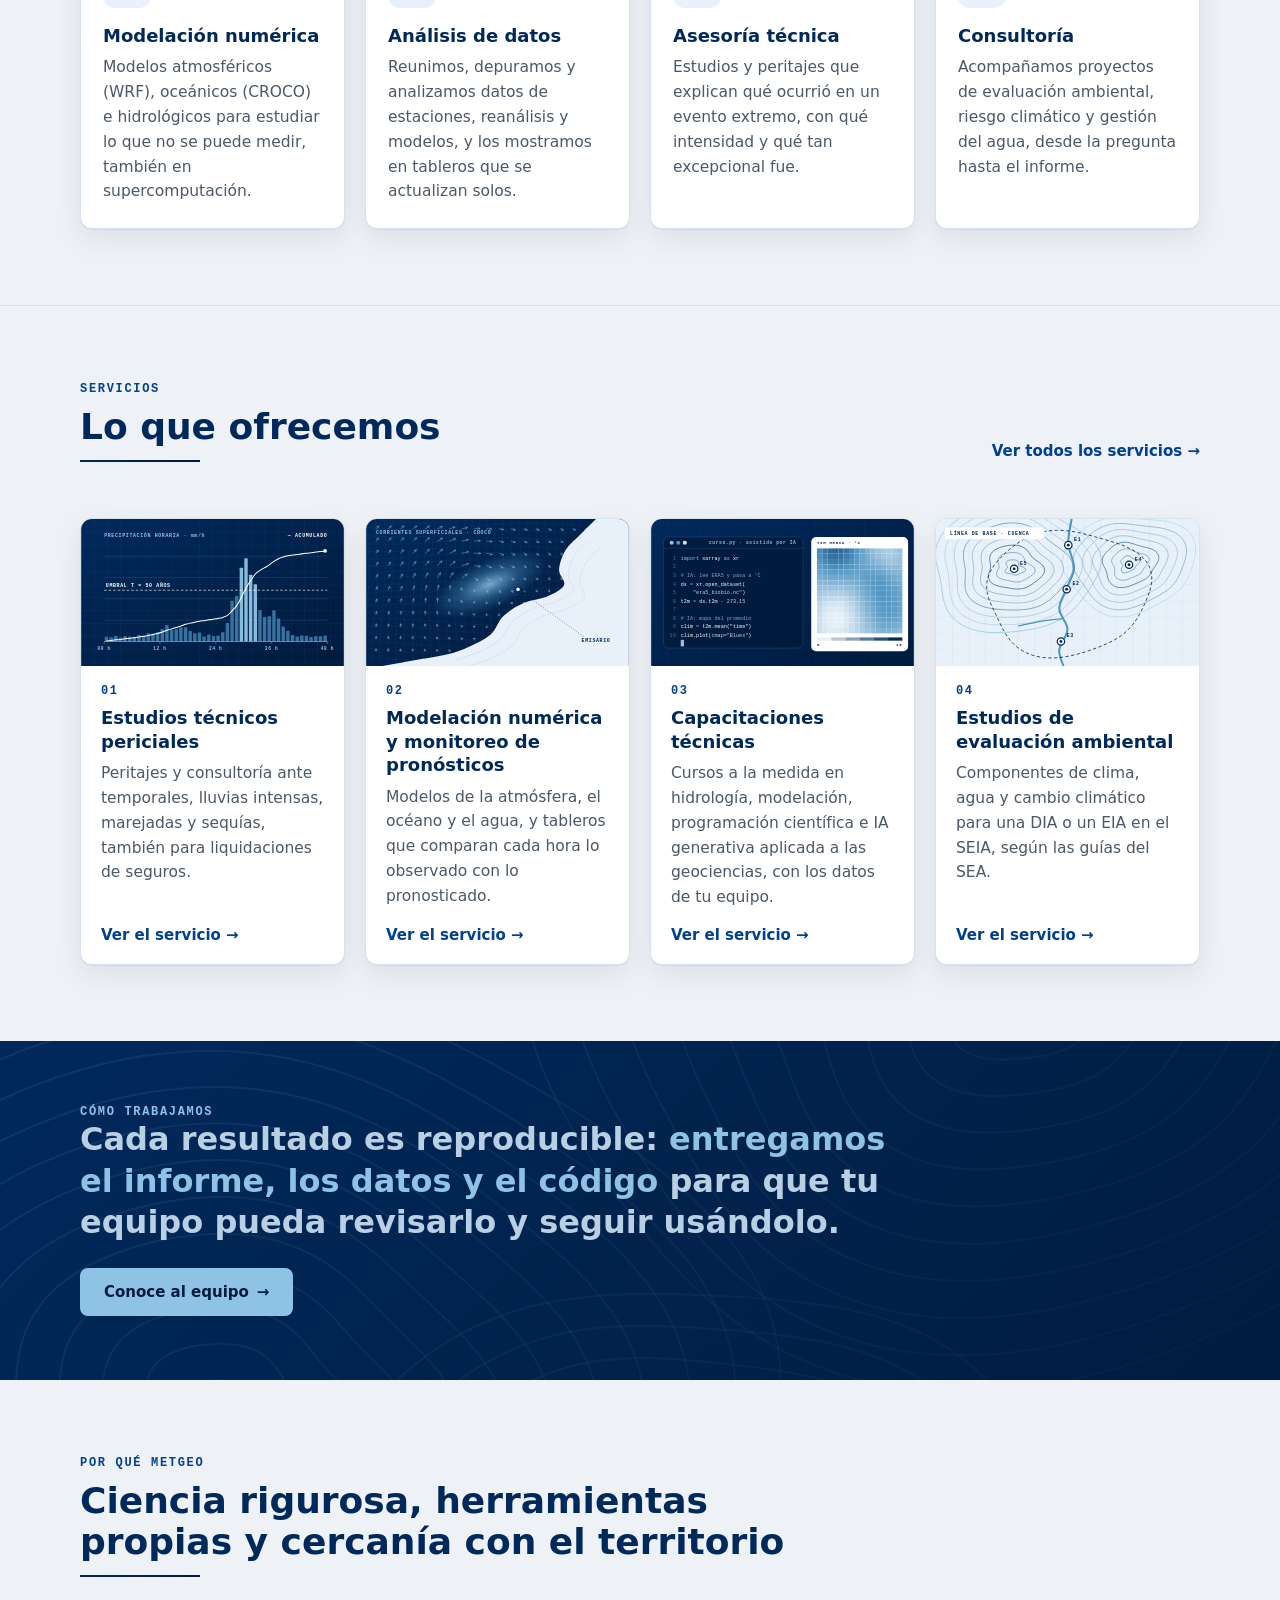
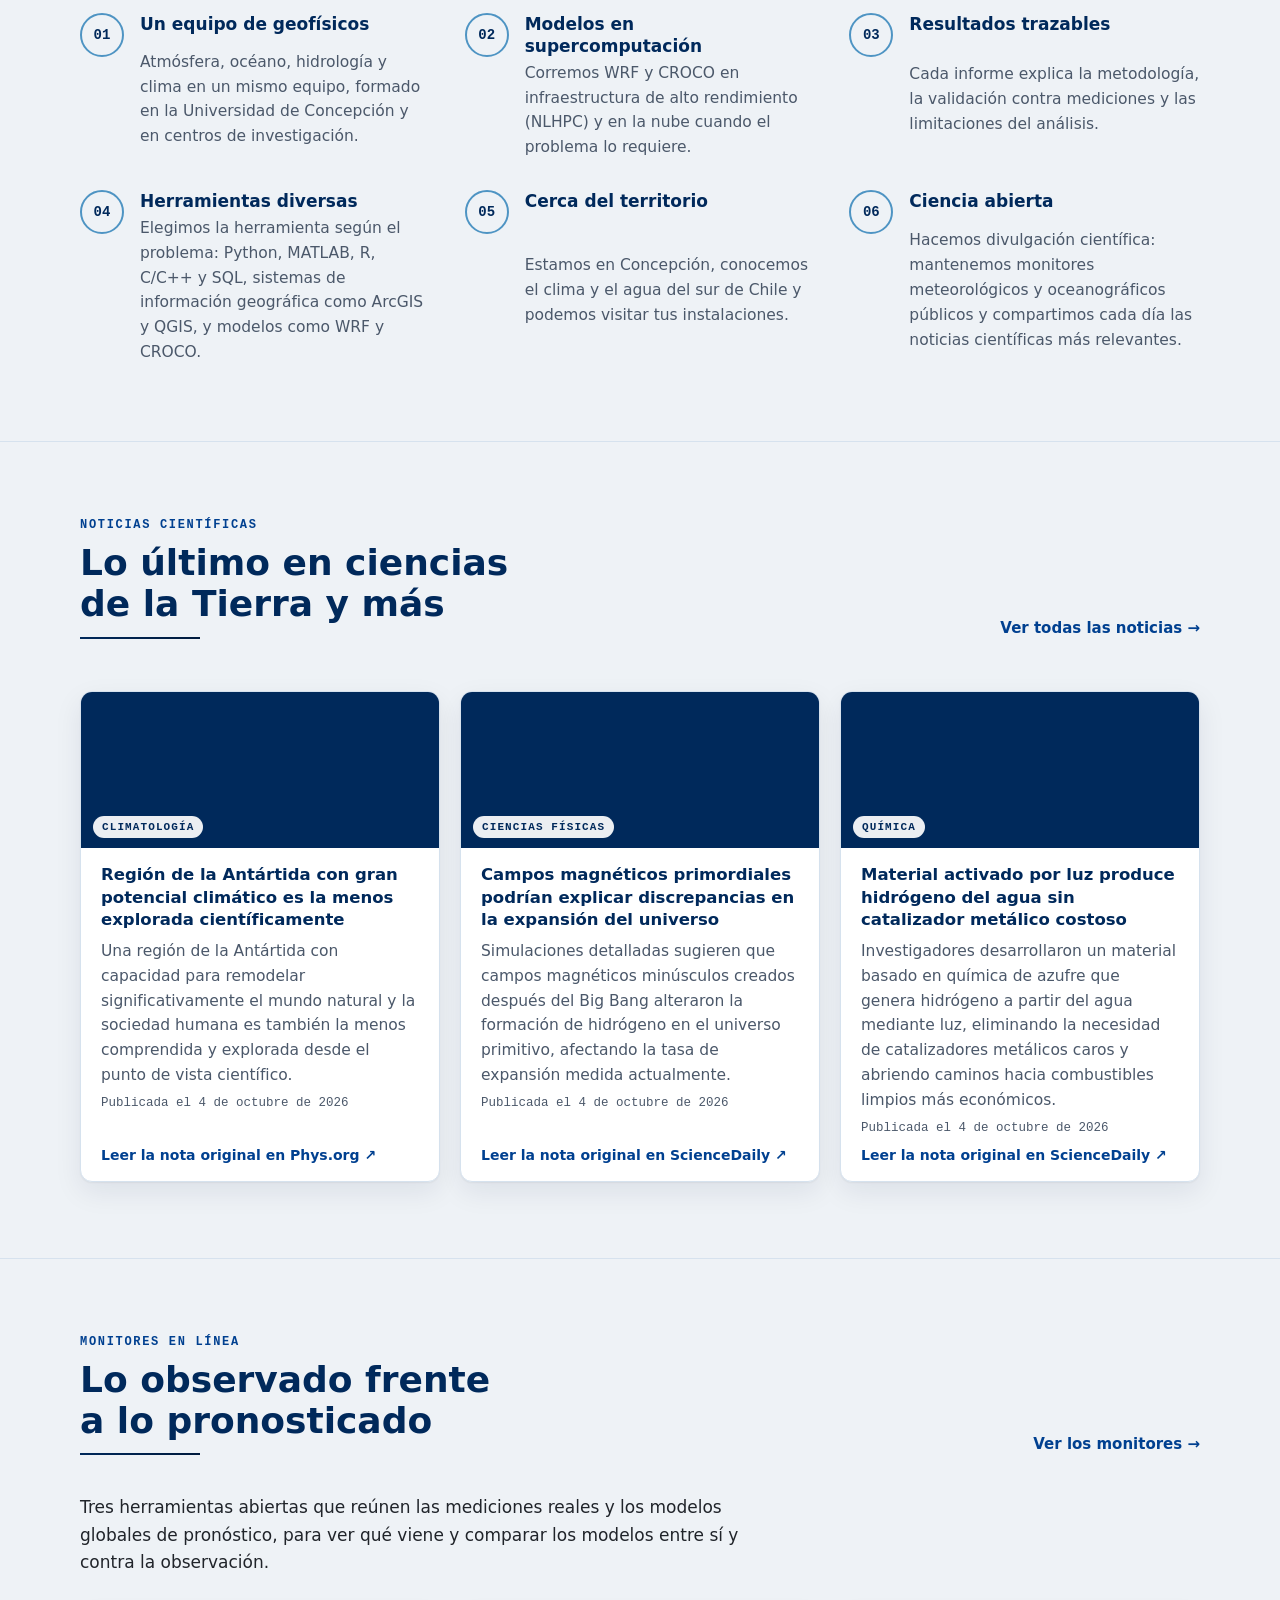
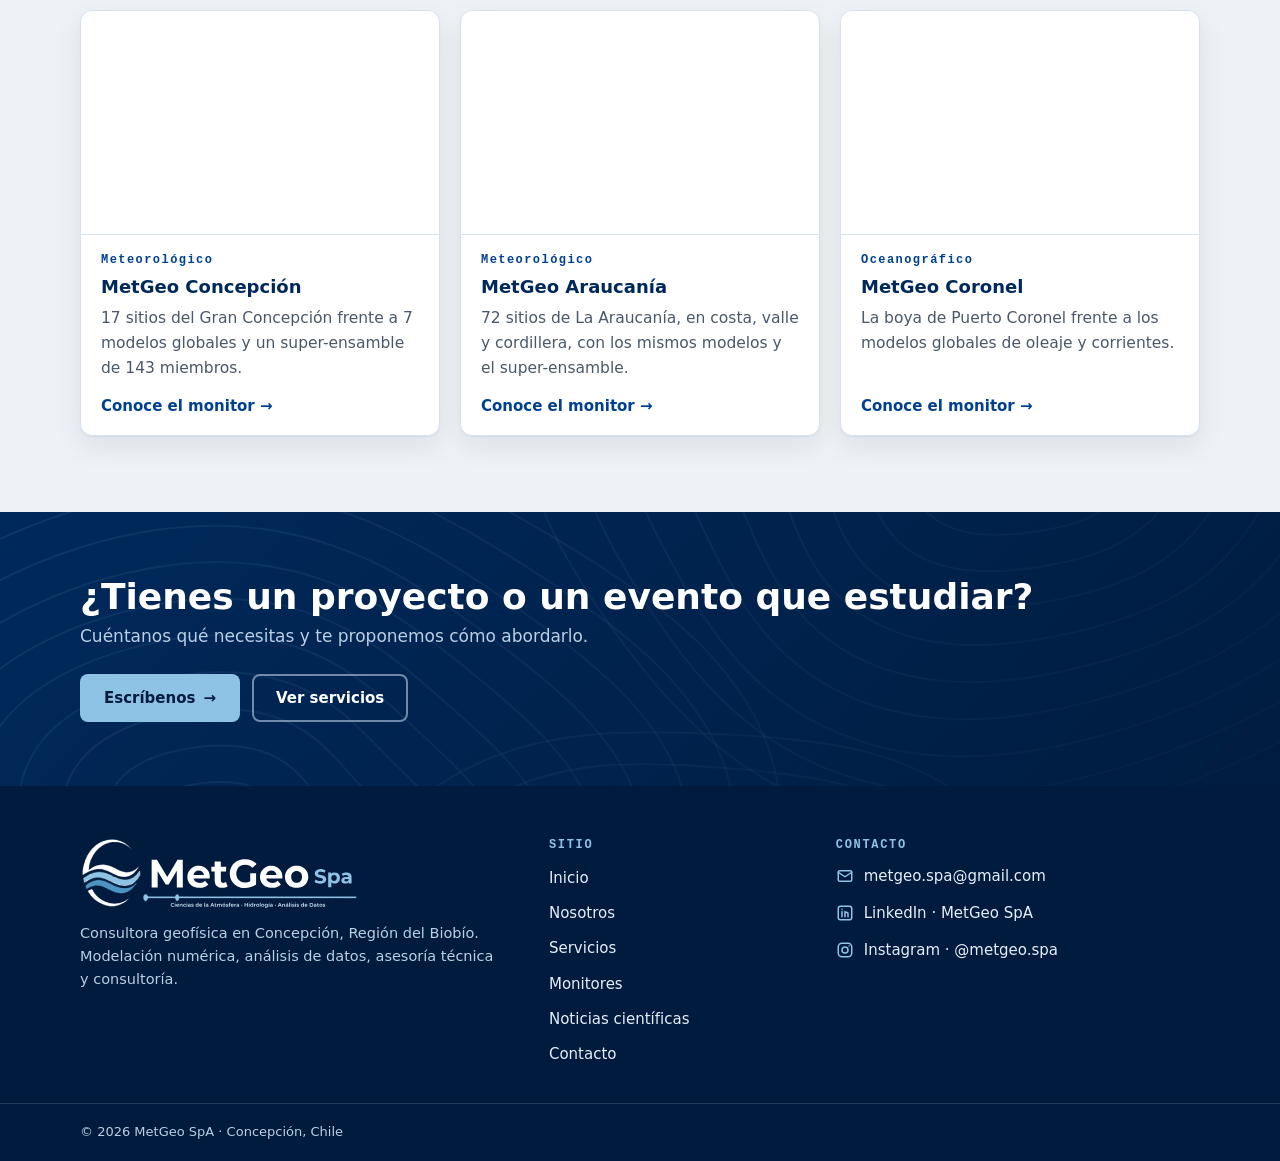
==== commit c9b54468: "Sección Monitores con Concepción, Araucanía y Coronel; cabecera sin saltos - «Monitor» pasa a «Monit" ====
--- a/index.html
+++ b/index.html
@@ -27,7 +27,7 @@
     <nav class="nav" id="menu" aria-label="Principal">
       <a href="nosotros.html">Nosotros</a>
       <a href="servicios.html">Servicios</a>
-      <a href="monitor.html">Monitor</a>
+      <a href="monitor.html">Monitores</a>
       <a href="noticias.html">Noticias</a>
       <a class="nav-cta" href="contacto.html">Contacto</a>
     </nav>
@@ -58,7 +58,7 @@
       <ul class="figures">
         <li><b>4</b><span>geofísicos con especialidades que se complementan</span></li>
         <li><b>7</b><span>modelos de pronóstico combinados en un ensamble</span></li>
-        <li><b>143</b><span>miembros de ensamble en nuestro monitor abierto</span></li>
+        <li><b>143</b><span>miembros de ensamble en nuestros monitores abiertos</span></li>
         <li><b>1,2<small>M</small></b><span>observaciones de estaciones auditadas por el equipo</span></li>
       </ul>
     </div>
@@ -167,7 +167,7 @@
         <div class="feature"><span class="n">03</span><h3>Resultados trazables</h3><p>Cada informe explica la metodología, la validación contra mediciones y las limitaciones del análisis.</p></div>
         <div class="feature"><span class="n">04</span><h3>Herramientas diversas</h3><p>Elegimos la herramienta según el problema: Python, MATLAB, R, C/C++ y SQL, sistemas de información geográfica como ArcGIS y QGIS, y modelos como WRF y CROCO.</p></div>
         <div class="feature"><span class="n">05</span><h3>Cerca del territorio</h3><p>Estamos en Concepción, conocemos el clima y el agua del sur de Chile y podemos visitar tus instalaciones.</p></div>
-        <div class="feature"><span class="n">06</span><h3>Ciencia abierta</h3><p>Hacemos divulgación científica: mantenemos un monitor meteorológico público y compartimos cada día las noticias científicas más relevantes.</p></div>
+        <div class="feature"><span class="n">06</span><h3>Ciencia abierta</h3><p>Hacemos divulgación científica: mantenemos monitores meteorológicos y oceanográficos públicos y compartimos cada día las noticias científicas más relevantes.</p></div>
       </div>
     </div>
   </section>
@@ -188,19 +188,42 @@
 
   <section class="sec">
     <div class="wrap">
-      <div class="split">
+      <div class="sec-head">
         <div>
-          <p class="kicker">Monitor en línea</p>
-          <h2>MetGeo Concepción</h2>
+          <p class="kicker">Monitores en línea</p>
+          <h2>Lo observado frente a lo pronosticado</h2>
           <div class="rule"></div>
-          <p>Reúne lo observado en 17 sitios del Gran Concepción y lo pronosticado por siete modelos globales. Sirve para ver qué viene y para comparar los modelos entre sí y contra la observación.</p>
-          <div class="btns mt">
-            <a class="btn btn-solid" href="monitor.html">Conoce el monitor <span class="arr" aria-hidden="true">&rarr;</span></a>
-          </div>
-          <p class="fine">Datos: VIPNet (DGA/MOP), METAR de NOAA Aviation Weather Center y Open-Meteo. Imagen satelital de Esri World Imagery.</p>
-        </div>
-        <a class="frame shot-link" href="monitor.html" aria-label="Conoce el monitor">
-          <span class="shot"><img src="assets/monitor.png" alt="Portada del monitor MetGeo Concepción con las condiciones actuales de Carriel Sur" width="1280" height="900" loading="lazy"></span>
+        </div>
+        <a class="more" href="monitor.html">Ver los monitores &rarr;</a>
+      </div>
+      <p>Tres herramientas abiertas que reúnen las mediciones reales y los modelos globales de pronóstico, para ver qué viene y comparar los modelos entre sí y contra la observación.</p>
+      <div class="svc-cards svc-cards-3">
+        <a class="svc-card" href="monitor.html#concepcion">
+          <span class="shot"><img src="assets/monitor-concepcion.png" alt="Portada del monitor MetGeo Concepción" width="1280" height="900" loading="lazy"></span>
+          <div class="body">
+            <span class="num">Meteorológico</span>
+            <h3>MetGeo Concepción</h3>
+            <p>17 sitios del Gran Concepción frente a 7 modelos globales y un super-ensamble de 143 miembros.</p>
+            <span class="more">Conoce el monitor &rarr;</span>
+          </div>
+        </a>
+        <a class="svc-card" href="monitor.html#araucania">
+          <span class="shot"><img src="assets/monitor-araucania.png" alt="Portada del monitor MetGeo Araucanía" width="1280" height="900" loading="lazy"></span>
+          <div class="body">
+            <span class="num">Meteorológico</span>
+            <h3>MetGeo Araucanía</h3>
+            <p>72 sitios de La Araucanía, en costa, valle y cordillera, con los mismos modelos y el super-ensamble.</p>
+            <span class="more">Conoce el monitor &rarr;</span>
+          </div>
+        </a>
+        <a class="svc-card" href="monitor.html#coronel">
+          <span class="shot"><img src="assets/monitor-coronel.png" alt="Portada del monitor MetGeo Coronel" width="1280" height="900" loading="lazy"></span>
+          <div class="body">
+            <span class="num">Oceanográfico</span>
+            <h3>MetGeo Coronel</h3>
+            <p>La boya de Puerto Coronel frente a los modelos globales de oleaje y corrientes.</p>
+            <span class="more">Conoce el monitor &rarr;</span>
+          </div>
         </a>
       </div>
     </div>
@@ -232,7 +255,7 @@
         <li><a href="index.html">Inicio</a></li>
         <li><a href="nosotros.html">Nosotros</a></li>
         <li><a href="servicios.html">Servicios</a></li>
-        <li><a href="monitor.html">Monitor</a></li>
+        <li><a href="monitor.html">Monitores</a></li>
         <li><a href="noticias.html">Noticias científicas</a></li>
         <li><a href="contacto.html">Contacto</a></li>
       </ul>
--- a/assets/style.css
+++ b/assets/style.css
@@ -150,6 +150,10 @@
 .svc-card h3 { margin: 0; font: 700 18px / 1.3 var(--f-head); color: var(--heading); }
 .svc-card p { margin: 0; font-size: 15.5px; color: var(--muted); }
 .svc-card .more { margin-top: auto; padding-top: 8px; }
+.svc-cards.svc-cards-3 { grid-template-columns: repeat(3, minmax(0, 1fr)); }
+.svc-card .shot { aspect-ratio: 16 / 10; border-bottom: 1px solid var(--line); }
+.svc-card .body h3 { margin: 0; }
+.mon-note { margin: 0 0 56px; }
 
 /* Por qué MetGeo */
 .features { display: grid; grid-template-columns: repeat(3, minmax(0, 1fr)); gap: 30px 34px; margin-top: 36px; }
@@ -359,6 +363,7 @@
   .sec { padding-block: 52px; }
   .band > .wrap { padding-block: 48px; }
   .caps, .svc-cards, .features, .purpose, .team { grid-template-columns: minmax(0, 1fr); }
+  .svc-cards.svc-cards-3 { grid-template-columns: minmax(0, 1fr); }
   .views div, .includes li { grid-template-columns: 1fr; gap: 2px; }
   .signup, .form { padding: 22px; }
   .form { grid-template-columns: minmax(0, 1fr); }
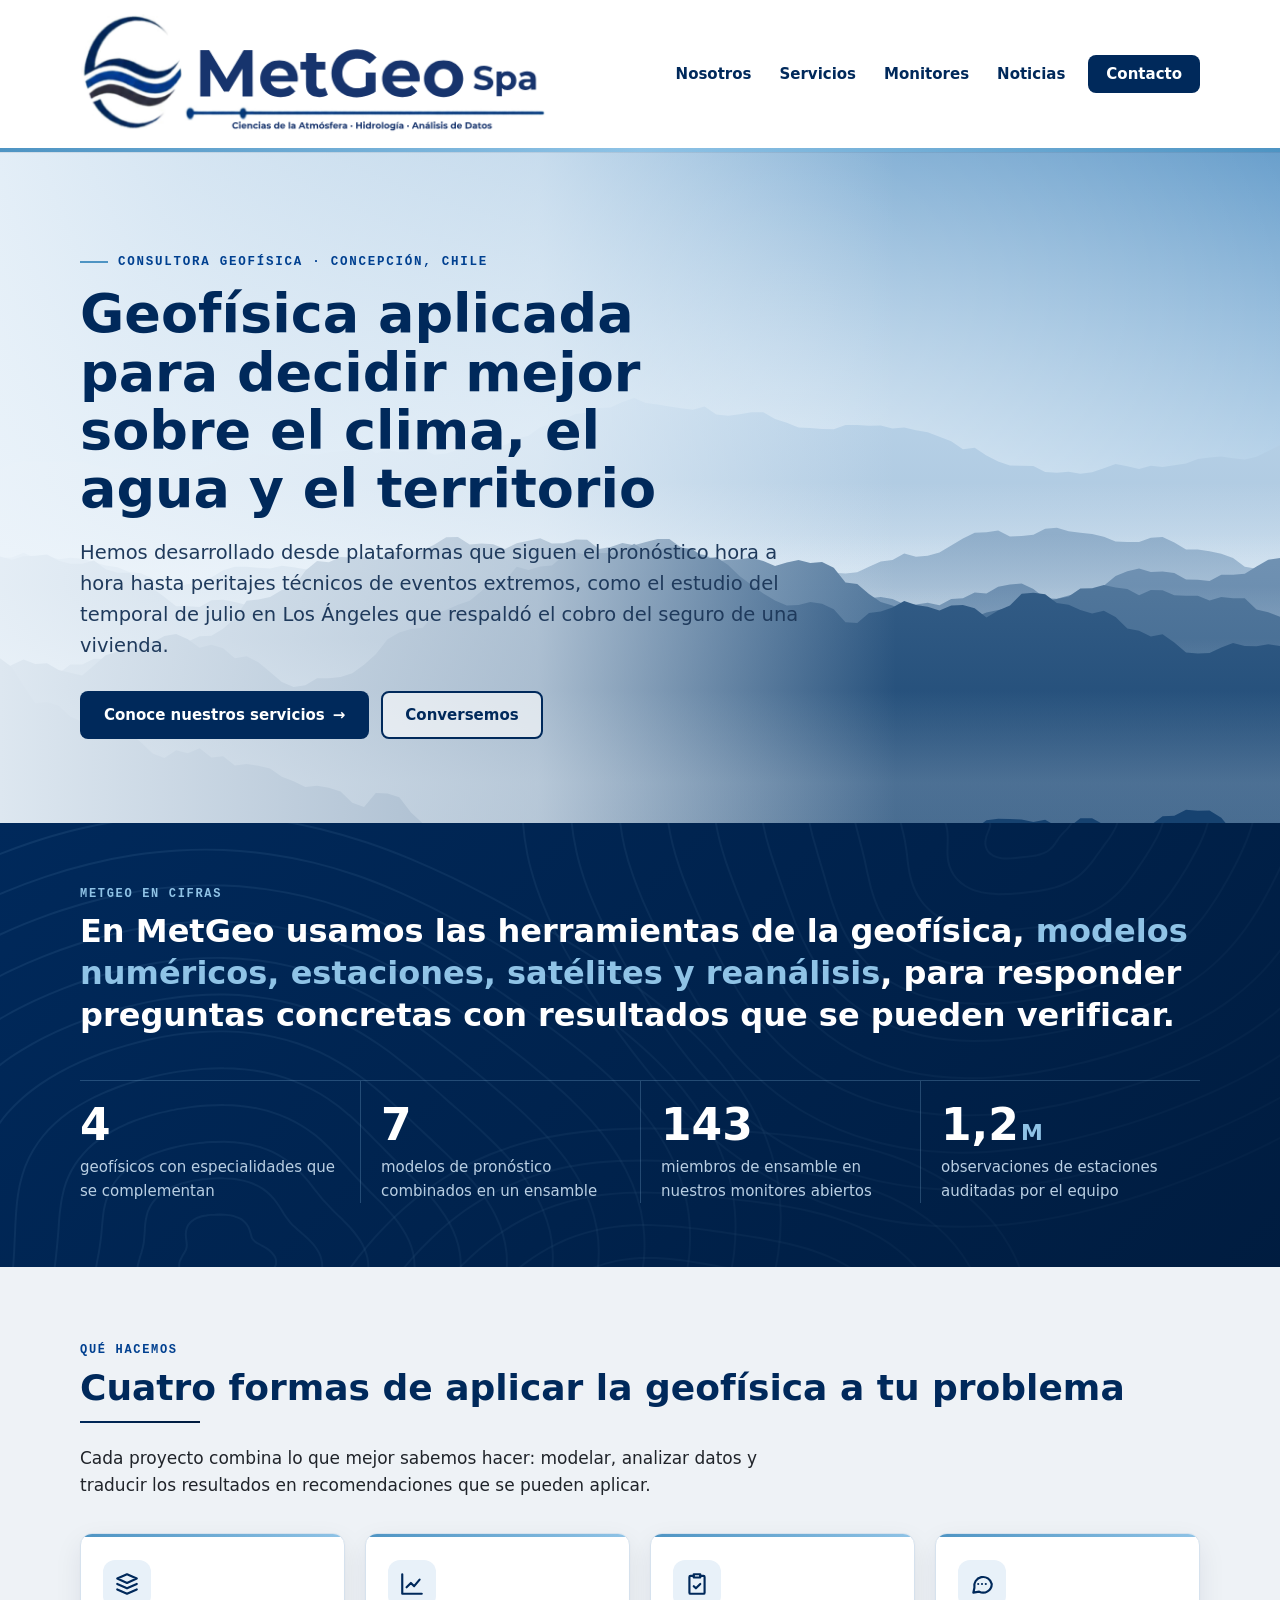
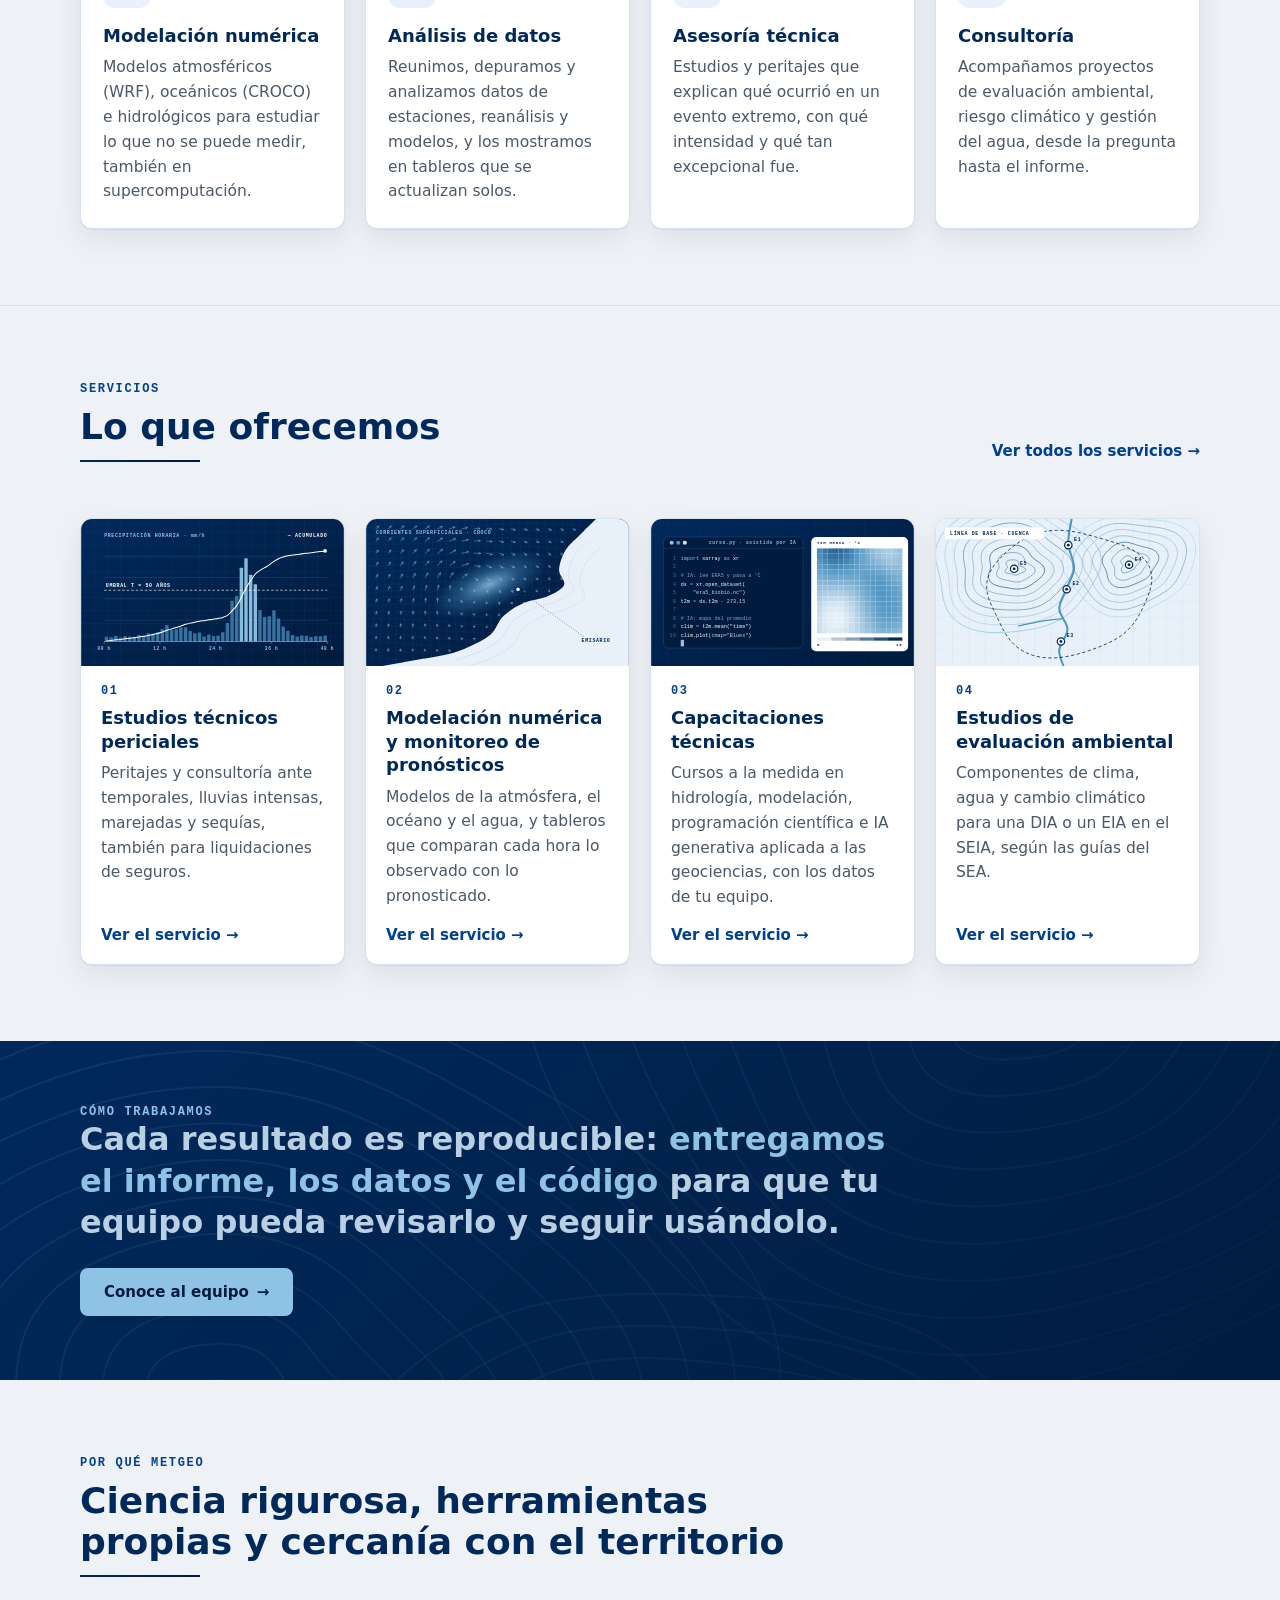
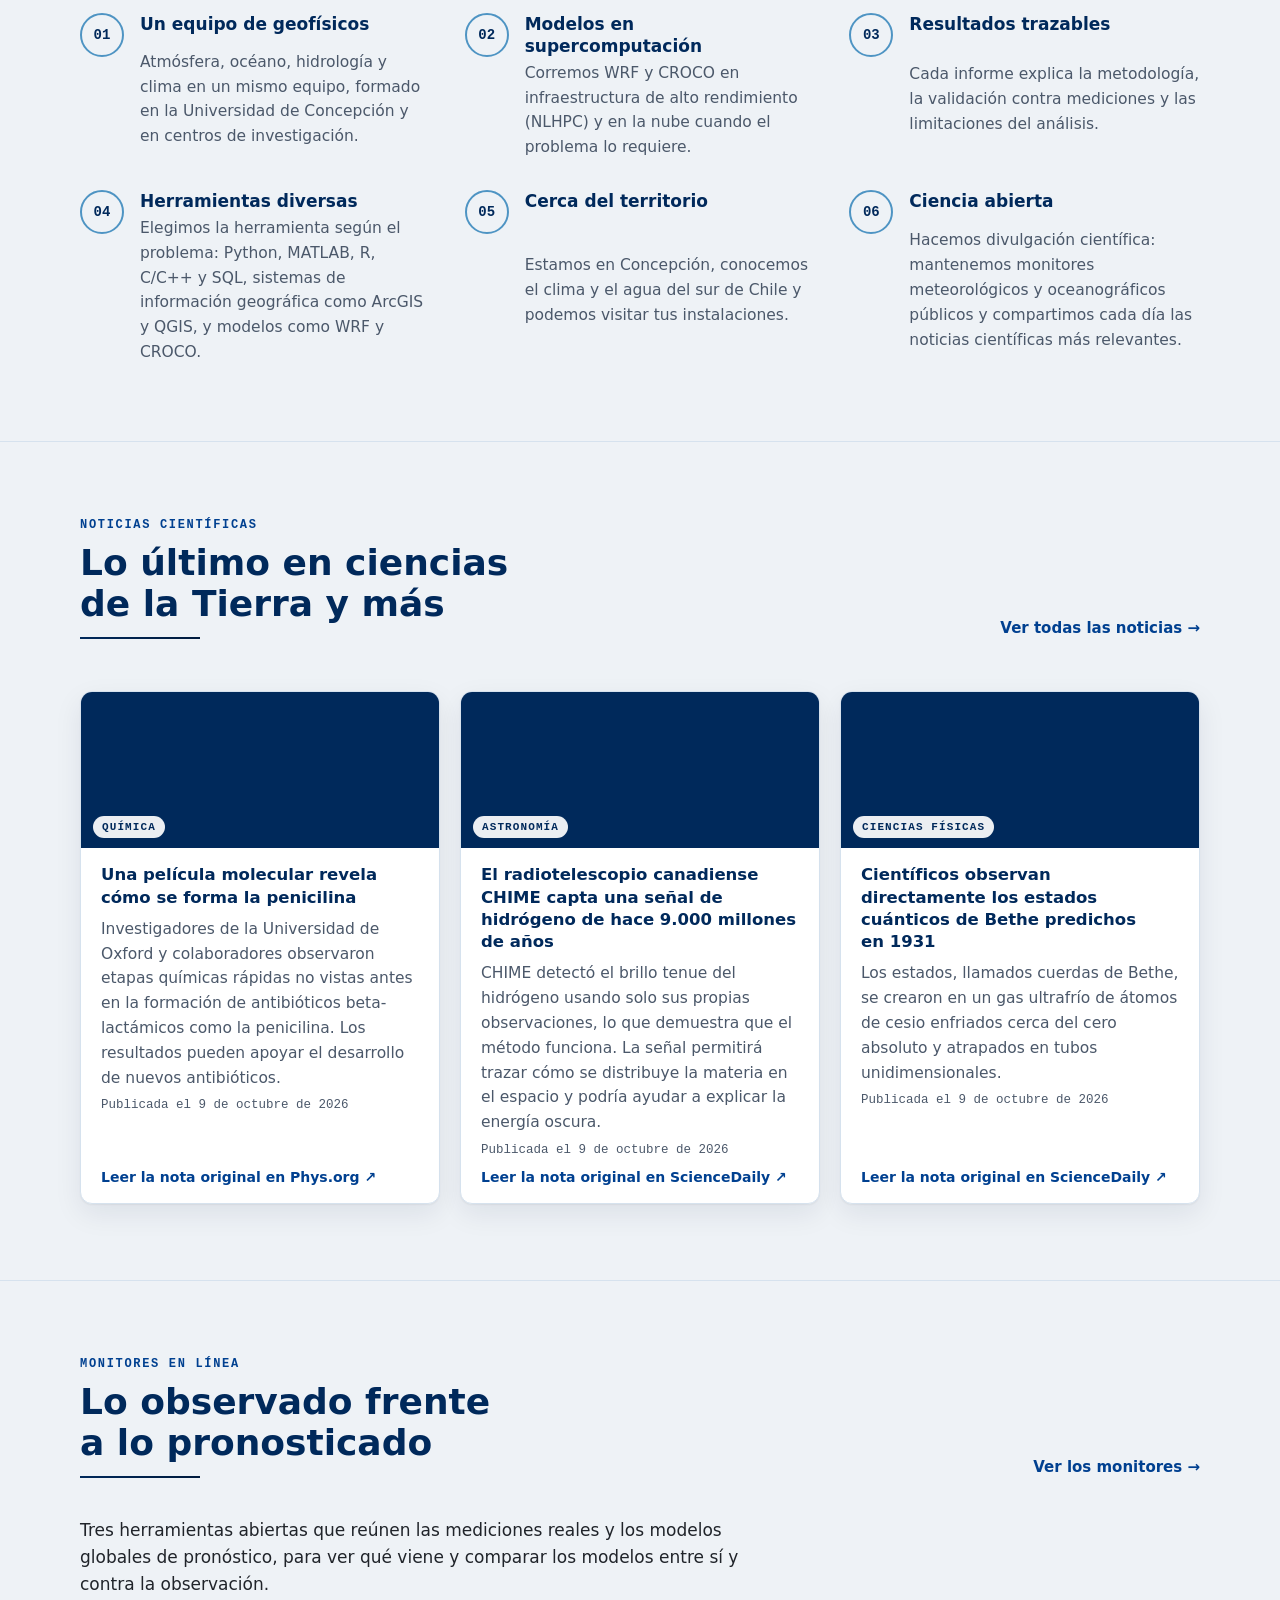
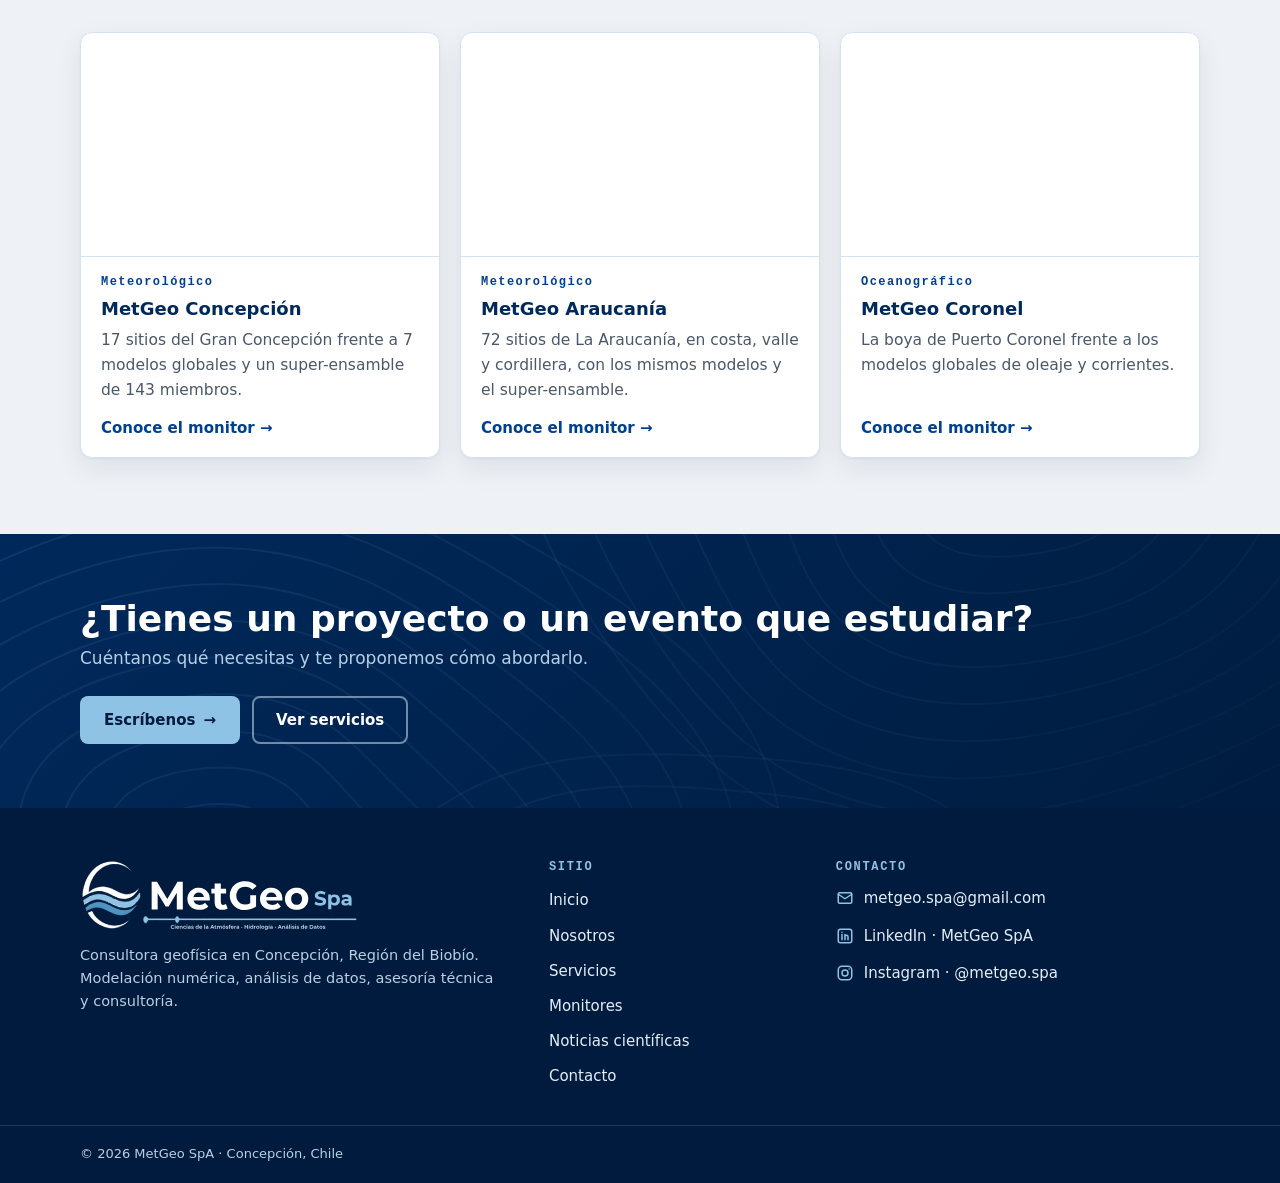
==== commit dd655dd4: "feat(SEO): Mejora en las componetes del SEO" ====
--- a/index.html
+++ b/index.html
@@ -5,8 +5,21 @@
 <meta name="viewport" content="width=device-width, initial-scale=1">
 <meta http-equiv="Content-Security-Policy" content="default-src 'self'; script-src 'self'; style-src 'self' https://fonts.googleapis.com; font-src https://fonts.gstatic.com; img-src 'self' data:; connect-src 'self'; object-src 'none'; base-uri 'self'; form-action 'none'">
 <meta name="referrer" content="strict-origin-when-cross-origin">
-<title>MetGeo Spa · Consultora Geofísica</title>
-<meta name="description" content="MetGeo Spa, consultora geofísica de Concepción: estudios técnicos periciales, modelación numérica y monitoreo de pronósticos, capacitaciones técnicas y estudios de evaluación ambiental.">
+<title>MetGeo | Consultora geofísica en Concepción, Chile</title>
+<meta name="description" content="MetGeo: consultora geofísica en Concepción, Chile. Peritajes meteorológicos, modelación numérica, monitoreo de pronósticos y evaluación ambiental.">
+<link rel="canonical" href="https://metgeo.cl/">
+<meta property="og:type" content="website">
+<meta property="og:site_name" content="MetGeo">
+<meta property="og:locale" content="es_CL">
+<meta property="og:title" content="MetGeo | Consultora geofísica en Concepción, Chile">
+<meta property="og:description" content="MetGeo: consultora geofísica en Concepción, Chile. Peritajes meteorológicos, modelación numérica, monitoreo de pronósticos y evaluación ambiental.">
+<meta property="og:url" content="https://metgeo.cl/">
+<meta property="og:image" content="https://metgeo.cl/assets/logo.png">
+<meta property="og:image:alt" content="MetGeo, consultora geofísica">
+<meta name="twitter:card" content="summary">
+<meta name="twitter:title" content="MetGeo | Consultora geofísica en Concepción, Chile">
+<meta name="twitter:description" content="MetGeo: consultora geofísica en Concepción, Chile. Peritajes meteorológicos, modelación numérica, monitoreo de pronósticos y evaluación ambiental.">
+<meta name="twitter:image" content="https://metgeo.cl/assets/logo.png">
 <link rel="icon" type="image/png" href="assets/icono.png" sizes="32x32">
 <link rel="icon" type="image/svg+xml" href="assets/icono.svg">
 <link rel="apple-touch-icon" href="assets/icono.png">
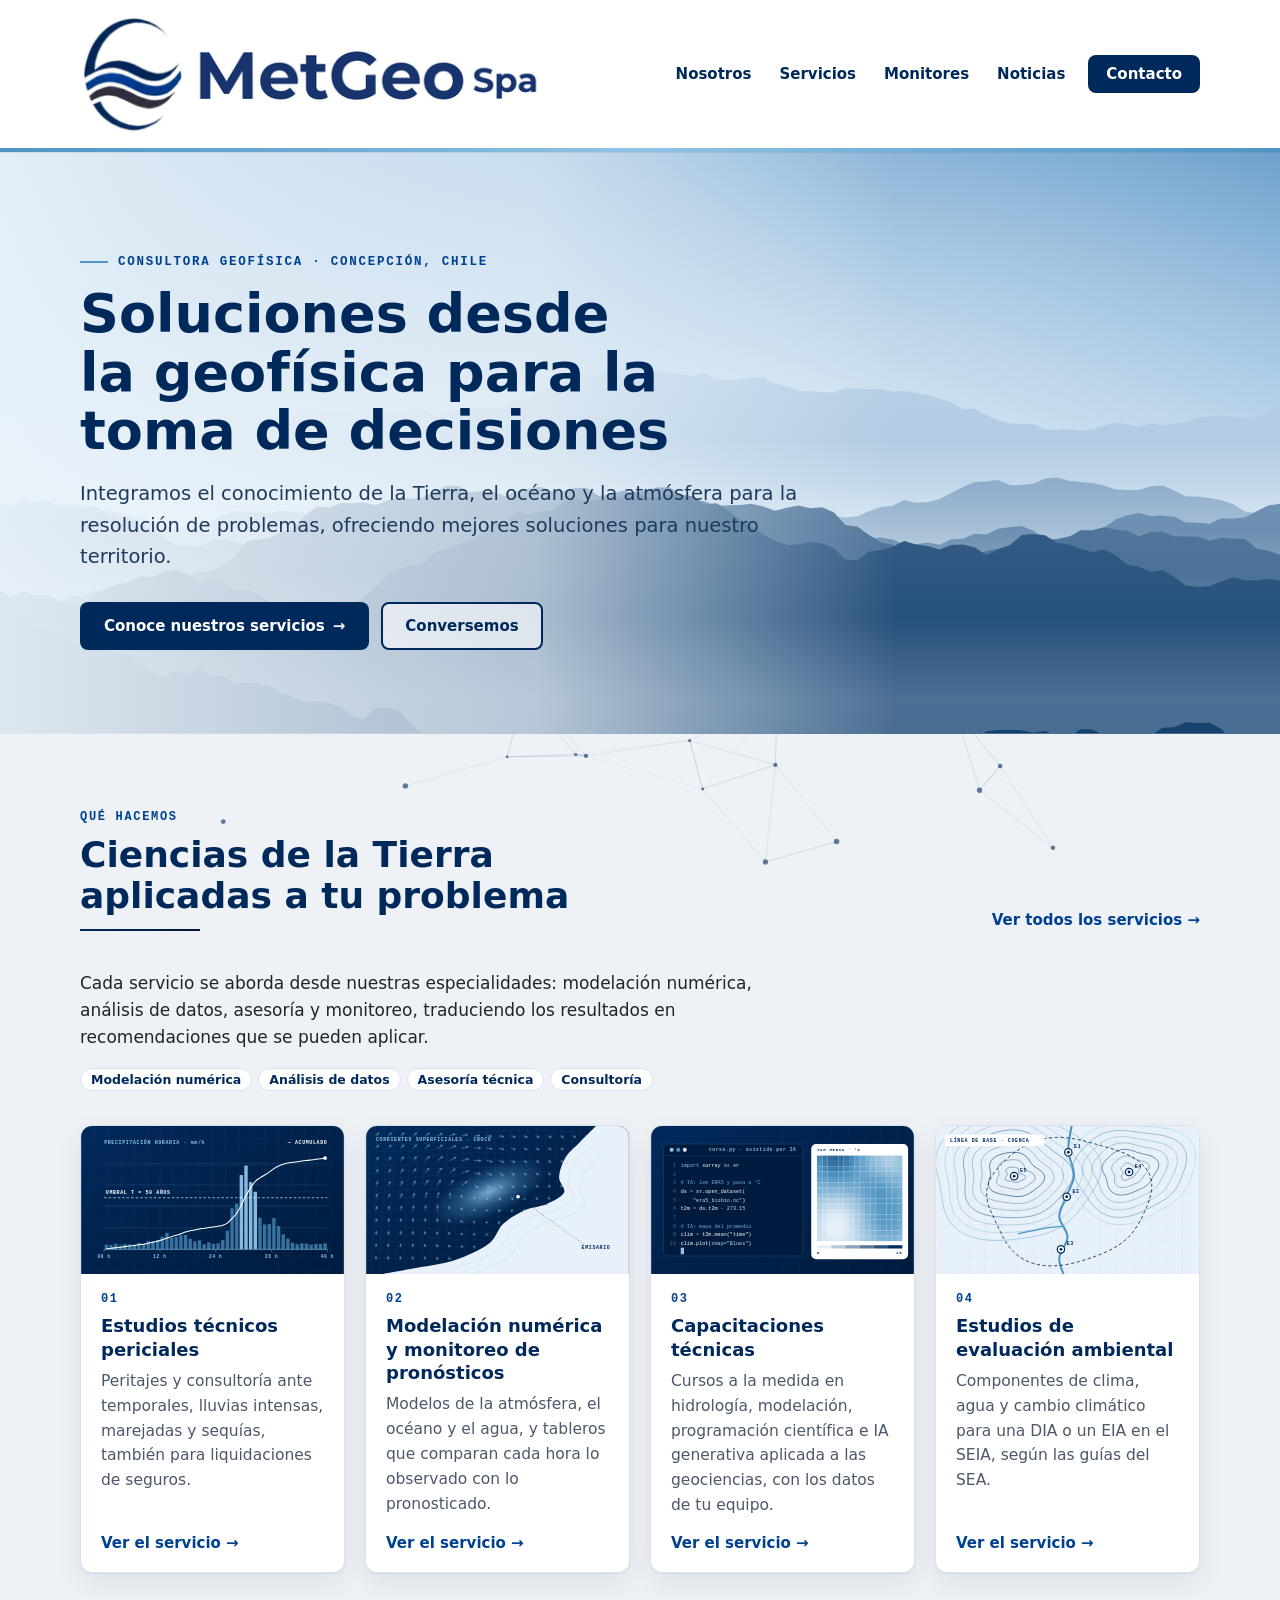
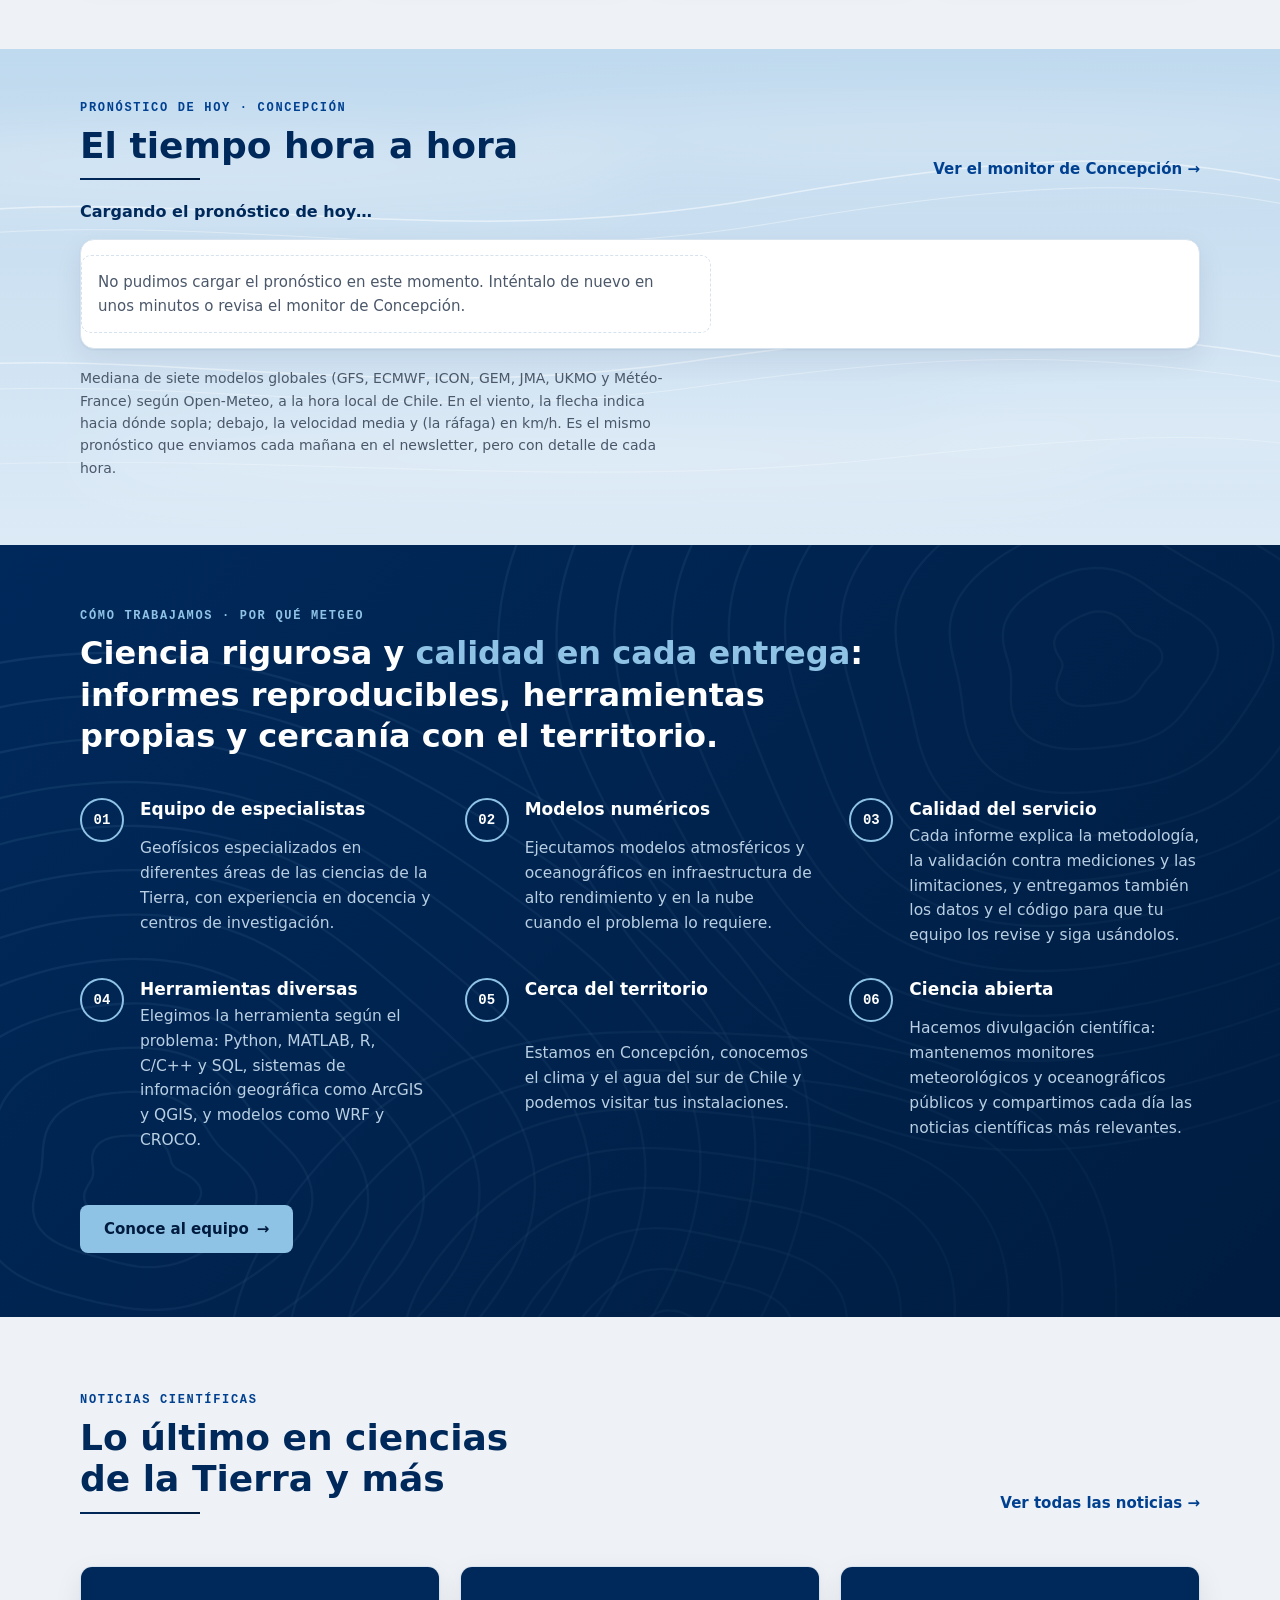
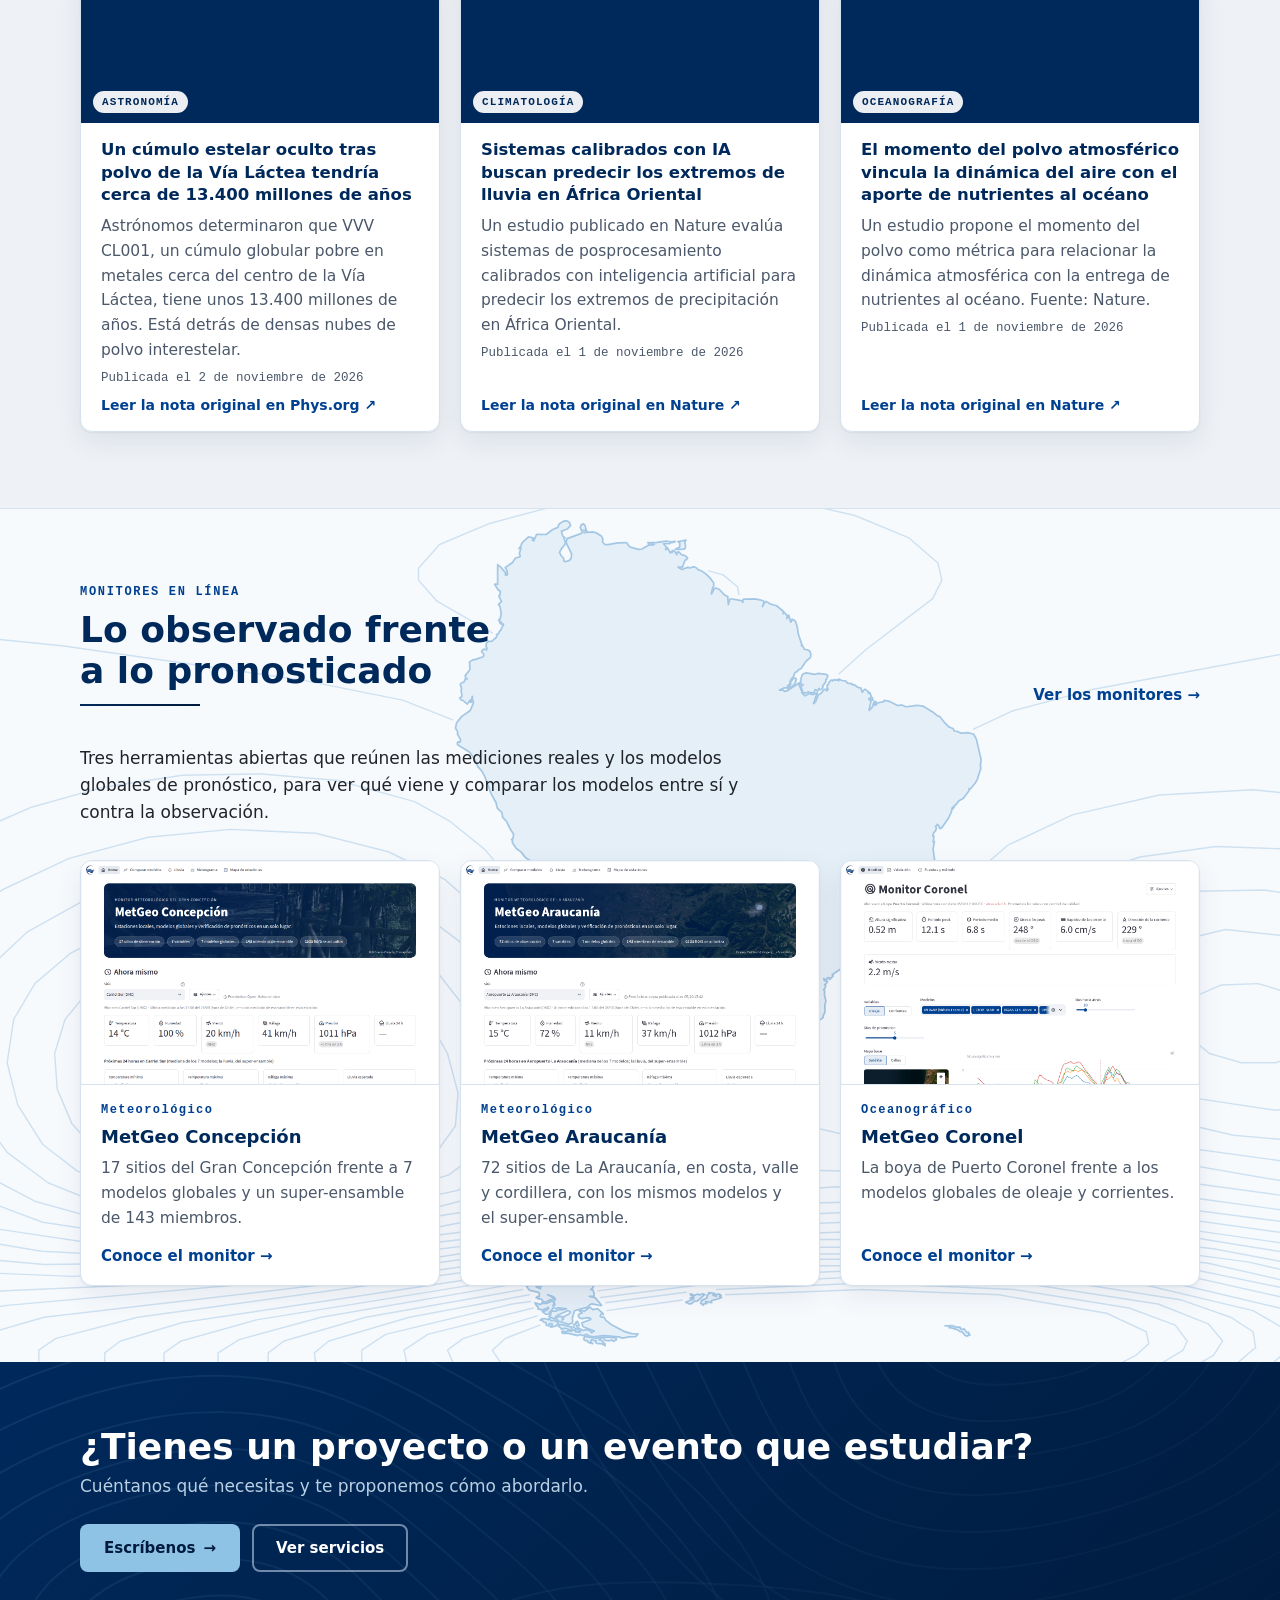
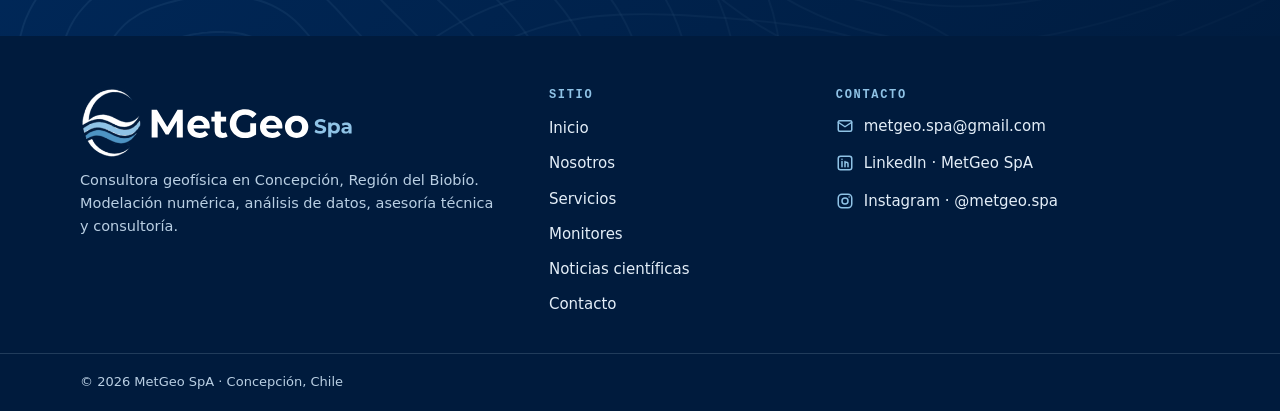
==== commit 2a16b4e4: "Portada: nuevo título, pronóstico horario de Concepción, fondos y textos; Noticias: publicaciones y " ====
--- a/index.html
+++ b/index.html
@@ -3,7 +3,7 @@
 <head>
 <meta charset="utf-8">
 <meta name="viewport" content="width=device-width, initial-scale=1">
-<meta http-equiv="Content-Security-Policy" content="default-src 'self'; script-src 'self'; style-src 'self' https://fonts.googleapis.com; font-src https://fonts.gstatic.com; img-src 'self' data:; connect-src 'self'; object-src 'none'; base-uri 'self'; form-action 'none'">
+<meta http-equiv="Content-Security-Policy" content="default-src 'self'; script-src 'self'; style-src 'self' https://fonts.googleapis.com; font-src https://fonts.gstatic.com; img-src 'self' data:; connect-src 'self' https://api.open-meteo.com; object-src 'none'; base-uri 'self'; form-action 'none'">
 <meta name="referrer" content="strict-origin-when-cross-origin">
 <title>MetGeo | Consultora geofísica en Concepción, Chile</title>
 <meta name="description" content="MetGeo: consultora geofísica en Concepción, Chile. Peritajes meteorológicos, modelación numérica, monitoreo de pronósticos y evaluación ambiental.">
@@ -54,8 +54,8 @@
     <div class="wrap">
       <div class="hero-copy">
         <p class="eyebrow">Consultora geofísica · Concepción, Chile</p>
-        <h1>Geofísica aplicada para decidir mejor sobre el clima, el agua y el territorio</h1>
-        <p class="lead">Hemos desarrollado desde plataformas que siguen el pronóstico hora a hora hasta peritajes técnicos de eventos extremos, como el estudio del temporal de julio en Los Ángeles que respaldó el cobro del seguro de una vivienda.</p>
+        <h1>Soluciones desde la geofísica para la toma de decisiones</h1>
+        <p class="lead">Integramos el conocimiento de la Tierra, el océano y la atmósfera para la resolución de problemas, ofreciendo mejores soluciones para nuestro territorio.</p>
         <div class="btns">
           <a class="btn btn-sky" href="servicios.html">Conoce nuestros servicios <span class="arr" aria-hidden="true">&rarr;</span></a>
           <a class="btn btn-ghost" href="contacto.html">Conversemos</a>
@@ -64,60 +64,20 @@
     </div>
   </section>
 
-  <section class="band" aria-labelledby="hecho-1">
-    <div class="wrap">
-      <p class="kicker">MetGeo en cifras</p>
-      <p class="band-statement" id="hecho-1">En MetGeo usamos las herramientas de la geofísica, <em>modelos numéricos, estaciones, satélites y reanálisis</em>, para responder preguntas concretas con resultados que se pueden verificar.</p>
-      <ul class="figures">
-        <li><b>4</b><span>geofísicos con especialidades que se complementan</span></li>
-        <li><b>7</b><span>modelos de pronóstico combinados en un ensamble</span></li>
-        <li><b>143</b><span>miembros de ensamble en nuestros monitores abiertos</span></li>
-        <li><b>1,2<small>M</small></b><span>observaciones de estaciones auditadas por el equipo</span></li>
+  <section class="sec" id="servicios">
+    <div class="wrap">
+      <div class="sec-head">
+        <div>
+          <p class="kicker">Qué hacemos</p>
+          <h2>Ciencias de la Tierra aplicadas a tu problema</h2>
+          <div class="rule"></div>
+        </div>
+        <a class="more" href="servicios.html">Ver todos los servicios &rarr;</a>
+      </div>
+      <p>Cada servicio se aborda desde nuestras especialidades: modelación numérica, análisis de datos, asesoría y monitoreo, traduciendo los resultados en recomendaciones que se pueden aplicar.</p>
+      <ul class="tags tags-lg" aria-label="Capacidades">
+        <li>Modelación numérica</li><li>Análisis de datos</li><li>Asesoría técnica</li><li>Consultoría</li>
       </ul>
-    </div>
-  </section>
-
-  <section class="sec">
-    <div class="wrap">
-      <p class="kicker">Qué hacemos</p>
-      <h2>Cuatro formas de aplicar la geofísica a tu problema</h2>
-      <div class="rule"></div>
-      <p>Cada proyecto combina lo que mejor sabemos hacer: modelar, analizar datos y traducir los resultados en recomendaciones que se pueden aplicar.</p>
-      <div class="caps">
-        <article class="cap">
-          <span class="ico"><svg viewBox="0 0 24 24" fill="none" stroke="currentColor" stroke-width="2" stroke-linecap="round" stroke-linejoin="round" aria-hidden="true" focusable="false"><path d="M3 7l9-4 9 4-9 4-9-4z"/><path d="M3 12l9 4 9-4"/><path d="M3 17l9 4 9-4"/></svg></span>
-          <h3>Modelación numérica</h3>
-          <p>Modelos atmosféricos (WRF), oceánicos (CROCO) e hidrológicos para estudiar lo que no se puede medir, también en supercomputación.</p>
-        </article>
-        <article class="cap">
-          <span class="ico"><svg viewBox="0 0 24 24" fill="none" stroke="currentColor" stroke-width="2" stroke-linecap="round" stroke-linejoin="round" aria-hidden="true" focusable="false"><path d="M3 3v18h18"/><path d="M7 15l4-4 3 3 5-6"/></svg></span>
-          <h3>Análisis de datos</h3>
-          <p>Reunimos, depuramos y analizamos datos de estaciones, reanálisis y modelos, y los mostramos en tableros que se actualizan solos.</p>
-        </article>
-        <article class="cap">
-          <span class="ico"><svg viewBox="0 0 24 24" fill="none" stroke="currentColor" stroke-width="2" stroke-linecap="round" stroke-linejoin="round" aria-hidden="true" focusable="false"><path d="M9 3h6v3H9z"/><path d="M9 4.5H6a1 1 0 0 0-1 1V20a1 1 0 0 0 1 1h12a1 1 0 0 0 1-1V5.5a1 1 0 0 0-1-1h-3"/><path d="m9 14 2 2 4-4"/></svg></span>
-          <h3>Asesoría técnica</h3>
-          <p>Estudios y peritajes que explican qué ocurrió en un evento extremo, con qué intensidad y qué tan excepcional fue.</p>
-        </article>
-        <article class="cap">
-          <span class="ico"><svg viewBox="0 0 24 24" fill="none" stroke="currentColor" stroke-width="2" stroke-linecap="round" stroke-linejoin="round" aria-hidden="true" focusable="false"><path d="M21 12a8 8 0 0 1-11.6 7.1L4 20l1-4.6A8 8 0 1 1 21 12z"/><path d="M8.5 12h.01M12 12h.01M15.5 12h.01"/></svg></span>
-          <h3>Consultoría</h3>
-          <p>Acompañamos proyectos de evaluación ambiental, riesgo climático y gestión del agua, desde la pregunta hasta el informe.</p>
-        </article>
-      </div>
-    </div>
-  </section>
-
-  <section class="sec" id="servicios">
-    <div class="wrap">
-      <div class="sec-head">
-        <div>
-          <p class="kicker">Servicios</p>
-          <h2>Lo que ofrecemos</h2>
-          <div class="rule"></div>
-        </div>
-        <a class="more" href="servicios.html">Ver todos los servicios &rarr;</a>
-      </div>
       <div class="svc-cards">
         <a class="svc-card" href="servicios.html#eventos">
           <img src="assets/img/servicio-eventos.svg" alt="" width="640" height="360" loading="lazy">
@@ -159,29 +119,36 @@
     </div>
   </section>
 
-  <section class="band" aria-labelledby="hecho-2">
-    <div class="wrap band-cta">
-      <div>
-        <p class="kicker">Cómo trabajamos</p>
-        <p class="band-statement" id="hecho-2">Cada resultado es reproducible: <em>entregamos el informe, los datos y el código</em> para que tu equipo pueda revisarlo y seguir usándolo.</p>
-      </div>
-      <a class="btn btn-light" href="nosotros.html">Conoce al equipo <span class="arr" aria-hidden="true">&rarr;</span></a>
-    </div>
-  </section>
-
-  <section class="sec">
-    <div class="wrap">
-      <p class="kicker">Por qué MetGeo</p>
-      <h2>Ciencia rigurosa, herramientas propias y cercanía con el territorio</h2>
-      <div class="rule"></div>
+  <section class="sec sec-sky" id="pronostico">
+    <div class="wrap">
+      <div class="sec-head">
+        <div>
+          <p class="kicker">Pronóstico de hoy · Concepción</p>
+          <h2>El tiempo hora a hora</h2>
+          <div class="rule"></div>
+        </div>
+        <a class="more" data-monitor="concepcion" href="monitor.html#concepcion">Ver el monitor de Concepción &rarr;</a>
+      </div>
+      <p id="pronostico-resumen" class="wx-resumen">Cargando el pronóstico de hoy…</p>
+      <div id="pronostico-datos" class="wx"></div>
+      <noscript><p class="empty">Activa JavaScript para ver el pronóstico.</p></noscript>
+      <p class="fine">Mediana de siete modelos globales (GFS, ECMWF, ICON, GEM, JMA, UKMO y Météo-France) según Open-Meteo, a la hora local de Chile. En el viento, la flecha indica hacia dónde sopla; debajo, la velocidad media y (la ráfaga) en km/h. Es el mismo pronóstico que enviamos cada mañana en el newsletter, pero con detalle de cada hora.</p>
+    </div>
+  </section>
+
+  <section class="band" id="por-que" aria-labelledby="hecho-2">
+    <div class="wrap">
+      <p class="kicker">Cómo trabajamos · Por qué MetGeo</p>
+      <p class="band-statement" id="hecho-2">Ciencia rigurosa y <em>calidad en cada entrega</em>: informes reproducibles, herramientas propias y cercanía con el territorio.</p>
       <div class="features">
-        <div class="feature"><span class="n">01</span><h3>Un equipo de geofísicos</h3><p>Atmósfera, océano, hidrología y clima en un mismo equipo, formado en la Universidad de Concepción y en centros de investigación.</p></div>
-        <div class="feature"><span class="n">02</span><h3>Modelos en supercomputación</h3><p>Corremos WRF y CROCO en infraestructura de alto rendimiento (NLHPC) y en la nube cuando el problema lo requiere.</p></div>
-        <div class="feature"><span class="n">03</span><h3>Resultados trazables</h3><p>Cada informe explica la metodología, la validación contra mediciones y las limitaciones del análisis.</p></div>
+        <div class="feature"><span class="n">01</span><h3>Equipo de especialistas</h3><p>Geofísicos especializados en diferentes áreas de las ciencias de la Tierra, con experiencia en docencia y centros de investigación.</p></div>
+        <div class="feature"><span class="n">02</span><h3>Modelos numéricos</h3><p>Ejecutamos modelos atmosféricos y oceanográficos en infraestructura de alto rendimiento y en la nube cuando el problema lo requiere.</p></div>
+        <div class="feature"><span class="n">03</span><h3>Calidad del servicio</h3><p>Cada informe explica la metodología, la validación contra mediciones y las limitaciones, y entregamos también los datos y el código para que tu equipo los revise y siga usándolos.</p></div>
         <div class="feature"><span class="n">04</span><h3>Herramientas diversas</h3><p>Elegimos la herramienta según el problema: Python, MATLAB, R, C/C++ y SQL, sistemas de información geográfica como ArcGIS y QGIS, y modelos como WRF y CROCO.</p></div>
         <div class="feature"><span class="n">05</span><h3>Cerca del territorio</h3><p>Estamos en Concepción, conocemos el clima y el agua del sur de Chile y podemos visitar tus instalaciones.</p></div>
         <div class="feature"><span class="n">06</span><h3>Ciencia abierta</h3><p>Hacemos divulgación científica: mantenemos monitores meteorológicos y oceanográficos públicos y compartimos cada día las noticias científicas más relevantes.</p></div>
-      </div>
+      
+      <div class="btns mt"><a class="btn btn-light" href="nosotros.html">Conoce al equipo <span class="arr" aria-hidden="true">&rarr;</span></a></div>
     </div>
   </section>
 
@@ -199,7 +166,7 @@
     </div>
   </section>
 
-  <section class="sec">
+  <section class="sec sec-light sec-mapa">
     <div class="wrap">
       <div class="sec-head">
         <div>
@@ -290,5 +257,6 @@
 </footer>
 <script src="assets/fondo.js"></script>
 <script src="assets/noticias.js"></script>
+<script src="assets/pronostico.js"></script>
 </body>
 </html>
--- a/assets/style.css
+++ b/assets/style.css
@@ -8,6 +8,8 @@
   --rule-a: #00295B; --rule-b: #001B3D;
   --ok-bg: #DDF0E4; --ok-ink: #14532D; --new-bg: #E8F1F9; --new-ink: #00295B;
   --err-bg: #FBEAEA; --err-ink: #8F2B2B;
+  --sec-light: rgba(255, 255, 255, .78); --sec-mist: rgba(232, 241, 249, .9); --sec-sky: linear-gradient(180deg, #BFD9EE 0%, #DCEAF6 100%);
+  --wx-sol: #F2A900; --wx-nube: #FFFFFF; --wx-gris: #9DB2C7; --wx-agua: #2F7FC1; --wx-luna: #E8D9A0; --wx-line: #BBD0E4;
   --shadow: 0 1px 2px rgba(0, 27, 61, .06), 0 10px 28px rgba(0, 27, 61, .08);
   --shadow-lift: 0 2px 4px rgba(0, 27, 61, .08), 0 18px 40px rgba(0, 27, 61, .14);
   --f-head: 'Montserrat', system-ui, -apple-system, 'Segoe UI', Arial, sans-serif;
@@ -24,6 +26,8 @@
     --rule-a: #4E94C3; --rule-b: #1D3557;
     --ok-bg: #12362A; --ok-ink: #8EE0B0; --new-bg: #13294A; --new-ink: #CFE0EF;
     --err-bg: #3A1A1A; --err-ink: #F2B8B8;
+    --sec-light: rgba(15, 32, 56, .72); --sec-mist: rgba(19, 41, 74, .85); --sec-sky: linear-gradient(180deg, #14325A 0%, #0F2646 100%);
+    --wx-nube: #D6E2EE; --wx-gris: #7C93AD; --wx-agua: #6FB2E6; --wx-line: #28466E;
     --shadow: 0 1px 2px rgba(0, 0, 0, .4), 0 10px 28px rgba(0, 0, 0, .35);
     --shadow-lift: 0 2px 4px rgba(0, 0, 0, .45), 0 18px 40px rgba(0, 0, 0, .45);
   }
@@ -130,6 +134,72 @@
 .sec-head .more { margin: 0 0 24px; }
 .muted { color: var(--muted); }
 .fine { margin-top: 18px; font-size: 14px; color: var(--muted); max-width: 66ch; }
+
+/* Fondos alternados de las secciones (dejan ver la red de puntos) */
+.sec-light { background: var(--sec-light); }
+.sec-mist { background: var(--sec-mist); }
+.sec-sky { background: url("img/nubes.svg") center / cover no-repeat, var(--sec-sky); }
+.sec-topo { background: url("img/topo-claro.svg") center / cover no-repeat, var(--sec-light); }
+.sec-mapa { background: url("img/mapa-sudamerica.svg") center / cover no-repeat, var(--sec-light); }
+.sec-sky { padding-block: 52px; }
+/* Las secciones claras y celeste se mantienen claras también con el esquema oscuro del navegador */
+.sec-light, .sec-sky {
+  color-scheme: light; color: var(--ink);
+  --card: #FFFFFF; --ink: #20242A; --muted: #4B586A; --line: #D6E2EE; --mist: #E8F1F9;
+  --heading: #00295B; --link: #004090;
+  --btn-bg: #00295B; --btn-ink: #FFFFFF;
+  --chip-ink: #00295B; --chip-on-bg: #00295B; --chip-on-ink: #FFFFFF;
+  --rule-a: #00295B; --rule-b: #001B3D;
+  --sec-light: rgba(247, 250, 253, .95); --sec-sky: linear-gradient(180deg, #BFD9EE 0%, #DCEAF6 100%);
+  --wx-nube: #FFFFFF; --wx-gris: #9DB2C7; --wx-agua: #2F7FC1; --wx-line: #BBD0E4;
+  --shadow: 0 1px 2px rgba(0, 27, 61, .06), 0 10px 28px rgba(0, 27, 61, .08);
+  --shadow-lift: 0 2px 4px rgba(0, 27, 61, .08), 0 18px 40px rgba(0, 27, 61, .14);
+}
+.sec + .sec-sky, .sec-sky + .band { border-top: 0; }
+.tags-lg { margin: 18px 0 0; }
+.tags-lg li { padding: 6px 14px; font-size: 14px; background: var(--card); }
+
+/* Pronóstico por hora */
+.wx-resumen { margin: 0 0 18px; font: 600 16px var(--f-head); color: var(--heading); }
+.wx { background: var(--card); border: 1px solid var(--line); border-radius: 14px; box-shadow: var(--shadow); }
+.wx-scroll { overflow-x: auto; padding: 14px 6px 12px; }
+.wx-inner { width: max-content; }
+.wx-tabla { display: grid; }
+.wx-c { display: flex; flex-direction: column; align-items: center; justify-content: center; gap: 2px; min-height: 34px; padding: 3px 0; font: 600 14px var(--f-head); color: var(--ink); text-align: center; border-bottom: 1px solid var(--line); }
+.wx-c.is-now { background: var(--mist); }
+.wx-hora-c { font: 600 13px var(--f-mono); color: var(--muted); }
+.wx-cielo { min-height: 52px; }
+.wx-temp { font-size: 17px; color: var(--heading); }
+.wx-dir img { width: 28px; height: 28px; display: block; }
+.wx-viento { font-size: 14px; font-weight: 700; color: var(--heading); }
+.wx-viento small { font-size: 11px; font-weight: 600; color: var(--muted); }
+.wx-ico { width: 36px; height: 36px; display: block; }
+.wx-sr { position: absolute; left: -9999px; }
+/* La fila de lluvia lleva los mm y las barras por hora en la misma banda */
+.wx-lluvia { grid-column: 1 / -1; padding: 0; min-height: 0; }
+.wx-graf { display: block; }
+.wx-malla { stroke: var(--wx-line); stroke-width: 1; stroke-dasharray: 3 4; }
+.wx-base { stroke: var(--wx-line); stroke-width: 1.2; }
+.wx-mmv { fill: var(--wx-agua); font: 600 13px var(--f-head); text-anchor: middle; }
+.wx-eje { fill: var(--muted); font: 600 11px var(--f-mono); }
+.wx-ahora { fill: var(--mist); }
+.wx-barra { fill: var(--wx-agua); opacity: .35; }
+.wx-linea { fill: none; stroke: var(--wx-agua); stroke-width: 2.5; stroke-linejoin: round; stroke-linecap: round; }
+
+/* Texto sobre bandas azules */
+.band .features { margin-top: 40px; }
+.band .feature .n { border-color: #8FC3E6; color: #FFFFFF; }
+.band .feature h3 { color: #FFFFFF; }
+.band .feature p { color: #B9CFE3; max-width: none; }
+
+/* Publicaciones del equipo */
+.pubs { display: grid; grid-template-columns: repeat(auto-fill, minmax(300px, 1fr)); gap: 20px; margin: 28px 0 0; padding: 0; list-style: none; }
+.pub { display: flex; flex-direction: column; gap: 8px; padding: 20px 22px; background: var(--card); border: 1px solid var(--line); border-top: 3px solid var(--sky); border-radius: 12px; box-shadow: var(--shadow); }
+.pub .tipo { font: 600 11.5px var(--f-mono); letter-spacing: .12em; text-transform: uppercase; color: var(--link); }
+.pub h3 { margin: 0; font: 700 17px / 1.35 var(--f-head); color: var(--heading); }
+.pub p { margin: 0; font-size: 15px; color: var(--muted); }
+.pub a { margin-top: auto; padding-top: 4px; font: 600 14px var(--f-head); text-decoration: none; }
+.pub a:hover { text-decoration: underline; }
 
 /* Qué hacemos: cuatro capacidades con ícono */
 .caps { display: grid; grid-template-columns: repeat(4, minmax(0, 1fr)); gap: 20px; margin-top: 34px; }
